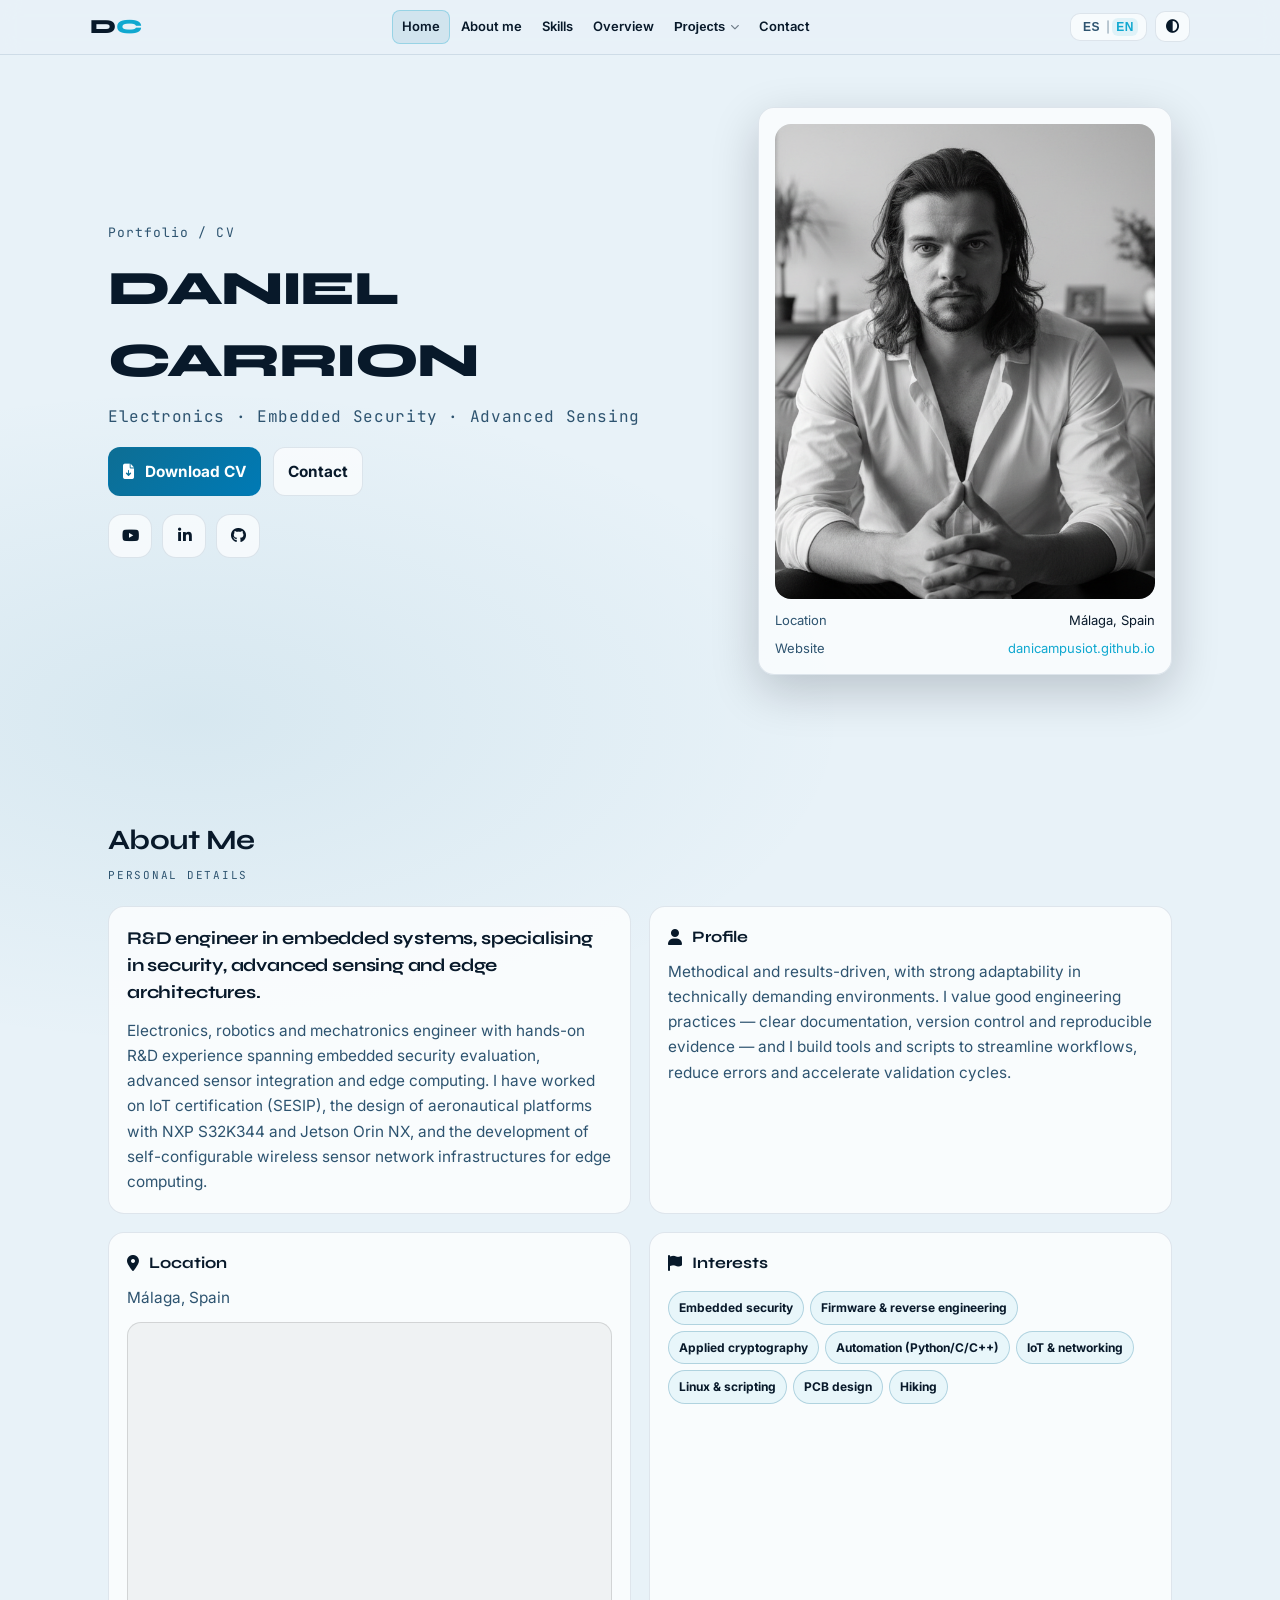
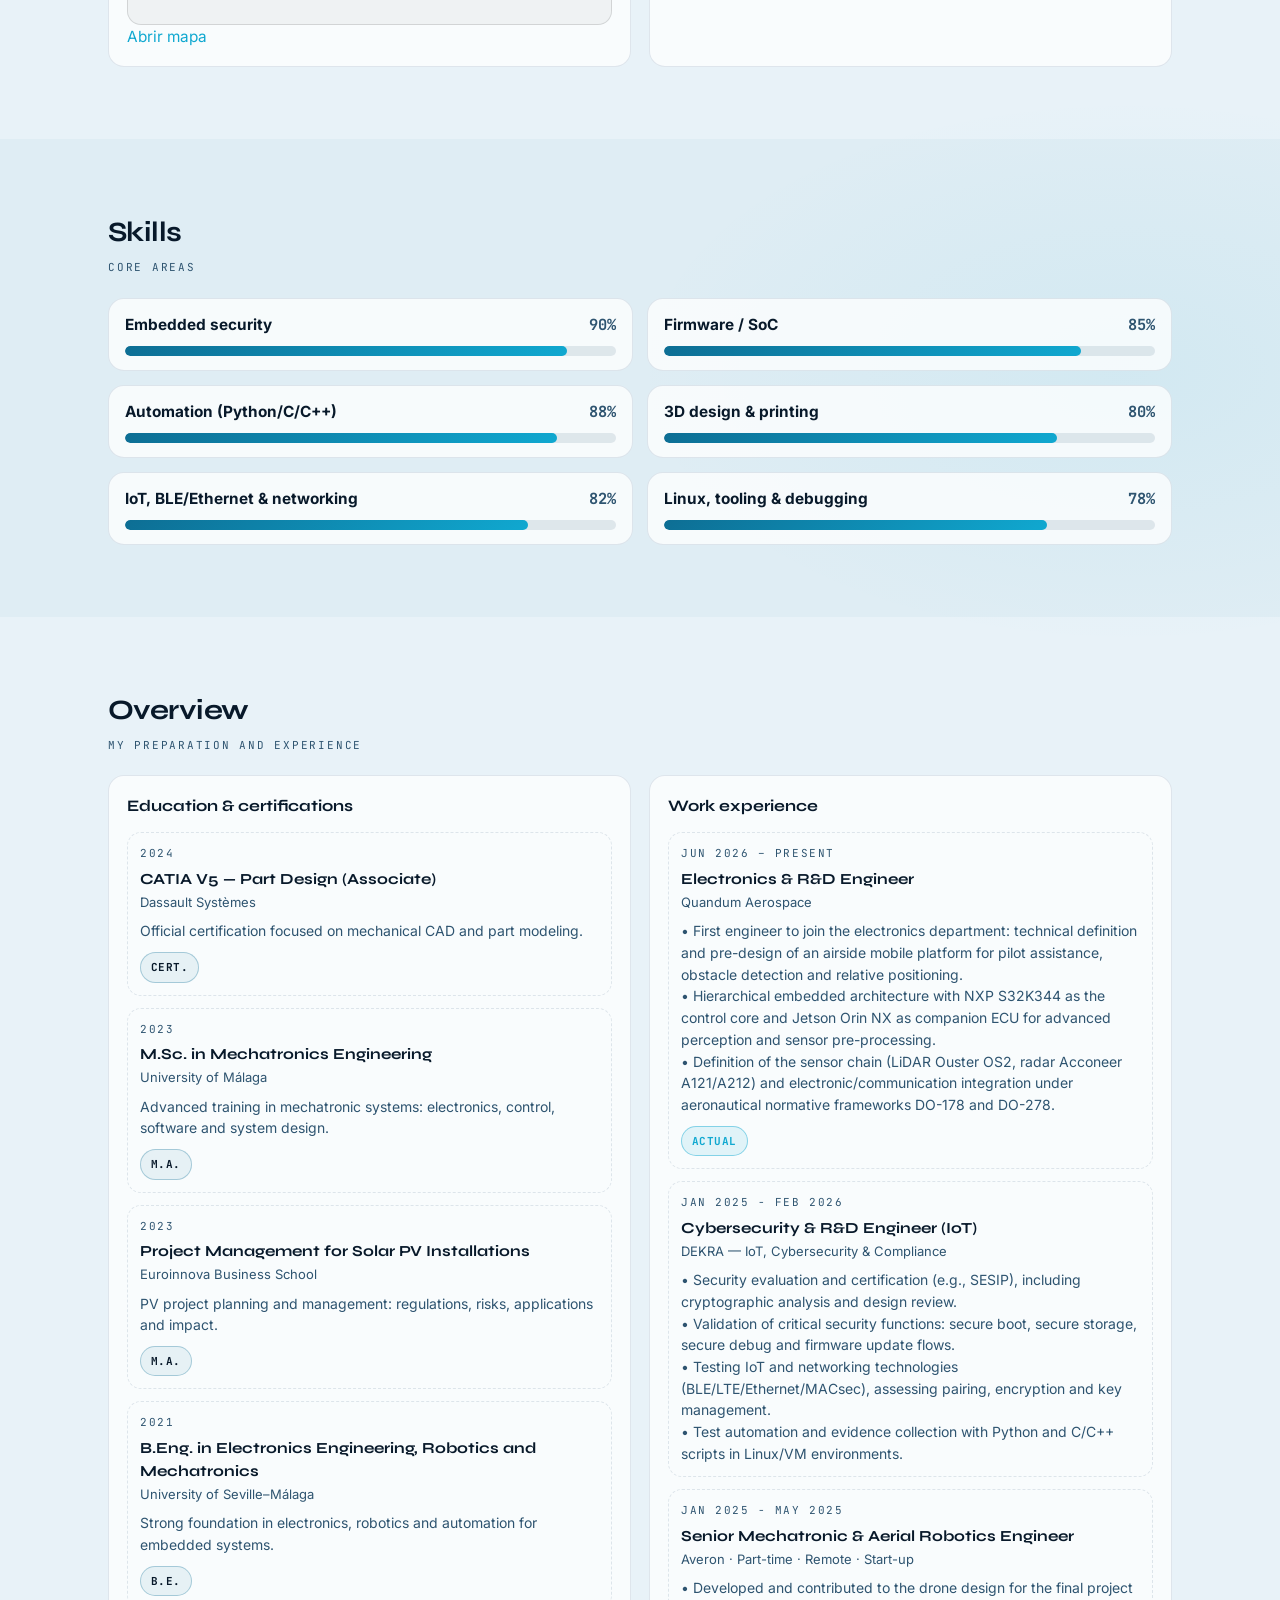
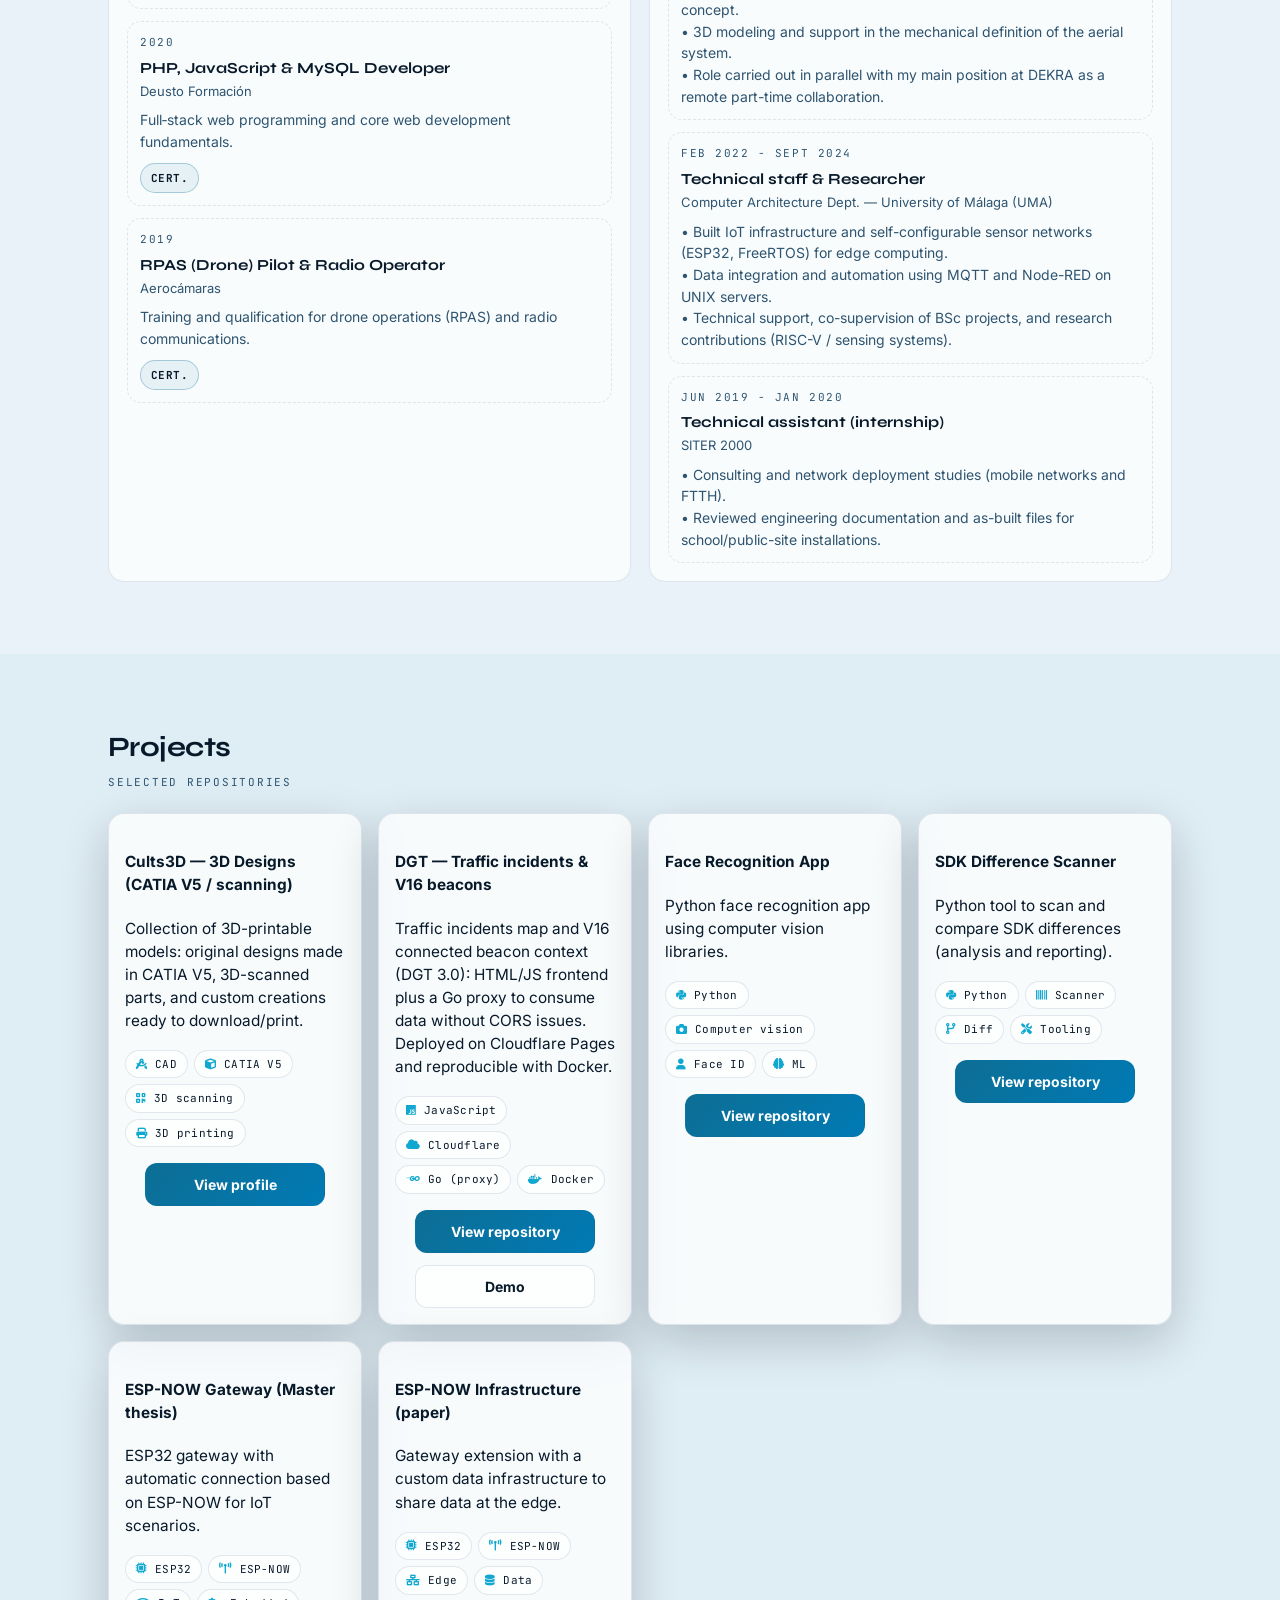
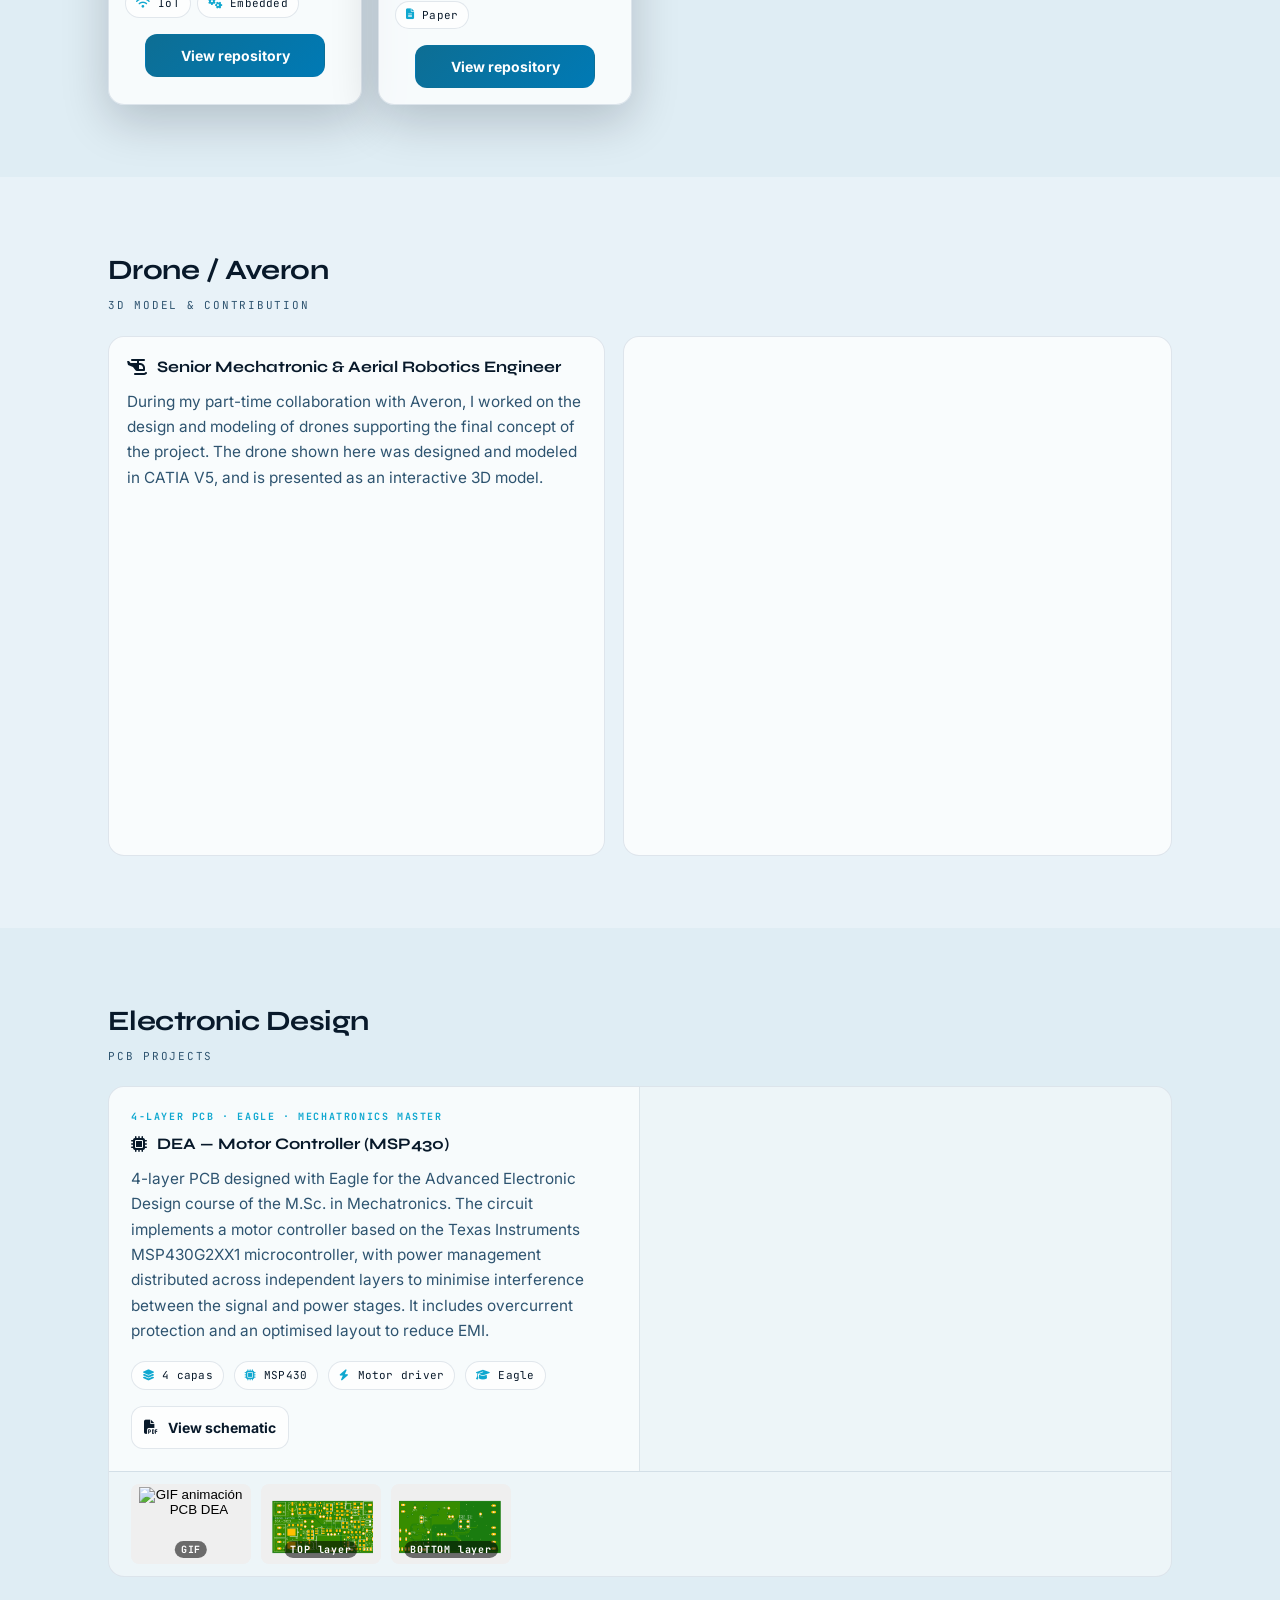
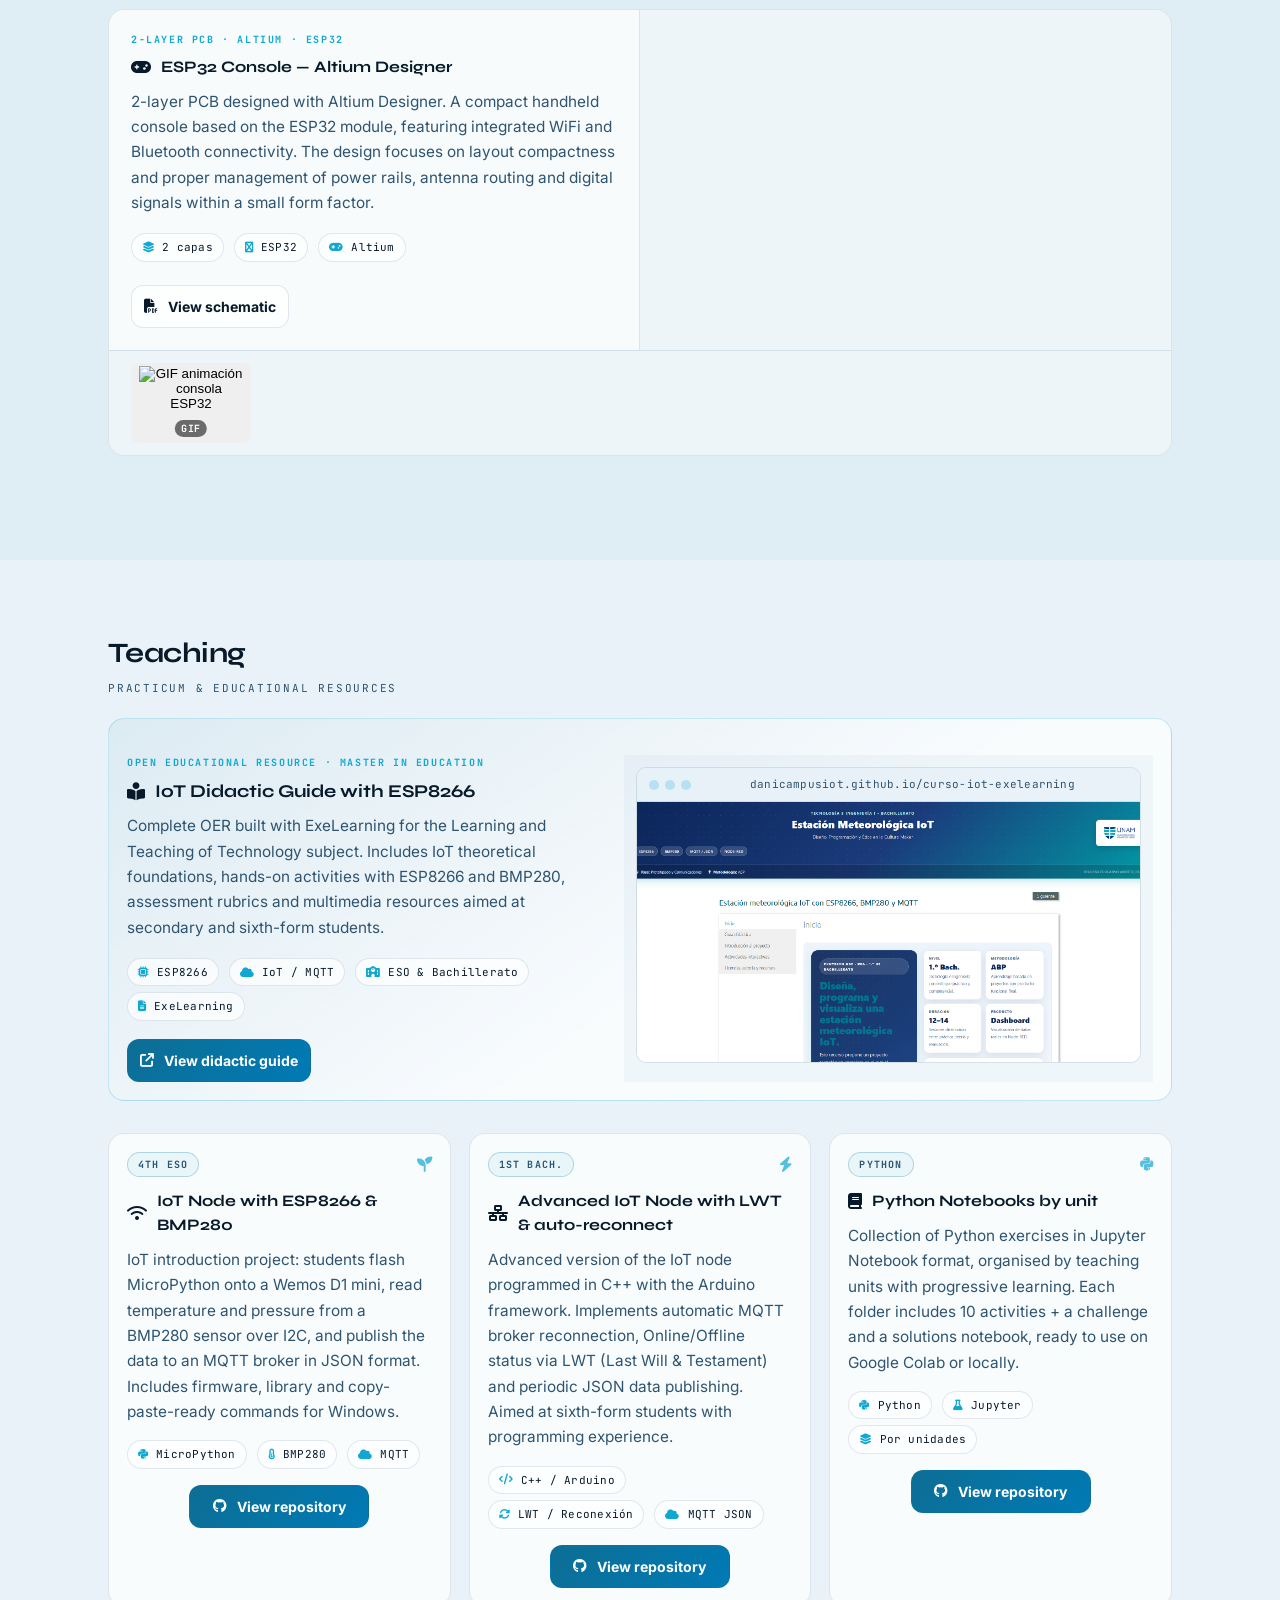
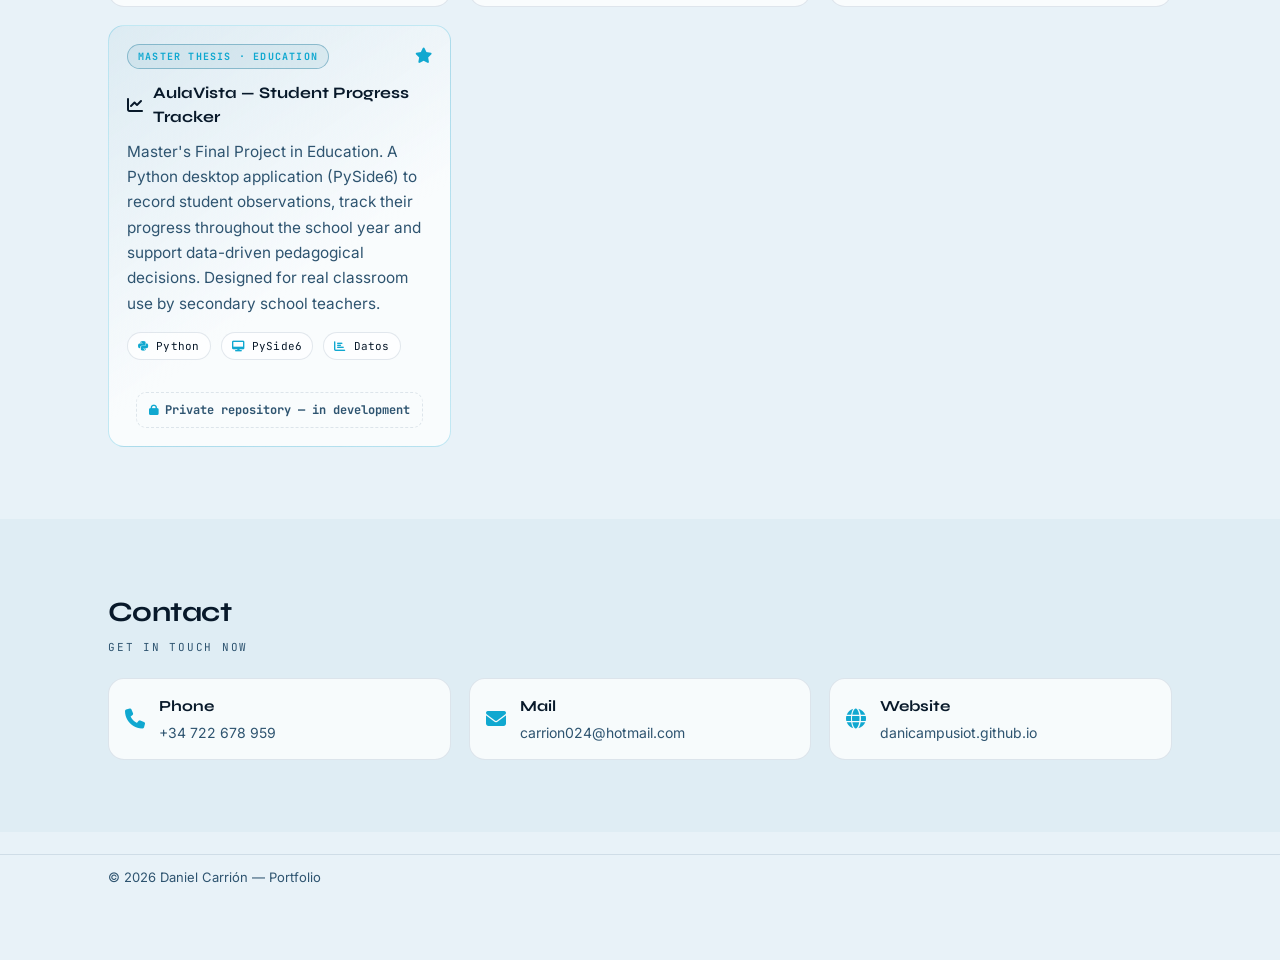
==== index.html @ 993e99d0 "Change contact-email link to contact-card" ====
<!doctype html>
<html lang="es">
<head>
  <meta charset="utf-8" />
  <meta name="viewport" content="width=device-width, initial-scale=1" />

  <title>Daniel Carrión — Portfolio</title>
  <meta name="description" content="Portfolio/CV de Daniel Carrión: ingeniería, programación, IoT y experiencia profesional." />

  <!-- Canonical -->
  <link rel="canonical" href="https://danicampusiot.github.io/" />

  <!-- Open Graph -->
  <meta property="og:type"        content="website" />
  <meta property="og:url"         content="https://danicampusiot.github.io/" />
  <meta property="og:title"       content="Daniel Carrión — Portfolio" />
  <meta property="og:description" content="Portfolio/CV de Daniel Carrión: ingeniería, programación, IoT y experiencia profesional." />
  <meta property="og:image"       content="https://danicampusiot.github.io/img/me.png" />
  <meta property="og:locale"      content="es_ES" />
  <meta property="og:locale:alternate" content="en_GB" />

  <!-- Twitter / X Card -->
  <meta name="twitter:card"        content="summary_large_image" />
  <meta name="twitter:title"       content="Daniel Carrión — Portfolio" />
  <meta name="twitter:description" content="Portfolio/CV de Daniel Carrión: ingeniería, programación, IoT y experiencia profesional." />
  <meta name="twitter:image"       content="https://danicampusiot.github.io/img/me.png" />

  <!-- theme-color -->
  <meta name="theme-color" content="#0d6e94" media="(prefers-color-scheme: light)" />
  <meta name="theme-color" content="#050c12" media="(prefers-color-scheme: dark)" />

  <!-- Favicon -->
  <link rel="icon" href="img/favicon.png" type="image/png" />
  <link rel="shortcut icon" href="img/favicon.png" />
  <link rel="apple-touch-icon" href="img/favicon.png" />

  <!-- Font Awesome -->
  <link rel="preconnect" href="https://cdnjs.cloudflare.com" crossorigin />
  <link
    rel="stylesheet"
    href="https://cdnjs.cloudflare.com/ajax/libs/font-awesome/6.4.2/css/all.min.css"
    crossorigin="anonymous"
    referrerpolicy="no-referrer"
  />

  <link rel="stylesheet" href="css/style.css" />

  <!-- Fallback para navegadores sin JS: muestra aviso en timeline -->
  <noscript>
    <style>
      .noscript-notice { display: block !important; }
    </style>
  </noscript>
</head>

<body>
  <a class="skip-link" href="#main">Saltar al contenido</a>

  <!-- Aviso noscript global (oculto por defecto, visible solo sin JS) -->
  <noscript>
    <div class="noscript-banner" role="alert">
      <i class="fa-solid fa-triangle-exclamation" aria-hidden="true"></i>
      Esta página requiere JavaScript para mostrar el contenido completo.
    </div>
  </noscript>

  <header class="site-header" id="top">
    <div class="container header-inner">
      <a class="brand" href="#inicio" aria-label="Ir al inicio">
        <span class="brand-mark">D<span class="brand-accent">C</span></span>
      </a>

      <button
        class="icon-btn burger"
        id="burger"
        type="button"
        aria-label="Abrir menú"
        aria-expanded="false"
        aria-controls="primary-nav"
      >
        <i class="fa-solid fa-bars" aria-hidden="true"></i>
      </button>

      <nav class="nav" id="primary-nav" data-nav aria-label="Navegación principal">
        <a href="#inicio" aria-current="page" data-section="menu" data-value="home">Inicio</a>
        <a href="#sobremi" data-section="menu" data-value="aboutme">Sobre mi</a>
        <a href="#habilidades" data-section="menu" data-value="skills">Habilidades</a>
        <a href="#resumen" data-section="menu" data-value="resumen">Resumen</a>

        <!-- Dropdown Proyectos -->
        <div class="nav-dropdown" id="navDropdown">
          <button
            class="nav-dropdown-trigger"
            type="button"
            aria-haspopup="true"
            aria-expanded="false"
            aria-controls="dropdownMenu"
            id="dropdownBtn"
          >
            <span data-section="menu" data-value="projects">Proyectos</span>
            <i class="fa-solid fa-chevron-down nav-dropdown-arrow" aria-hidden="true"></i>
          </button>
          <ul class="nav-dropdown-menu" id="dropdownMenu" role="menu">
            <li role="none">
              <a href="#proyectos" role="menuitem">
                <i class="fa-solid fa-code" aria-hidden="true"></i>
                <span data-section="menu" data-value="projects">Repositorios</span>
              </a>
            </li>
            <li role="none">
              <a href="#drone-averon" role="menuitem">
                <i class="fa-solid fa-helicopter" aria-hidden="true"></i>
                <span>Drone Averon</span>
              </a>
            </li>
            <li role="none">
              <a href="#hardware" role="menuitem">
                <i class="fa-solid fa-microchip" aria-hidden="true"></i>
                <span data-section="menu" data-value="hardware">Hardware</span>
              </a>
            </li>
            <li role="none">
              <a href="#docencia" role="menuitem">
                <i class="fa-solid fa-chalkboard-user" aria-hidden="true"></i>
                <span data-section="menu" data-value="teaching">Docencia</span>
              </a>
            </li>
          </ul>
        </div>

        <a href="#contacto" data-section="menu" data-value="contact">Contacto</a>
      </nav>

      <div class="header-actions">
        <div class="lang-toggle" id="langToggle" aria-label="Selector de idioma">
          <button class="lang-opt is-active" type="button" data-language="es" aria-label="Español">ES</button>
          <span class="lang-sep" aria-hidden="true">|</span>
          <button class="lang-opt" type="button" data-language="en" aria-label="English">EN</button>
        </div>
        <button class="icon-btn" id="themeToggle" type="button" aria-label="Cambiar tema">
          <i class="fa-solid fa-circle-half-stroke" aria-hidden="true"></i>
        </button>
      </div>
    </div>
  </header>

  <main id="main" tabindex="-1">
    <!-- HERO -->
    <section class="section hero" id="inicio">
      <div class="container hero-grid">
        <div class="hero-copy">
          <p class="kicker">Portfolio / CV</p>
          <h1 class="hero-title">DANIEL CARRION</h1>
          <p class="hero-subtitle" data-section="header" data-value="rol">INGENIERO, PROGRAMADOR, PROFESIONAL</p>
          <div class="cta-row">
            <a id="downloadCv" href="drc_cv_es.pdf" class="btn primary" download>
              <i class="fa-solid fa-file-arrow-down" aria-hidden="true"></i>
              <span data-section="header" data-value="download-cv">Descargar CV</span>
            </a>
            <a href="#contacto" class="btn">
              <span data-section="header" data-value="contact-cta">Contacto</span>
            </a>
          </div>
          <div class="social" aria-label="Redes y enlaces">
            <a class="social-link" href="https://www.youtube.com/@danrodcar" target="_blank" rel="noopener noreferrer" aria-label="YouTube">
              <i class="fa-brands fa-youtube" aria-hidden="true"></i>
            </a>
            <a class="social-link" href="https://www.linkedin.com/in/dani-rodriguez-carri%C3%B3n-a55973121/" target="_blank" rel="noopener noreferrer" aria-label="LinkedIn">
              <i class="fa-brands fa-linkedin-in" aria-hidden="true"></i>
            </a>
            <a class="social-link" href="https://github.com/DaniCampusIoT" target="_blank" rel="noopener noreferrer" aria-label="GitHub">
              <i class="fa-brands fa-github" aria-hidden="true"></i>
            </a>
          </div>
        </div>
        <div class="hero-card">
          <img class="avatar" src="img/me.png" alt="Foto de Daniel Carrión" loading="lazy" />
          <div class="mini">
            <div class="mini-row">
              <span class="mini-label" data-section="aboutme" data-value="aboutme-location">Ubicacion</span>
              <span class="mini-value" data-section="aboutme" data-value="aboutme-location-text">España</span>
            </div>
            <div class="mini-row">
              <span class="mini-label" data-section="contact" data-value="webpage-title">Página web</span>
              <a class="mini-value link" href="https://danicampusiot.github.io/" target="_blank" rel="noopener noreferrer">danicampusiot.github.io</a>
            </div>
          </div>
        </div>
      </div>
    </section>

    <!-- ABOUT -->
    <section class="section" id="sobremi">
      <div class="container">
        <h2 class="section-title" data-section="aboutme" data-value="aboutme-first-title">Sobre Mi</h2>
        <p class="section-subtitle" data-section="aboutme" data-value="aboutme-second-title">DETALLES PERSONALES</p>
        <div class="about-grid">
          <div class="card">
            <p class="lead" data-section="aboutme" data-value="aboutme-third-title">Me dedico a innovar y producir ideas creativas y originales</p>
            <p class="muted" data-section="aboutme" data-value="aboutme-first-paragraph">Ingeniero electrónico, robótico y mecatrónico...</p>
          </div>
          <div class="card">
            <h3 class="card-title">
              <i class="fa-solid fa-user" aria-hidden="true"></i>
              <span data-section="aboutme" data-value="aboutme-profile">Perfil</span>
            </h3>
            <p class="muted" data-section="aboutme" data-value="aboutme-profile-text">Me considero una persona responsable...</p>
          </div>
          <div class="card">
            <h3 class="card-title">
              <i class="fa-solid fa-location-dot" aria-hidden="true"></i>
              <span data-section="aboutme" data-value="aboutme-location">Ubicacion</span>
            </h3>
            <p class="muted" data-section="aboutme" data-value="aboutme-location-text">Málaga, España</p>
            <div class="map-embed" aria-label="Mapa de Málaga">
              <iframe
                title="Mapa: Málaga"
                loading="lazy"
                referrerpolicy="no-referrer-when-downgrade"
                src="https://www.openstreetmap.org/export/embed.html?bbox=-4.4500%2C36.7100%2C-4.3900%2C36.7400&amp;layer=mapnik&amp;marker=36.7213%2C-4.4214"
              ></iframe>
            </div>
            <a class="link" href="https://www.openstreetmap.org/?mlat=36.7213&amp;mlon=-4.4214#map=13/36.7213/-4.4214" target="_blank" rel="noopener noreferrer">Abrir mapa</a>
          </div>
          <div class="card">
            <h3 class="card-title">
              <i class="fa-solid fa-flag" aria-hidden="true"></i>
              <span data-section="aboutme" data-value="aboutme-interest">Intereses</span>
            </h3>
            <p class="muted" data-section="aboutme" data-value="aboutme-interest-text">
              Programación<br />Diseño PCB<br />Cocinar<br />Trekking<br />Diseño 3D
            </p>
          </div>
        </div>
      </div>
    </section>

    <!-- SKILLS -->
    <section class="section section-alt" id="habilidades">
      <div class="container">
        <h2 class="section-title" data-section="skills" data-value="skills-first-title">Mis habilidades</h2>
        <p class="section-subtitle" data-section="skills" data-value="skills-second-title">ME ESPECIALIZO EN</p>
        <div class="skills">
          <div class="skill" style="--level: 90">
            <div class="skill-top"><span class="skill-name" data-section="skills" data-value="first-skill">Seguridad embebida</span><span class="skill-pct">90%</span></div>
            <div class="skill-bar"><div class="skill-fill"></div></div>
          </div>
          <div class="skill" style="--level: 85">
            <div class="skill-top"><span class="skill-name" data-section="skills" data-value="second-skill">Firmware / SoC</span><span class="skill-pct">85%</span></div>
            <div class="skill-bar"><div class="skill-fill"></div></div>
          </div>
          <div class="skill" style="--level: 88">
            <div class="skill-top"><span class="skill-name" data-section="skills" data-value="third-skill">Automatización (Python/C/C++)</span><span class="skill-pct">88%</span></div>
            <div class="skill-bar"><div class="skill-fill"></div></div>
          </div>
          <div class="skill" style="--level: 80">
            <div class="skill-top"><span class="skill-name" data-section="skills" data-value="fourth-skill">Diseño e impresión 3D</span><span class="skill-pct">80%</span></div>
            <div class="skill-bar"><div class="skill-fill"></div></div>
          </div>
          <div class="skill" style="--level: 82">
            <div class="skill-top"><span class="skill-name" data-section="skills" data-value="fifth-skill">IoT, BLE/Ethernet &amp; redes</span><span class="skill-pct">82%</span></div>
            <div class="skill-bar"><div class="skill-fill"></div></div>
          </div>
          <div class="skill" style="--level: 78">
            <div class="skill-top"><span class="skill-name" data-section="skills" data-value="sixth-skill">Linux, tooling &amp; depuración</span><span class="skill-pct">78%</span></div>
            <div class="skill-bar"><div class="skill-fill"></div></div>
          </div>
        </div>
      </div>
    </section>

    <!-- RESUME -->
    <section class="section" id="resumen">
      <div class="container">
        <h2 class="section-title" data-section="resumen" data-value="resumen-first-title">Resumen</h2>
        <p class="section-subtitle" data-section="resumen" data-value="resumen-second-title">Mi preparación y experiencia</p>
        <div class="two-col">
          <!-- Educación -->
          <div class="card">
            <h3 class="card-title" data-section="education" data-value="main-title">Educación</h3>
            <!-- noscript fallback: contenido mínimo visible sin JS -->
            <noscript>
              <p class="noscript-notice muted" style="display:block;padding:12px 0;font-size:14px">
                <i>Activa JavaScript para ver el detalle completo de educación y experiencia.</i>
              </p>
            </noscript>
            <ol class="timeline">
              <li class="timeline-item"><div class="timeline-date" data-section="education" data-value="edu1-dates"></div><div class="timeline-body"><div class="timeline-title" data-section="education" data-value="edu1-title"></div><div class="timeline-place" data-section="education" data-value="edu1-place"></div><div class="timeline-desc" data-section="education" data-value="edu1-description"></div></div><span class="badge" data-section="education" data-value="edu1-notes"></span></li>
              <li class="timeline-item"><div class="timeline-date" data-section="education" data-value="edu2-dates"></div><div class="timeline-body"><div class="timeline-title" data-section="education" data-value="edu2-title"></div><div class="timeline-place" data-section="education" data-value="edu2-place"></div><div class="timeline-desc" data-section="education" data-value="edu2-description"></div></div><span class="badge" data-section="education" data-value="edu2-notes"></span></li>
              <li class="timeline-item"><div class="timeline-date" data-section="education" data-value="edu3-dates"></div><div class="timeline-body"><div class="timeline-title" data-section="education" data-value="edu3-title"></div><div class="timeline-place" data-section="education" data-value="edu3-place"></div><div class="timeline-desc" data-section="education" data-value="edu3-description"></div></div><span class="badge" data-section="education" data-value="edu3-notes"></span></li>
              <li class="timeline-item"><div class="timeline-date" data-section="education" data-value="edu4-dates"></div><div class="timeline-body"><div class="timeline-title" data-section="education" data-value="edu4-title"></div><div class="timeline-place" data-section="education" data-value="edu4-place"></div><div class="timeline-desc" data-section="education" data-value="edu4-description"></div></div><span class="badge" data-section="education" data-value="edu4-notes"></span></li>
              <li class="timeline-item"><div class="timeline-date" data-section="education" data-value="edu5-dates"></div><div class="timeline-body"><div class="timeline-title" data-section="education" data-value="edu5-title"></div><div class="timeline-place" data-section="education" data-value="edu5-place"></div><div class="timeline-desc" data-section="education" data-value="edu5-description"></div></div><span class="badge" data-section="education" data-value="edu5-notes"></span></li>
              <li class="timeline-item"><div class="timeline-date" data-section="education" data-value="edu6-dates"></div><div class="timeline-body"><div class="timeline-title" data-section="education" data-value="edu6-title"></div><div class="timeline-place" data-section="education" data-value="edu6-place"></div><div class="timeline-desc" data-section="education" data-value="edu6-description"></div></div><span class="badge" data-section="education" data-value="edu6-notes"></span></li>
            </ol>
          </div>

          <!-- Experiencia -->
          <div class="card">
            <h3 class="card-title" data-section="experience" data-value="main-title">Experiencia laboral</h3>
            <ol class="timeline">
              <li class="timeline-item timeline-item--current">
                <div class="timeline-date" data-section="experience" data-value="exp0-dates"></div>
                <div class="timeline-body">
                  <div class="timeline-title" data-section="experience" data-value="exp0-title"></div>
                  <div class="timeline-place" data-section="experience" data-value="exp0-place"></div>
                  <div class="timeline-desc" data-section="experience" data-value="exp0-description"></div>
                </div>
                <span class="badge badge--current">ACTUAL</span>
              </li>
              <li class="timeline-item"><div class="timeline-date" data-section="experience" data-value="exp1-dates"></div><div class="timeline-body"><div class="timeline-title" data-section="experience" data-value="exp1-title"></div><div class="timeline-place" data-section="experience" data-value="exp1-place"></div><div class="timeline-desc" data-section="experience" data-value="exp1-description"></div></div></li>
              <li class="timeline-item"><div class="timeline-date" data-section="experience" data-value="exp2b-dates"></div><div class="timeline-body"><div class="timeline-title" data-section="experience" data-value="exp2b-title"></div><div class="timeline-place" data-section="experience" data-value="exp2b-place"></div><div class="timeline-desc" data-section="experience" data-value="exp2b-description"></div></div></li>
              <li class="timeline-item"><div class="timeline-date" data-section="experience" data-value="exp2-dates"></div><div class="timeline-body"><div class="timeline-title" data-section="experience" data-value="exp2-title"></div><div class="timeline-place" data-section="experience" data-value="exp2-place"></div><div class="timeline-desc" data-section="experience" data-value="exp2-description"></div></div></li>
              <li class="timeline-item"><div class="timeline-date" data-section="experience" data-value="exp3-dates"></div><div class="timeline-body"><div class="timeline-title" data-section="experience" data-value="exp3-title"></div><div class="timeline-place" data-section="experience" data-value="exp3-place"></div><div class="timeline-desc" data-section="experience" data-value="exp3-description"></div></div></li>
            </ol>
          </div>
        </div>
      </div>
    </section>

    <!-- PROJECTS -->
    <section class="section section-alt" id="proyectos">
      <div class="container">
        <h2 class="section-title" data-section="projects" data-value="title">Proyectos</h2>
        <p class="section-subtitle" data-section="projects" data-value="subtitle">SELECCIÓN DE REPOSITORIOS</p>
        <div class="projects-grid" id="projectsGrid"></div>
      </div>
    </section>

    <!-- DRONE AVERON -->
    <section class="section" id="drone-averon">
      <div class="container">
        <h2 class="section-title" data-section="drone" data-value="title">Drone / Averon</h2>
        <p class="section-subtitle" data-section="drone" data-value="subtitle">MODELO 3D Y CONTRIBUCIÓN</p>
        <div class="drone-grid">
          <div class="card">
            <h3 class="card-title">
              <i class="fa-solid fa-helicopter" aria-hidden="true"></i>
              <span data-section="drone" data-value="role"></span>
            </h3>
            <p class="muted" data-section="drone" data-value="summary"></p>
          </div>
          <div class="card drone-viewer-card">
            <model-viewer
              src="models/drone.glb"
              alt="Modelo 3D del drone Averon"
              camera-controls
              auto-rotate
              shadow-intensity="1"
              exposure="1.2"
            ></model-viewer>
          </div>
        </div>
      </div>
    </section>

    <!-- HARDWARE PCB -->
    <section class="section section-alt" id="hardware">
      <div class="container">
        <h2 class="section-title" data-section="hardware" data-value="title">Diseño Electrónico</h2>
        <p class="section-subtitle" data-section="hardware" data-value="subtitle">PROYECTOS DE PCB</p>

        <article class="hw-card" aria-label="PCB DEA — Controlador Motor MSP430">
          <div class="hw-top">
            <div class="hw-info">
              <div>
                <p class="teaching-kicker" data-section="hardware" data-value="dea-subtitle">PCB 4 CAPAS · EAGLE · MÁSTER MECATRÓNICA</p>
                <h3 class="card-title" style="margin-bottom:10px">
                  <i class="fa-solid fa-microchip" aria-hidden="true"></i>
                  <span data-section="hardware" data-value="dea-title">DEA — Controlador Motor</span>
                </h3>
                <p class="muted" data-section="hardware" data-value="dea-desc"></p>
                <div class="tags" style="margin-top:12px">
                  <span class="badge-tech"><i class="fa-solid fa-layer-group" aria-hidden="true"></i>4 capas</span>
                  <span class="badge-tech"><i class="fa-solid fa-microchip" aria-hidden="true"></i>MSP430</span>
                  <span class="badge-tech"><i class="fa-solid fa-bolt" aria-hidden="true"></i>Motor driver</span>
                  <span class="badge-tech"><i class="fa-solid fa-graduation-cap" aria-hidden="true"></i>Eagle</span>
                </div>
              </div>
              <a class="btn small" href="hardware/dea/dea_circuit_sheets.pdf" target="_blank" rel="noopener noreferrer">
                <i class="fa-solid fa-file-pdf" aria-hidden="true"></i>
                <span data-section="hardware" data-value="dea-schematic">Ver esquemático</span>
              </a>
            </div>
            <div class="hw-viewer">
              <model-viewer
                src="hardware/dea/pcb_3d.glb"
                alt="Modelo 3D del PCB DEA — Controlador Motor"
                camera-controls
                auto-rotate
                shadow-intensity="1"
                exposure="1.2"
              ></model-viewer>
            </div>
          </div>
          <div class="hw-gallery" role="list" aria-label="Imágenes del PCB DEA">
            <button class="hw-thumb" type="button" role="listitem" aria-label="Ver animación DEA"
              data-lb-src="hardware/dea/gif_circuito.gif" data-lb-caption="Animación del diseño PCB DEA">
              <img src="hardware/dea/gif_circuito.gif" alt="GIF animación PCB DEA" loading="lazy" />
              <span class="hw-thumb-label">GIF</span>
            </button>
            <button class="hw-thumb" type="button" role="listitem" aria-label="Ver capa TOP del PCB DEA"
              data-lb-src="hardware/dea/PRACTICE_DEA_DRC_TOP.png" data-lb-caption="Capa TOP — PCB DEA">
              <img src="hardware/dea/PRACTICE_DEA_DRC_TOP.png" alt="Capa TOP PCB DEA" loading="lazy" />
              <span class="hw-thumb-label" data-section="hardware" data-value="dea-top">Capa TOP</span>
            </button>
            <button class="hw-thumb" type="button" role="listitem" aria-label="Ver capa BOTTOM del PCB DEA"
              data-lb-src="hardware/dea/PRACTICE_DEA_DRC_BOTTOM.png" data-lb-caption="Capa BOTTOM — PCB DEA">
              <img src="hardware/dea/PRACTICE_DEA_DRC_BOTTOM.png" alt="Capa BOTTOM PCB DEA" loading="lazy" />
              <span class="hw-thumb-label" data-section="hardware" data-value="dea-bottom">Capa BOTTOM</span>
            </button>
          </div>
        </article>

        <article class="hw-card" aria-label="PCB Consola ESP32 — Altium Designer">
          <div class="hw-top">
            <div class="hw-info">
              <div>
                <p class="teaching-kicker" data-section="hardware" data-value="consola-subtitle">PCB 2 CAPAS · ALTIUM · ESP32</p>
                <h3 class="card-title" style="margin-bottom:10px">
                  <i class="fa-solid fa-gamepad" aria-hidden="true"></i>
                  <span data-section="hardware" data-value="consola-title">Consola ESP32</span>
                </h3>
                <p class="muted" data-section="hardware" data-value="consola-desc"></p>
                <div class="tags" style="margin-top:12px">
                  <span class="badge-tech"><i class="fa-solid fa-layer-group" aria-hidden="true"></i>2 capas</span>
                  <span class="badge-tech"><i class="fa-brands fa-wifi" aria-hidden="true"></i>ESP32</span>
                  <span class="badge-tech"><i class="fa-solid fa-gamepad" aria-hidden="true"></i>Altium</span>
                </div>
              </div>
              <a class="btn small" href="hardware/consola/sheets.pdf" target="_blank" rel="noopener noreferrer">
                <i class="fa-solid fa-file-pdf" aria-hidden="true"></i>
                <span data-section="hardware" data-value="consola-schematic">Ver esquemático</span>
              </a>
            </div>
            <div class="hw-viewer">
              <model-viewer
                src="hardware/consola/console_pcb.glb"
                alt="Modelo 3D de la Consola ESP32"
                camera-controls
                auto-rotate
                shadow-intensity="1"
                exposure="1.2"
              ></model-viewer>
            </div>
          </div>
          <div class="hw-gallery" role="list" aria-label="Imágenes de la Consola ESP32">
            <button class="hw-thumb" type="button" role="listitem" aria-label="Ver animación Consola ESP32"
              data-lb-src="hardware/consola/board_gif.gif" data-lb-caption="Animación diseño Consola ESP32">
              <img src="hardware/consola/board_gif.gif" alt="GIF animación consola ESP32" loading="lazy" />
              <span class="hw-thumb-label">GIF</span>
            </button>
          </div>
        </article>

      </div>
    </section>

    <!-- DOCENCIA -->
    <section class="section" id="docencia">
      <div class="container">
        <h2 class="section-title" data-section="teaching" data-value="title">Docencia</h2>
        <p class="section-subtitle" data-section="teaching" data-value="subtitle">PRÁCTICUM &amp; RECURSOS EDUCATIVOS</p>

        <div class="card teaching-featured teaching-card--featured">
          <div class="drone-grid" style="align-items:stretch; gap:var(--gap);">
            <div style="display:flex;flex-direction:column;justify-content:space-between;">
              <div>
                <p class="teaching-kicker" data-section="teaching" data-value="rea-kicker">RECURSO EDUCATIVO ABIERTO · MÁSTER EN EDUCACIÓN</p>
                <h3 class="card-title" style="font-size:18px;margin-bottom:8px">
                  <i class="fa-solid fa-book-open-reader" aria-hidden="true"></i>
                  <span data-section="teaching" data-value="rea-title">Guía Didáctica IoT con ESP8266</span>
                </h3>
                <p class="muted" data-section="teaching" data-value="rea-desc"></p>
                <div class="tags" style="margin-top:12px">
                  <span class="badge-tech"><i class="fa-solid fa-microchip" aria-hidden="true"></i>ESP8266</span>
                  <span class="badge-tech"><i class="fa-solid fa-cloud" aria-hidden="true"></i>IoT / MQTT</span>
                  <span class="badge-tech"><i class="fa-solid fa-school" aria-hidden="true"></i>ESO &amp; Bachillerato</span>
                  <span class="badge-tech"><i class="fa-solid fa-file-alt" aria-hidden="true"></i>ExeLearning</span>
                </div>
              </div>
              <a class="btn primary small" href="https://danicampusiot.github.io/curso-iot-exelearning/index.html" target="_blank" rel="noopener noreferrer" style="margin-top:18px;align-self:flex-start">
                <i class="fa-solid fa-arrow-up-right-from-square" aria-hidden="true"></i>
                <span data-section="teaching" data-value="rea-btn">Ver guía didáctica</span>
              </a>
            </div>
            <div class="teaching-preview">
              <div class="teaching-preview-inner">
                <div class="teaching-preview-bar">
                  <span class="tpb-dot"></span>
                  <span class="tpb-dot"></span>
                  <span class="tpb-dot"></span>
                  <span class="tpb-url">danicampusiot.github.io/curso-iot-exelearning</span>
                </div>
                <a href="https://danicampusiot.github.io/curso-iot-exelearning/index.html" target="_blank" rel="noopener noreferrer" aria-label="Abrir la guía didáctica IoT" style="display:block;line-height:0;">
                  <img
                    src="img/main_estación_meteo.png"
                    alt="Vista previa de la Guía Didáctica IoT con ESP8266"
                    width="600"
                    height="260"
                    loading="lazy"
                    style="width:100%;height:260px;object-fit:cover;object-position:top;display:block;border:none;"
                  />
                </a>
              </div>
            </div>
          </div>
        </div>

        <div class="teaching-grid">

          <div class="card teaching-card">
            <div class="teaching-card-header">
              <span class="teaching-level" data-section="teaching" data-value="lvl-4eso">4º ESO</span>
              <i class="fa-solid fa-seedling" style="color:var(--accent2);opacity:0.7" aria-hidden="true"></i>
            </div>
            <h3 class="card-title" style="margin-top:8px">
              <i class="fa-solid fa-wifi" aria-hidden="true"></i>
              <span data-section="teaching" data-value="p4eso-title">Nodo IoT con ESP8266 y BMP280</span>
            </h3>
            <p class="muted" data-section="teaching" data-value="p4eso-desc"></p>
            <div class="tags" style="margin-top:10px">
              <span class="badge-tech"><i class="fa-brands fa-python" aria-hidden="true"></i>MicroPython</span>
              <span class="badge-tech"><i class="fa-solid fa-temperature-half" aria-hidden="true"></i>BMP280</span>
              <span class="badge-tech"><i class="fa-solid fa-cloud" aria-hidden="true"></i>MQTT</span>
            </div>
            <div class="project-actions">
              <a class="btn primary small" href="https://github.com/DaniCampusIoT/iot-esp8266-4eso" target="_blank" rel="noopener noreferrer">
                <i class="fa-brands fa-github" aria-hidden="true"></i>
                <span data-section="teaching" data-value="btn-repo">Ver repositorio</span>
              </a>
            </div>
          </div>

          <div class="card teaching-card">
            <div class="teaching-card-header">
              <span class="teaching-level" data-section="teaching" data-value="lvl-1bach">1º BACH.</span>
              <i class="fa-solid fa-bolt" style="color:var(--accent2);opacity:0.7" aria-hidden="true"></i>
            </div>
            <h3 class="card-title" style="margin-top:8px">
              <i class="fa-solid fa-network-wired" aria-hidden="true"></i>
              <span data-section="teaching" data-value="p1bach-title">Nodo IoT avanzado con LWT y reconexión</span>
            </h3>
            <p class="muted" data-section="teaching" data-value="p1bach-desc"></p>
            <div class="tags" style="margin-top:10px">
              <span class="badge-tech"><i class="fa-solid fa-code" aria-hidden="true"></i>C++ / Arduino</span>
              <span class="badge-tech"><i class="fa-solid fa-rotate" aria-hidden="true"></i>LWT / Reconexión</span>
              <span class="badge-tech"><i class="fa-solid fa-cloud" aria-hidden="true"></i>MQTT JSON</span>
            </div>
            <div class="project-actions">
              <a class="btn primary small" href="https://github.com/DaniCampusIoT/iot-esp8266-1bach" target="_blank" rel="noopener noreferrer">
                <i class="fa-brands fa-github" aria-hidden="true"></i>
                <span data-section="teaching" data-value="btn-repo">Ver repositorio</span>
              </a>
            </div>
          </div>

          <div class="card teaching-card">
            <div class="teaching-card-header">
              <span class="teaching-level">Python</span>
              <i class="fa-brands fa-python" style="color:var(--accent2);opacity:0.7" aria-hidden="true"></i>
            </div>
            <h3 class="card-title" style="margin-top:8px">
              <i class="fa-solid fa-book" aria-hidden="true"></i>
              <span data-section="teaching" data-value="pnotebooks-title">Cuadernos Python por unidades</span>
            </h3>
            <p class="muted" data-section="teaching" data-value="pnotebooks-desc"></p>
            <div class="tags" style="margin-top:10px">
              <span class="badge-tech"><i class="fa-brands fa-python" aria-hidden="true"></i>Python</span>
              <span class="badge-tech"><i class="fa-solid fa-flask" aria-hidden="true"></i>Jupyter</span>
              <span class="badge-tech"><i class="fa-solid fa-layer-group" aria-hidden="true"></i>Por unidades</span>
            </div>
            <div class="project-actions">
              <a class="btn primary small" href="https://github.com/DaniCampusIoT/python-notebooks" target="_blank" rel="noopener noreferrer">
                <i class="fa-brands fa-github" aria-hidden="true"></i>
                <span data-section="teaching" data-value="btn-repo">Ver repositorio</span>
              </a>
            </div>
          </div>

          <div class="card teaching-card teaching-card--featured">
            <div class="teaching-card-header">
              <span class="teaching-level teaching-level--tfm" data-section="teaching" data-value="lvl-tfm">TFM · MÁSTER EDUCACIÓN</span>
              <i class="fa-solid fa-star" style="color:var(--accent2);" aria-hidden="true"></i>
            </div>
            <h3 class="card-title" style="margin-top:8px">
              <i class="fa-solid fa-chart-line" aria-hidden="true"></i>
              <span data-section="teaching" data-value="aulavista-title">AulaVista — Seguimiento del alumnado</span>
            </h3>
            <p class="muted" data-section="teaching" data-value="aulavista-desc"></p>
            <div class="tags" style="margin-top:10px">
              <span class="badge-tech"><i class="fa-brands fa-python" aria-hidden="true"></i>Python</span>
              <span class="badge-tech"><i class="fa-solid fa-desktop" aria-hidden="true"></i>PySide6</span>
              <span class="badge-tech"><i class="fa-solid fa-chart-bar" aria-hidden="true"></i>Datos</span>
            </div>
            <div class="project-actions">
              <span class="teaching-private-note">
                <i class="fa-solid fa-lock" aria-hidden="true"></i>
                <span data-section="teaching" data-value="aulavista-private">Repositorio privado — en desarrollo</span>
              </span>
            </div>
          </div>

        </div>
      </div>
    </section>

    <!-- CONTACT -->
    <section class="section section-alt" id="contacto">
      <div class="container">
        <h2 class="section-title" data-section="contact" data-value="main-title">Contacto</h2>
        <p class="section-subtitle" data-section="contact" data-value="first-title">PONTE EN CONTACTO AHORA MISMO</p>
        <div class="contact-grid">
          <!-- href y texto montados por JS (initContactObfuscation) para evitar scrapers -->
          <a class="contact-card" id="contact-phone" href="#" aria-label="Llamar por teléfono">
            <i class="fa-solid fa-phone" aria-hidden="true" style="font-size:20px;color:var(--accent2)"></i>
            <div>
              <div class="contact-title" data-section="contact" data-value="phone-title">Teléfono</div>
              <div class="contact-value">&#8203;</div>
            </div>
          </a>
          <a class="contact-card" id="contact-email" href="#" aria-label="Enviar correo">
            <i class="fa-solid fa-envelope" aria-hidden="true" style="font-size:20px;color:var(--accent2)"></i>
            <div>
              <div class="contact-title" data-section="contact" data-value="mail-title">Correo</div>
              <div class="contact-value">&#8203;</div>
            </div>
          </a>
          <a class="contact-card" href="https://danicampusiot.github.io/" target="_blank" rel="noopener noreferrer" aria-label="Abrir web">
            <i class="fa-solid fa-globe" aria-hidden="true" style="font-size:20px;color:var(--accent2)"></i>
            <div>
              <div class="contact-title" data-section="contact" data-value="webpage-title">Página web</div>
              <div class="contact-value">danicampusiot.github.io</div>
            </div>
          </a>
        </div>
      </div>
    </section>
  </main>

  <footer class="footer section">
    <div class="container">
      <p class="muted" style="font-size:13px">© 2026 Daniel Carrión — Portfolio</p>
    </div>
  </footer>

  <div class="lb-overlay" id="lbOverlay" role="dialog" aria-modal="true" aria-label="Imagen ampliada">
    <div class="lb-inner">
      <button class="lb-close" id="lbClose" aria-label="Cerrar">&times;</button>
      <img class="lb-img" id="lbImg" src="" alt="" />
      <span class="lb-caption" id="lbCaption"></span>
    </div>
  </div>

  <script type="module" src="https://ajax.googleapis.com/ajax/libs/model-viewer/3.4.0/model-viewer.min.js"></script>
  <script src="js/app.js" defer></script>

  <script>
    const lbOverlay = document.getElementById('lbOverlay');
    const lbImg     = document.getElementById('lbImg');
    const lbCap     = document.getElementById('lbCaption');
    const lbClose   = document.getElementById('lbClose');

    function openLb(src, caption) {
      lbImg.src = src; lbImg.alt = caption || '';
      lbCap.textContent = caption || '';
      lbOverlay.classList.add('is-open');
      lbClose.focus();
    }
    function closeLb() {
      lbOverlay.classList.remove('is-open');
      lbImg.src = '';
    }

    document.querySelectorAll('.hw-thumb[data-lb-src]').forEach(function(btn) {
      btn.addEventListener('click', function() {
        openLb(btn.dataset.lbSrc, btn.dataset.lbCaption);
      });
    });
    lbClose.addEventListener('click', closeLb);
    lbOverlay.addEventListener('click', function(e) { if (e.target === lbOverlay) closeLb(); });
    document.addEventListener('keydown', function(e) { if (e.key === 'Escape') closeLb(); });

    const dropBtn  = document.getElementById('dropdownBtn');
    const dropMenu = document.getElementById('dropdownMenu');
    const dropWrap = document.getElementById('navDropdown');
    let closeTimer = null;

    function openDrop() {
      clearTimeout(closeTimer);
      dropMenu.classList.add('is-open');
      dropBtn.setAttribute('aria-expanded', 'true');
    }
    function scheduledClose() {
      closeTimer = setTimeout(function() {
        dropMenu.classList.remove('is-open');
        dropBtn.setAttribute('aria-expanded', 'false');
      }, 120);
    }

    dropBtn.addEventListener('click', function() {
      dropMenu.classList.contains('is-open') ? scheduledClose() : openDrop();
    });
    dropWrap.addEventListener('mouseenter', openDrop);
    dropWrap.addEventListener('mouseleave', scheduledClose);
    dropMenu.addEventListener('mouseenter', openDrop);
    dropMenu.addEventListener('mouseleave', scheduledClose);
    dropMenu.querySelectorAll('a').forEach(function(a) {
      a.addEventListener('click', function() {
        clearTimeout(closeTimer);
        dropMenu.classList.remove('is-open');
        dropBtn.setAttribute('aria-expanded', 'false');
      });
    });
    document.addEventListener('keydown', function(e) {
      if (e.key === 'Escape') {
        clearTimeout(closeTimer);
        dropMenu.classList.remove('is-open');
        dropBtn.setAttribute('aria-expanded', 'false');
      }
    });
    document.addEventListener('click', function(e) {
      if (!dropWrap.contains(e.target)) {
        clearTimeout(closeTimer);
        dropMenu.classList.remove('is-open');
        dropBtn.setAttribute('aria-expanded', 'false');
      }
    });
  </script>
</body>
</html>
---- css/style.css ----
/* =============================================
   FONTS
   Syne        → display / títulos (--font-display)
   Inter       → body / UI       (--font-body)   — variable font
   JetBrains Mono → código / badges monoespaciados (--font-mono)
   ============================================= */
@import url("https://fonts.googleapis.com/css2?family=Syne:wght@600..800&family=Inter:wght@300..800&family=JetBrains+Mono:wght@400;700&display=swap");


/* =========================
   TOKENS / THEME
   ========================= */
:root{
  /* Fonts */
  --font-display: 'Syne', system-ui, sans-serif;
  --font-body:    'Inter', system-ui, -apple-system, sans-serif;
  --font-mono:    'JetBrains Mono', 'Fira Code', monospace;

  /* Dark palette (values) */
  --bg: #050c12;
  --text-on-dark: rgba(210,235,248,0.92);
  --muted-on-dark: rgba(160,205,228,0.62);
  --border-on-dark: rgba(56,180,220,0.12);


  /* Light palette (values) */
  --surface: #f2f7fb;
  --surface2: #e8f2f8;
  --text-on-light: #08192a;
  --muted-on-light: #2e5470;
  --border-on-light: rgba(8,50,90,0.11);


  /* Brand — Engineering Blue / Deep Teal */
  --accent:  #0d6e94;   /* azul ingeniería profundo — modo claro, botones principales */
  --accent2: #10a8d0;   /* teal técnico — iconos, highlights, hover */
  --accent3: #007ab5;   /* azul intermedio — gradientes */


  /* Effects */
  --shadow: 0 16px 48px rgba(0,10,24,0.20);
  --shadow-soft: 0 8px 24px rgba(0,10,24,0.10);
  --radius: 16px;
  --radius-sm: 12px;
  --focus: 0 0 0 3px rgba(16,168,208,0.32);


  /* Layout */
  --container: 1100px;
  --gap: 18px;


  /* Motion */
  --ease-out: cubic-bezier(.2,.8,.2,1);
  --t-fast: 160ms;
  --t: 240ms;


  /* ===== Active theme variables (default: light) ===== */
  --page-text: var(--text-on-light);
  --page-muted: var(--muted-on-light);
  --page-border: var(--border-on-light);
  --page-bg-solid: var(--surface2);


  --glass-bg: rgba(255,255,255,0.68);
  --glass-bg-strong: rgba(232,242,248,0.86);


  --card-bg: rgba(255,255,255,0.75);
  --card-border: var(--border-on-light);


  --section-alt-bg: rgba(13,110,148,0.04);


  --chip-bg: rgba(16,168,208,0.07);
  --chip-border: rgba(13,110,148,0.26);
  --chip-text: var(--page-text);
  --chip-icon: var(--accent2);
}


body.theme-dark{
  --page-text: var(--text-on-dark);
  --page-muted: var(--muted-on-dark);
  --page-border: var(--border-on-dark);
  --page-bg-solid: var(--bg);


  --glass-bg: rgba(56,180,220,0.05);
  --glass-bg-strong: rgba(5,12,18,0.80);


  --card-bg: rgba(56,180,220,0.05);
  --card-border: var(--border-on-dark);


  --section-alt-bg: rgba(56,180,220,0.04);


  --chip-bg: rgba(56,180,220,0.07);
  --chip-border: rgba(56,180,220,0.15);
  --chip-text: var(--page-text);
}


/* =========================
   BASE
   ========================= */
*{ box-sizing: border-box; }
html{ scroll-behavior: smooth; }


body{
  margin: 0;
  font-family: var(--font-body);
  color: var(--page-text);
  font-size: clamp(15px, 1.2vw, 16px);
  line-height: 1.5;
  background:
    radial-gradient(1200px 600px at 15% 8%,  rgba(13,110,148,0.08), transparent 55%),
    radial-gradient(900px  500px at 88% 22%, rgba(16,168,208,0.06), transparent 55%),
    var(--page-bg-solid);
}


body.theme-dark{
  background:
    radial-gradient(1200px 600px at 15% 8%,  rgba(13,110,148,0.22), transparent 55%),
    radial-gradient(900px  500px at 88% 22%, rgba(16,168,208,0.13), transparent 55%),
    var(--page-bg-solid);
}


img{ max-width: 100%; display: block; }


:focus-visible{
  outline: none;
  box-shadow: var(--focus);
}


.skip-link{
  position: absolute;
  left: -999px;
  top: 8px;
  background: #fff;
  color: #000;
  padding: 10px 12px;
  border-radius: 10px;
  z-index: 1000;
}
.skip-link:focus{ left: 12px; outline: none; }


/* =========================
   LAYOUT
   ========================= */
.container{
  max-width: var(--container);
  margin: 0 auto;
  padding: 0 18px;
}


.section{ padding: 72px 0; }
.section-alt{ background: var(--section-alt-bg); }


.section-dark{
  background:
    linear-gradient(180deg, rgba(13,110,148,0.12), transparent 60%),
    var(--bg);
  color: var(--text-on-dark);
}


/* =========================
   SECTION HEADERS
   ========================= */
.section-title{
  margin: 0 0 6px;
  font-family: var(--font-display);
  font-size: 28px;
  font-weight: 700;
  letter-spacing: -0.02em;
}


.section-subtitle{
  margin: 0 0 22px;
  color: var(--page-muted);
  text-transform: uppercase;
  font-size: 11px;
  font-family: var(--font-mono);
  letter-spacing: 0.16em;
}


.section-dark .section-subtitle{ color: var(--muted-on-dark); }


/* =========================
   HEADER / NAV
   ========================= */
.site-header{
  position: sticky;
  top: 0;
  z-index: 200;
  backdrop-filter: blur(10px);
  background: var(--glass-bg-strong);
  border-bottom: 1px solid var(--page-border);
}


.header-inner{
  display: flex;
  align-items: center;
  justify-content: space-between;
  gap: 10px;
  padding: 10px 0;
}


.brand{
  text-decoration: none;
  color: inherit;
  flex-shrink: 0;
}
.brand-mark{
  font-family: var(--font-display);
  font-weight: 800;
  font-size: 20px;
  letter-spacing: -0.02em;
}
.brand-accent{ color: var(--accent2); }


/* ---- Nav links ---- */
.nav{
  display: flex;
  align-items: center;
  gap: 2px;
}
.nav > a{
  text-decoration: none;
  color: inherit;
  padding: 6px 9px;
  border-radius: 8px;
  font-weight: 600;
  font-size: 13px;
  white-space: nowrap;
  transition: background var(--t-fast) var(--ease-out), color var(--t-fast) var(--ease-out);
}
.nav > a:hover{ background: rgba(13,110,148,0.08); }
body.theme-dark .nav > a:hover{ background: rgba(56,180,220,0.07); }


.nav > a.is-active{
  background: rgba(13,110,148,0.10);
  border: 1px solid rgba(16,168,208,0.30);
}
body.theme-dark .nav > a.is-active{
  background: rgba(56,180,220,0.09);
  border-color: rgba(56,180,220,0.18);
}


/* ========================
   DROPDOWN — Proyectos
   ======================== */
.nav-dropdown{
  position: relative;
}

.nav-dropdown-trigger{
  display: inline-flex;
  align-items: center;
  gap: 5px;
  padding: 6px 9px;
  border-radius: 8px;
  font-weight: 600;
  font-size: 13px;
  white-space: nowrap;
  color: inherit;
  background: none;
  border: none;
  cursor: pointer;
  transition:
    background var(--t-fast) var(--ease-out),
    color var(--t-fast) var(--ease-out);
}
.nav-dropdown-trigger:hover,
.nav-dropdown:hover .nav-dropdown-trigger{
  background: rgba(13,110,148,0.08);
}
body.theme-dark .nav-dropdown-trigger:hover,
body.theme-dark .nav-dropdown:hover .nav-dropdown-trigger{
  background: rgba(56,180,220,0.07);
}

.nav-dropdown-trigger[aria-expanded="true"]{
  background: rgba(13,110,148,0.10);
  color: var(--accent2);
}
body.theme-dark .nav-dropdown-trigger[aria-expanded="true"]{
  background: rgba(56,180,220,0.09);
  color: var(--accent2);
}

.nav-dropdown-arrow{
  font-size: 9px;
  opacity: 0.55;
  transition: transform var(--t-fast) var(--ease-out), opacity var(--t-fast) var(--ease-out);
}
.nav-dropdown-trigger[aria-expanded="true"] .nav-dropdown-arrow{
  transform: rotate(180deg);
  opacity: 1;
}

.nav-dropdown-menu{
  position: absolute;
  top: calc(100% + 10px);
  left: 50%;
  transform: translateX(-50%) translateY(-4px);
  min-width: 190px;
  list-style: none;
  margin: 0;
  padding: 6px;
  border-radius: 14px;
  border: 1px solid var(--page-border);
  background: var(--glass-bg-strong);
  backdrop-filter: blur(16px);
  -webkit-backdrop-filter: blur(16px);
  box-shadow:
    0 4px 6px rgba(0,0,0,0.04),
    0 16px 48px rgba(0,0,0,0.14);
  z-index: 300;
  visibility: hidden;
  opacity: 0;
  pointer-events: none;
  transform: translateX(-50%) translateY(-6px);
  transition:
    opacity var(--t-fast) var(--ease-out),
    transform var(--t-fast) var(--ease-out),
    visibility 0s var(--t-fast);
}

.nav-dropdown-menu::before{
  content: '';
  position: absolute;
  top: -5px;
  left: 50%;
  transform: translateX(-50%) rotate(45deg);
  width: 10px;
  height: 10px;
  background: var(--glass-bg-strong);
  border-top: 1px solid var(--page-border);
  border-left: 1px solid var(--page-border);
  border-radius: 2px 0 0 0;
}

.nav-dropdown-menu.is-open{
  visibility: visible;
  opacity: 1;
  pointer-events: auto;
  transform: translateX(-50%) translateY(0);
  transition:
    opacity var(--t-fast) var(--ease-out),
    transform var(--t-fast) var(--ease-out),
    visibility 0s 0s;
}

.nav-dropdown-menu li + li{
  margin-top: 2px;
}

.nav-dropdown-menu a{
  display: flex;
  align-items: center;
  gap: 10px;
  padding: 9px 12px;
  border-radius: 9px;
  text-decoration: none;
  color: inherit;
  font-size: 13px;
  font-weight: 600;
  transition:
    background var(--t-fast) var(--ease-out),
    color var(--t-fast) var(--ease-out);
  position: relative;
}

.nav-dropdown-menu a:hover{
  background: rgba(13,110,148,0.08);
  color: var(--accent2);
}
body.theme-dark .nav-dropdown-menu a:hover{
  background: rgba(56,180,220,0.07);
  color: var(--accent2);
}

.nav-dropdown-menu a i{
  width: 15px;
  text-align: center;
  color: var(--accent2);
  flex-shrink: 0;
  opacity: 0.75;
  transition: opacity var(--t-fast) var(--ease-out);
}
.nav-dropdown-menu a:hover i{
  opacity: 1;
}

.nav-dropdown-menu li:last-child{
  margin-top: 4px;
  padding-top: 4px;
  border-top: 1px solid var(--page-border);
}


/* ========================
   LANG TOGGLE  ES | EN
   ======================== */
.lang-toggle{
  display: inline-flex;
  align-items: center;
  gap: 2px;
  padding: 4px 8px;
  border-radius: 10px;
  border: 1px solid var(--page-border);
  background: var(--glass-bg);
  font-size: 12px;
  font-weight: 700;
  letter-spacing: 0.04em;
}

.lang-opt{
  background: none;
  border: none;
  cursor: pointer;
  color: var(--page-muted);
  padding: 2px 4px;
  border-radius: 6px;
  font-size: 12px;
  font-weight: 700;
  letter-spacing: 0.04em;
  transition: color var(--t-fast) var(--ease-out), background var(--t-fast) var(--ease-out);
}
.lang-opt.is-active{
  color: var(--accent2);
  background: rgba(16,168,208,0.10);
}
.lang-opt:hover:not(.is-active){
  color: var(--page-text);
}

.lang-sep{
  color: var(--page-muted);
  opacity: 0.4;
  user-select: none;
  font-size: 11px;
}


.header-actions{
  display: flex;
  align-items: center;
  gap: 8px;
  flex-shrink: 0;
}


.icon-btn{
  border: 1px solid var(--page-border);
  background: var(--glass-bg);
  color: inherit;
  border-radius: 10px;
  padding: 7px 10px;
  cursor: pointer;
  transition: transform var(--t-fast) var(--ease-out), box-shadow var(--t-fast) var(--ease-out);
}
.icon-btn:hover{ transform: translateY(-1px); box-shadow: var(--shadow-soft); }


.burger{ display: none; }


/* =========================
   HERO
   ========================= */
.hero{ padding-top: 52px; }


.hero-grid{
  display: grid;
  grid-template-columns: 1.2fr 0.8fr;
  gap: 28px;
  align-items: center;
}


.kicker{
  margin: 0 0 10px;
  color: var(--page-muted);
  font-family: var(--font-mono);
  font-size: 13px;
  letter-spacing: 0.08em;
}


.hero-title{
  margin: 0 0 8px;
  font-family: var(--font-display);
  font-size: clamp(32px, 4vw, 48px);
  font-weight: 800;
  letter-spacing: -0.03em;
}
.hero-subtitle{
  margin: 0 0 18px;
  color: var(--page-muted);
  font-size: 16px;
  font-family: var(--font-mono);
  letter-spacing: 0.04em;
}


.cta-row{
  display: flex;
  gap: 12px;
  flex-wrap: wrap;
  margin: 18px 0 18px;
}


.btn{
  display: inline-flex;
  align-items: center;
  gap: 10px;
  padding: 12px 14px;
  border-radius: 12px;
  font-weight: 700;
  text-decoration: none;
  border: 1px solid var(--page-border);
  color: inherit;
  background: var(--glass-bg);
  transition: transform var(--t-fast) var(--ease-out), box-shadow var(--t-fast) var(--ease-out), filter var(--t-fast) var(--ease-out);
}
.btn:hover{
  transform: translateY(-1px);
  box-shadow: var(--shadow-soft);
}
.btn.primary{
  background: linear-gradient(135deg, var(--accent), var(--accent3));
  color: #fff;
  border-color: transparent;
}
.btn.primary:hover{ filter: brightness(1.08); }
.btn.ghost{ background: transparent; }


.btn.small{
  padding: 10px 12px;
  font-size: 14px;
  border-radius: 12px;
}


.social{
  display: flex;
  gap: 10px;
  flex-wrap: wrap;
}
.social-link{
  width: 44px;
  height: 44px;
  display: grid;
  place-items: center;
  border-radius: 14px;
  border: 1px solid var(--page-border);
  background: var(--glass-bg);
  color: inherit;
  text-decoration: none;
  transition: transform var(--t-fast) var(--ease-out), box-shadow var(--t-fast) var(--ease-out);
}
.social-link:hover{
  transform: translateY(-2px);
  box-shadow: var(--shadow-soft);
}


.hero-card{
  border-radius: var(--radius);
  border: 1px solid var(--card-border);
  background: var(--glass-bg);
  padding: 16px;
  box-shadow: var(--shadow);
  transition: transform var(--t) var(--ease-out), box-shadow var(--t) var(--ease-out);
}
.hero-card:hover{
  transform: translateY(-2px);
  box-shadow: var(--shadow);
}


.avatar{
  border-radius: 16px;
  aspect-ratio: 4 / 5;
  object-fit: cover;
}


.mini{
  margin-top: 12px;
  display: grid;
  gap: 8px;
}
.mini-row{
  display: flex;
  justify-content: space-between;
  gap: 12px;
  font-size: 13px;
}
.mini-label{ color: var(--page-muted); }


.link{ color: var(--accent2); text-decoration: none; }
.link:hover{ text-decoration: underline; }


/* =========================
   ABOUT / GENERIC CARDS
   ========================= */
.about-grid{
  display: grid;
  grid-template-columns: repeat(2, minmax(0, 1fr));
  gap: var(--gap);
}


.card{
  border-radius: var(--radius);
  border: 1px solid var(--card-border);
  background: var(--card-bg);
  padding: 18px;
}


.card,
.project-card,
.skill{
  transition: transform var(--t) var(--ease-out), box-shadow var(--t) var(--ease-out), border-color var(--t) var(--ease-out);
}
.card:hover,
.project-card:hover,
.skill:hover{
  transform: translateY(-3px);
  box-shadow: var(--shadow-soft);
  border-color: rgba(16,168,208,0.30);
}


.card-title{
  margin: 0 0 10px;
  font-family: var(--font-display);
  font-size: 16px;
  font-weight: 700;
  display: flex;
  gap: 10px;
  align-items: center;
}


.lead{
  margin: 0 0 12px;
  font-family: var(--font-display);
  font-weight: 700;
  font-size: 18px;
  letter-spacing: -0.01em;
}


.muted{
  margin: 0;
  color: var(--page-muted);
  line-height: 1.65;
}


/* Map */
.map-embed{
  margin-top: 12px;
  border-radius: 14px;
  overflow: hidden;
  border: 1px solid rgba(0,0,0,0.12);
  background: rgba(0,0,0,0.04);
  aspect-ratio: 16 / 10;
}
body.theme-dark .map-embed{
  border: 1px solid rgba(56,180,220,0.15);
  background: rgba(56,180,220,0.04);
}
.map-embed iframe{
  width: 100%;
  height: 100%;
  border: 0;
}


/* Chips / badges */
.chip{
  display: inline-flex;
  align-items: center;
  padding: 6px 10px;
  margin: 6px 6px 0 0;
  border-radius: 999px;
  font-size: 12px;
  font-weight: 700;
  border: 1px solid var(--chip-border);
  background: var(--chip-bg);
  color: var(--chip-text);
}


.tags{ margin-top: 10px; }


.badge-tech{
  display: inline-flex;
  align-items: center;
  gap: 8px;
  padding: 5px 10px;
  margin: 6px 6px 0 0;
  border-radius: 999px;
  font-size: 11px;
  font-family: var(--font-mono);
  font-weight: 400;
  letter-spacing: 0.02em;
  border: 1px solid var(--page-border);
  background: var(--glass-bg);
  color: var(--page-text);
}


.badge-tech i{ color: var(--chip-icon); }


/* =========================
   PROJECTS
   ========================= */
.project-actions{
  margin-top: 16px;
  display: flex;
  gap: 12px;
  justify-content: center;
  flex-wrap: wrap;
}


.project-actions .btn.small{
  flex: 1;
  min-width: 140px;
  max-width: 180px;
  justify-content: center;
}


.project-desc{ margin-bottom: 12px; }


.projects-grid{
  display: grid;
  grid-template-columns: repeat(auto-fit, minmax(240px, 1fr));
  gap: 16px;
  margin-top: 18px;
}


.project-card{
  border-radius: var(--radius);
  border: 1px solid var(--card-border);
  background: var(--card-bg);
  padding: 16px;
  box-shadow: var(--shadow);
}


/* =========================
   SKILLS
   ========================= */
.skills{
  display: grid;
  grid-template-columns: repeat(2, minmax(0, 1fr));
  gap: 14px;
}


.skill{
  border-radius: var(--radius);
  border: 1px solid var(--card-border);
  background: var(--card-bg);
  padding: 14px 16px;
}


.skill:hover .skill-bar{
  background: rgba(8,50,90,0.14);
}
body.theme-dark .skill:hover .skill-bar{
  background: rgba(56,180,220,0.14);
}


.skill-top{
  display: flex;
  justify-content: space-between;
  gap: 12px;
  margin-bottom: 10px;
  font-weight: 700;
}
.skill-pct{
  color: var(--page-muted);
  font-family: var(--font-mono);
  font-weight: 700;
}


.skill-bar{
  height: 10px;
  border-radius: 999px;
  background: rgba(8,50,90,0.10);
  overflow: hidden;
}
body.theme-dark .skill-bar{ background: rgba(56,180,220,0.10); }


.skill-fill{
  height: 100%;
  width: 0%;
  border-radius: 999px;
  background: linear-gradient(135deg, var(--accent), var(--accent2));
  transition: width 900ms var(--ease-out);
}
.skill.is-visible .skill-fill{ width: calc(var(--level) * 1%); }


/* =========================
   TIMELINE
   ========================= */
.two-col{
  display: grid;
  grid-template-columns: repeat(2, minmax(0, 1fr));
  gap: var(--gap);
}


.timeline{
  list-style: none;
  padding: 0;
  margin: 14px 0 0;
  display: grid;
  gap: 12px;
}


.timeline-item{
  padding: 12px;
  border-radius: 14px;
  border: 1px dashed var(--page-border);
}


.timeline-date{
  font-size: 11px;
  letter-spacing: 0.14em;
  text-transform: uppercase;
  font-family: var(--font-mono);
  color: var(--page-muted);
  margin-bottom: 6px;
}
.timeline-title{ font-family: var(--font-display); font-weight: 700; margin-bottom: 2px; }
.timeline-place{ color: var(--page-muted); font-size: 13px; margin-bottom: 8px; }
.timeline-desc{ color: var(--page-muted); line-height: 1.55; font-size: 14px; }


.badge{
  display: inline-flex;
  margin-top: 10px;
  padding: 6px 10px;
  border-radius: 999px;
  border: 1px solid rgba(13,110,148,0.30);
  background: rgba(13,110,148,0.08);
  font-family: var(--font-mono);
  font-weight: 700;
  font-size: 11px;
  letter-spacing: 0.04em;
}

/* badge--current */
.badge--current{
  border-color: rgba(16,168,208,0.45);
  background: rgba(16,168,208,0.10);
  color: var(--accent2);
}

/* =========================
   Drone view / mapa
   ========================= */
.drone-grid{
  display: grid;
  grid-template-columns: 0.95fr 1.05fr;
  gap: var(--gap);
  align-items: stretch;
  margin-top: 18px;
}

.drone-viewer-card{
  padding: 12px;
  min-height: 520px;
}

.drone-viewer-card model-viewer{
  width: 100%;
  height: 100%;
  min-height: 460px;
  border-radius: 14px;
  --poster-color: transparent;
}

@media (max-width: 920px){
  .drone-grid{
    grid-template-columns: 1fr;
  }

  .drone-viewer-card{
    min-height: 420px;
  }

  .drone-viewer-card model-viewer{
    min-height: 360px;
  }
}


/* =========================
   HARDWARE — Layout Opción A
   ========================= */

.hw-card{
  border-radius: var(--radius);
  border: 1px solid var(--card-border);
  background: var(--card-bg);
  overflow: hidden;
  margin-bottom: 2rem;
  transition: box-shadow var(--t) var(--ease-out), border-color var(--t) var(--ease-out);
}
.hw-card:hover{
  box-shadow: var(--shadow-soft);
  border-color: rgba(16,168,208,0.26);
}

.hw-top{
  display: grid;
  grid-template-columns: 1fr 1fr;
  gap: 0;
}

.hw-info{
  padding: 22px;
  display: flex;
  flex-direction: column;
  justify-content: space-between;
  border-right: 1px solid var(--card-border);
}

.hw-viewer{
  padding: 12px;
  min-height: 340px;
  background: var(--section-alt-bg);
}

.hw-viewer model-viewer{
  width: 100%;
  height: 100%;
  min-height: 300px;
  border-radius: 10px;
  --poster-color: transparent;
}

.hw-gallery{
  display: flex;
  gap: 10px;
  padding: 12px 22px;
  border-top: 1px solid var(--card-border);
  overflow-x: auto;
  scrollbar-width: thin;
  background: var(--section-alt-bg);
}

.hw-thumb{
  flex: 0 0 auto;
  width: 120px;
  height: 80px;
  border-radius: 8px;
  overflow: hidden;
  cursor: pointer;
  border: 2px solid transparent;
  transition: border-color var(--t-fast) var(--ease-out), transform var(--t-fast) var(--ease-out), box-shadow var(--t-fast) var(--ease-out);
  position: relative;
}
.hw-thumb img{
  width: 100%;
  height: 100%;
  object-fit: cover;
  display: block;
  transition: transform var(--t) var(--ease-out);
}
.hw-thumb:hover{
  border-color: var(--accent2);
  transform: translateY(-2px);
  box-shadow: 0 6px 16px rgba(16,168,208,0.20);
}
.hw-thumb:hover img{
  transform: scale(1.06);
}

.hw-thumb-label{
  position: absolute;
  bottom: 4px;
  left: 50%;
  transform: translateX(-50%);
  background: rgba(0,0,0,0.55);
  color: #fff;
  font-size: 10px;
  font-family: var(--font-mono);
  font-weight: 700;
  letter-spacing: 0.08em;
  padding: 2px 6px;
  border-radius: 999px;
  pointer-events: none;
  white-space: nowrap;
}

.hw-info .btn{
  align-self: flex-start;
  margin-top: 1rem;
}

/* ---- LIGHTBOX ---- */
.lb-overlay{
  display: none;
  position: fixed;
  inset: 0;
  z-index: 900;
  background: rgba(0,0,0,0.82);
  backdrop-filter: blur(6px);
  align-items: center;
  justify-content: center;
  padding: 24px;
}
.lb-overlay.is-open{
  display: flex;
}
.lb-inner{
  position: relative;
  max-width: min(90vw, 1000px);
  max-height: 90vh;
  display: flex;
  align-items: center;
  justify-content: center;
}
.lb-img{
  max-width: 100%;
  max-height: 85vh;
  border-radius: 12px;
  box-shadow: 0 24px 64px rgba(0,0,0,0.6);
  object-fit: contain;
  display: block;
}
.lb-close{
  position: absolute;
  top: -14px;
  right: -14px;
  width: 36px;
  height: 36px;
  border-radius: 999px;
  background: var(--accent2);
  color: #fff;
  border: none;
  cursor: pointer;
  font-size: 18px;
  display: grid;
  place-items: center;
  box-shadow: 0 4px 12px rgba(0,0,0,0.3);
  transition: transform var(--t-fast) var(--ease-out);
}
.lb-close:hover{ transform: scale(1.1); }
.lb-caption{
  position: absolute;
  bottom: -32px;
  left: 50%;
  transform: translateX(-50%);
  color: rgba(255,255,255,0.75);
  font-size: 13px;
  font-family: var(--font-mono);
  white-space: nowrap;
}

@media (max-width: 720px){
  .hw-top{ grid-template-columns: 1fr; }
  .hw-info{ border-right: none; border-bottom: 1px solid var(--card-border); }
  .hw-viewer{ min-height: 260px; }
  .hw-thumb{ width: 100px; height: 68px; }
}


/* =========================
   DOCENCIA — Teaching section
   ========================= */

.teaching-featured{
  margin-bottom: 2rem;
}

.teaching-kicker{
  font-size: 10px;
  letter-spacing: 0.16em;
  text-transform: uppercase;
  color: var(--accent2);
  font-family: var(--font-mono);
  font-weight: 700;
  margin: 0 0 8px;
}

.teaching-preview{
  background: var(--section-alt-bg);
  padding: 12px;
}
.teaching-preview-inner{
  border-radius: 10px;
  overflow: hidden;
  border: 1px solid var(--card-border);
}
.teaching-preview-bar{
  display: flex;
  align-items: center;
  gap: 6px;
  padding: 8px 12px;
  background: var(--glass-bg-strong);
  border-bottom: 1px solid var(--card-border);
}
.tpb-dot{
  width: 10px;
  height: 10px;
  border-radius: 999px;
  background: rgba(16,168,208,0.22);
  flex-shrink: 0;
}
.tpb-url{
  font-size: 11px;
  font-family: var(--font-mono);
  color: var(--page-muted);
  letter-spacing: 0.02em;
  overflow: hidden;
  text-overflow: ellipsis;
  white-space: nowrap;
  flex: 1;
  text-align: center;
}

.teaching-grid{
  display: grid;
  grid-template-columns: repeat(3, minmax(0, 1fr));
  gap: var(--gap);
  margin-top: 0;
}

.teaching-card{
  display: flex;
  flex-direction: column;
}

.teaching-card-header{
  display: flex;
  align-items: center;
  justify-content: space-between;
  margin-bottom: 4px;
}

.teaching-level{
  font-size: 10px;
  font-weight: 700;
  font-family: var(--font-mono);
  letter-spacing: 0.12em;
  text-transform: uppercase;
  padding: 4px 10px;
  border-radius: 999px;
  border: 1px solid var(--chip-border);
  background: var(--chip-bg);
  color: var(--page-muted);
}

.teaching-level--tfm{
  border-color: rgba(13,110,148,0.38);
  background: rgba(13,110,148,0.08);
  color: var(--accent2);
}

.teaching-card--featured{
  border-color: rgba(16,168,208,0.24);
  background: linear-gradient(
    145deg,
    rgba(13,110,148,0.05) 0%,
    var(--card-bg) 60%
  );
}
.teaching-card--featured:hover{
  border-color: rgba(16,168,208,0.48);
}

.teaching-private-note{
  display: inline-flex;
  align-items: center;
  gap: 6px;
  margin-top: 1rem;
  padding: 8px 12px;
  border-radius: 10px;
  font-size: 12px;
  font-family: var(--font-mono);
  font-weight: 700;
  color: var(--page-muted);
  border: 1px dashed var(--page-border);
  background: transparent;
  align-self: flex-start;
}
.teaching-private-note i{
  font-size: 11px;
  color: var(--accent2);
}

@media (max-width: 920px){
  .teaching-grid{
    grid-template-columns: repeat(2, minmax(0, 1fr));
  }
}
@media (max-width: 600px){
  .teaching-grid{
    grid-template-columns: 1fr;
  }
  .teaching-preview{
    display: none;
  }
}


/* =========================
   CONTACT
   ========================= */
.contact-grid{
  display: grid;
  grid-template-columns: repeat(3, minmax(0, 1fr));
  gap: var(--gap);
}
.contact-card{
  display: flex;
  gap: 14px;
  align-items: center;
  padding: 16px;
  border-radius: var(--radius);
  text-decoration: none;
  color: inherit;
  border: 1px solid var(--card-border);
  background: var(--card-bg);
}
.contact-card:focus{ outline: none; box-shadow: var(--focus); }


.contact-title{ font-family: var(--font-display); font-weight: 700; margin-bottom: 4px; }
.contact-value{ color: var(--page-muted); font-size: 14px; }


/* =========================
   FOOTER
   ========================= */
.footer{
  margin-top: 22px;
  padding-top: 12px;
  border-top: 1px solid var(--page-border);
}


/* =========================
   A11Y / MOTION
   ========================= */
@media (prefers-reduced-motion: reduce){
  html{ scroll-behavior: auto; }
  *, *::before, *::after{
    animation: none !important;
    transition: none !important;
  }
}


/* =========================
   RESPONSIVE
   ========================= */
@media (max-width: 920px){
  .hero-grid{ grid-template-columns: 1fr; }
  .about-grid{ grid-template-columns: 1fr; }
  .two-col{ grid-template-columns: 1fr; }
  .contact-grid{ grid-template-columns: 1fr; }
  .skills{ grid-template-columns: 1fr; }
}


@media (max-width: 768px){
  .hero{ padding-top: 36px; }
  .hero-grid{ text-align: center; }
  .cta-row{ justify-content: center; }
  .social{ justify-content: center; }
  .mini-row{ justify-content: center; gap: 8px; }
}


@media (max-width: 820px){
  .burger{ display: inline-flex; }

  .nav{
    position: fixed;
    left: 18px;
    right: 18px;
    top: 64px;
    display: none;
    flex-direction: column;
    gap: 6px;
    padding: 12px;
    border-radius: 16px;
    border: 1px solid var(--page-border);
    background: rgba(232,242,248,0.94);
    box-shadow: var(--shadow);
  }
  body.theme-dark .nav{ background: rgba(5,12,18,0.94); }

  body.nav-open .nav{ display: flex; }

  .nav-dropdown-menu{
    position: static;
    transform: none !important;
    box-shadow: none;
    border: none;
    background: transparent;
    backdrop-filter: none;
    -webkit-backdrop-filter: none;
    padding: 0 0 0 16px;
    min-width: unset;
    visibility: visible;
    opacity: 1;
    pointer-events: none;
    transition: none;
  }
  .nav-dropdown-menu::before{
    display: none;
  }
  .nav-dropdown-menu.is-open{
    pointer-events: auto;
    display: block;
  }
  .nav-dropdown-trigger{
    width: 100%;
    justify-content: space-between;
  }
}
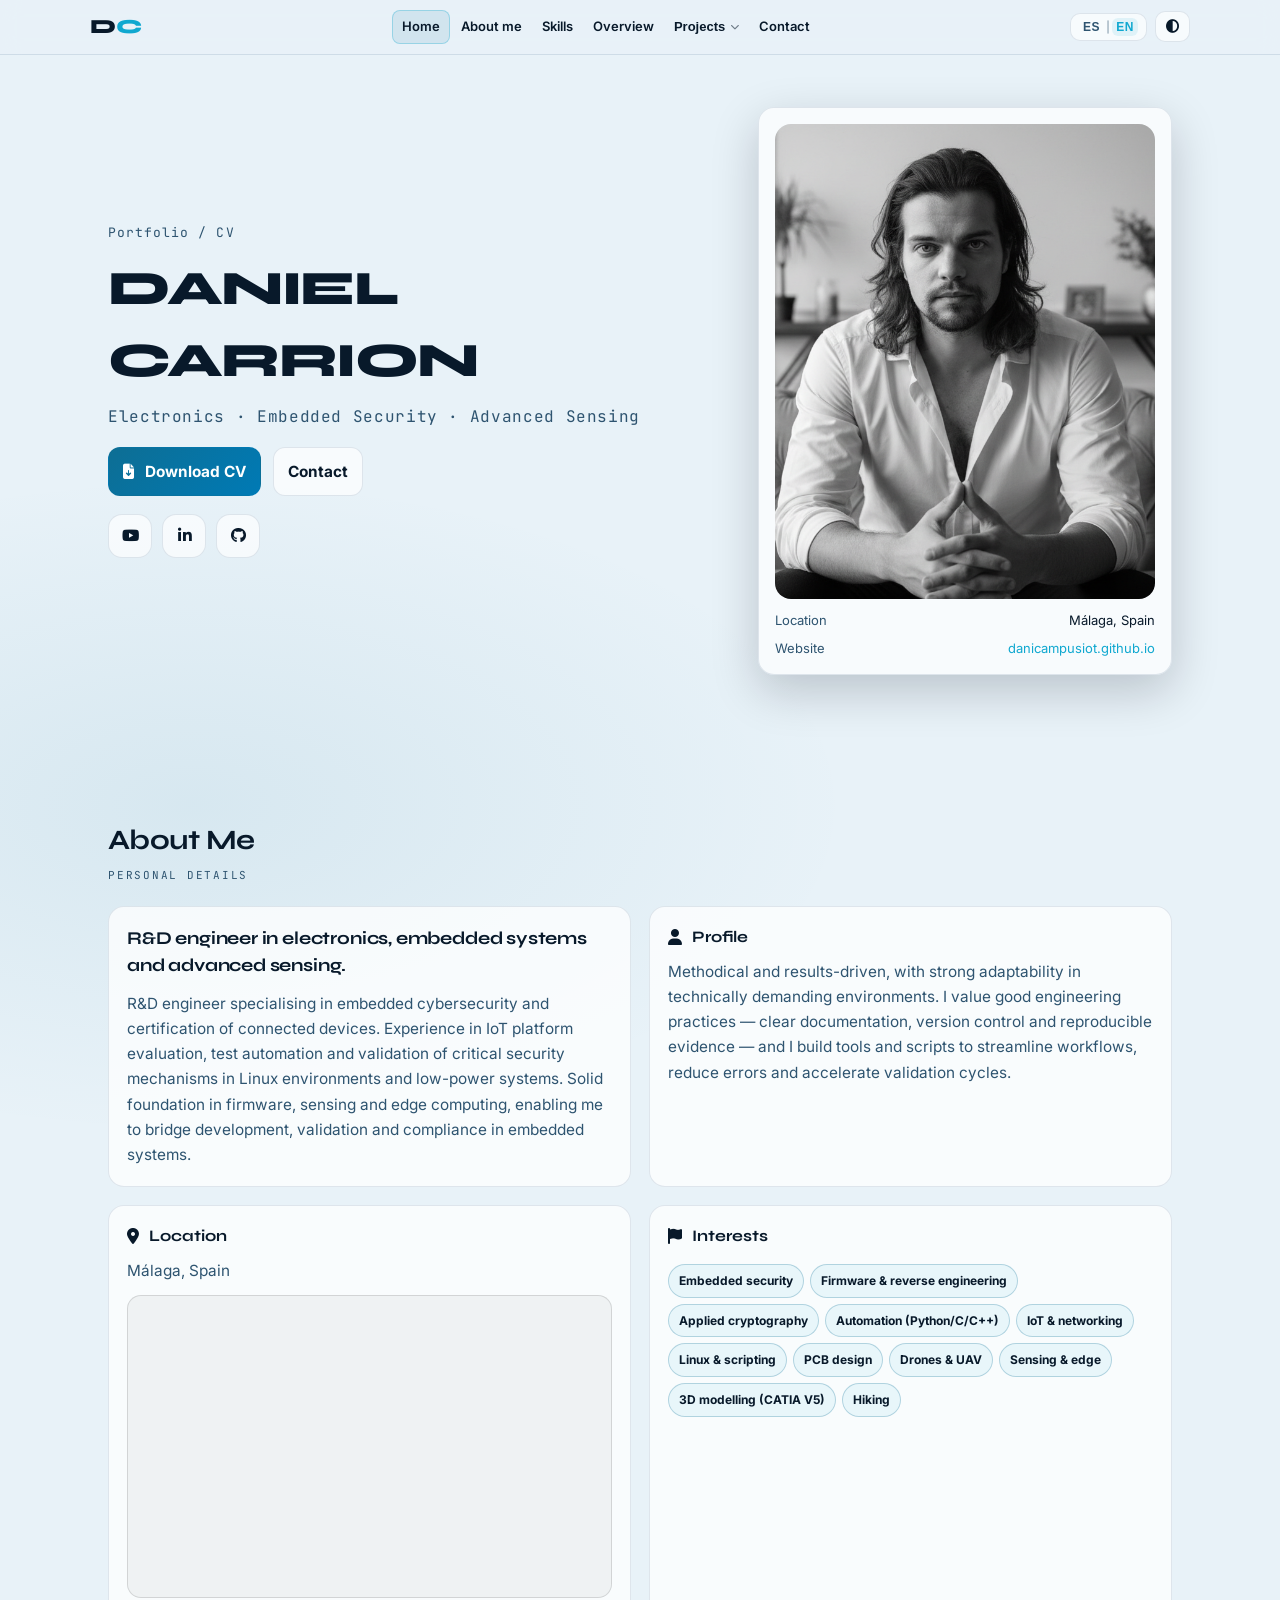
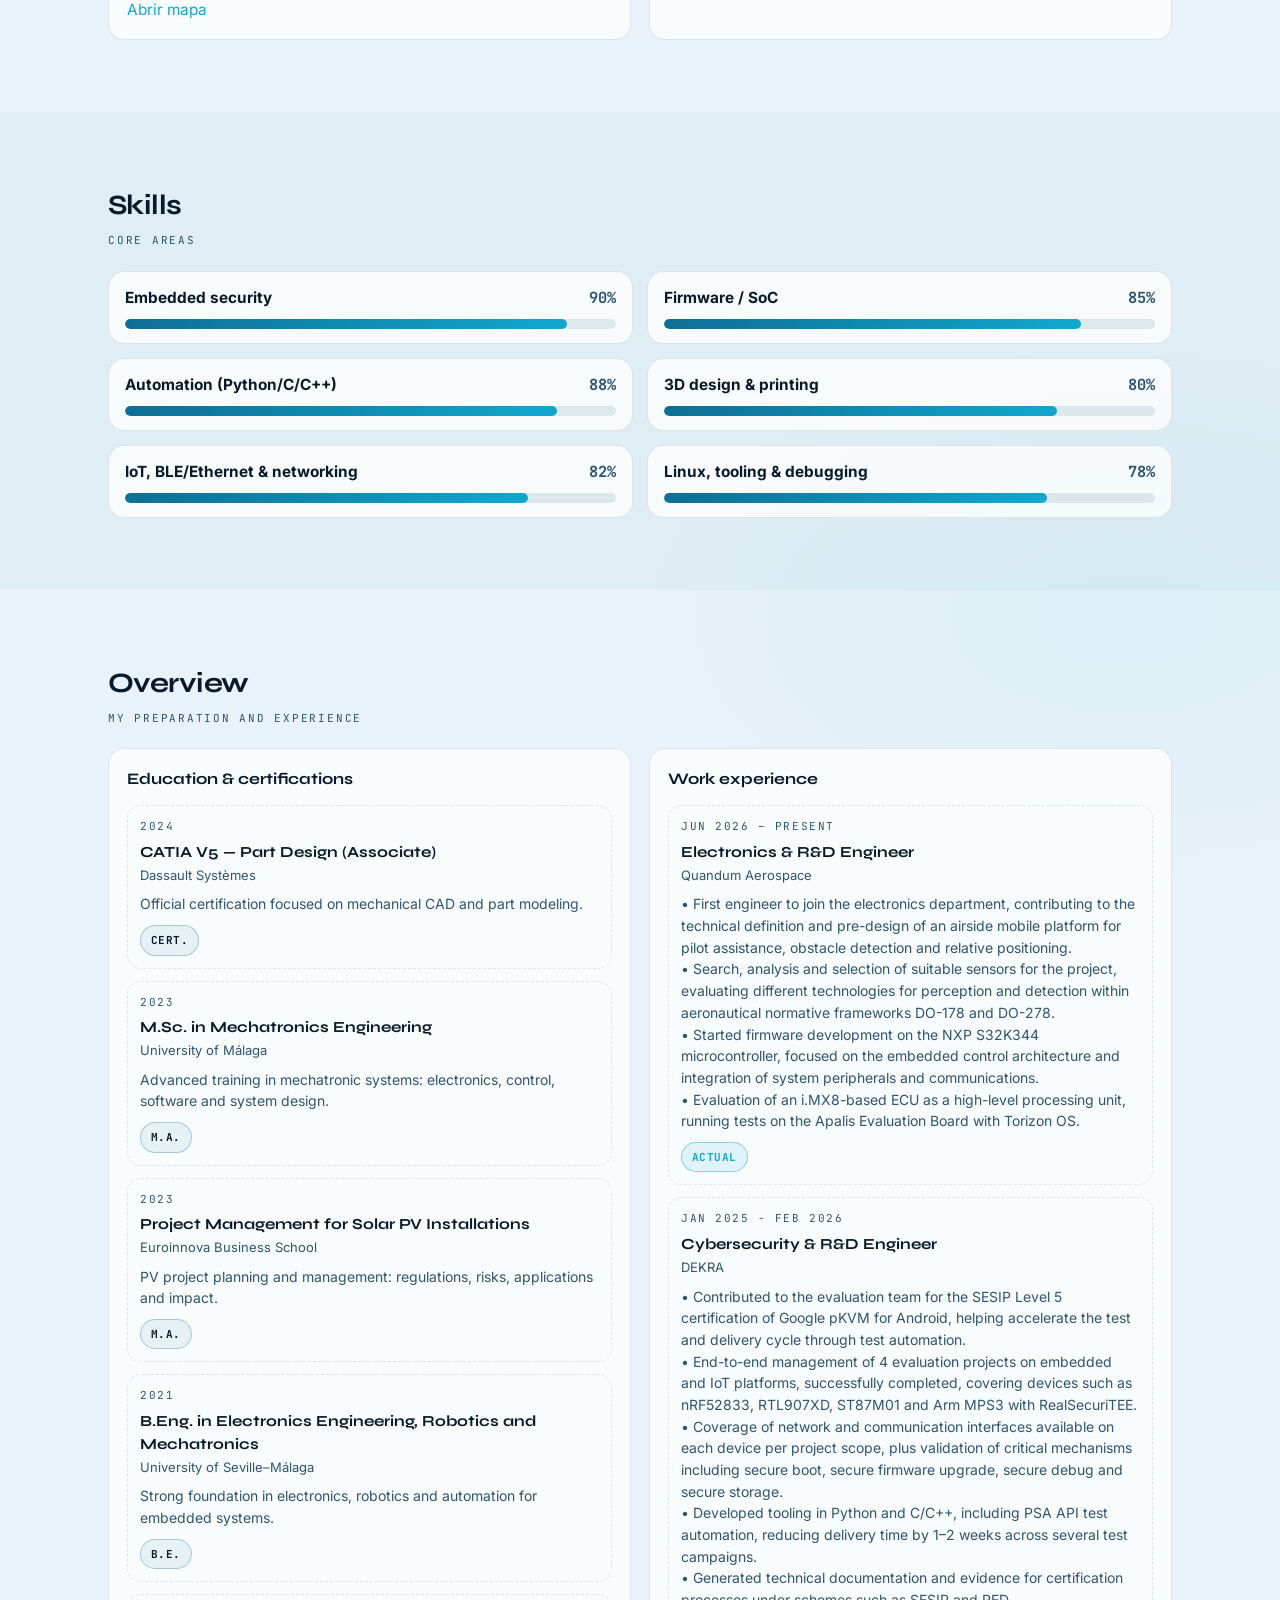
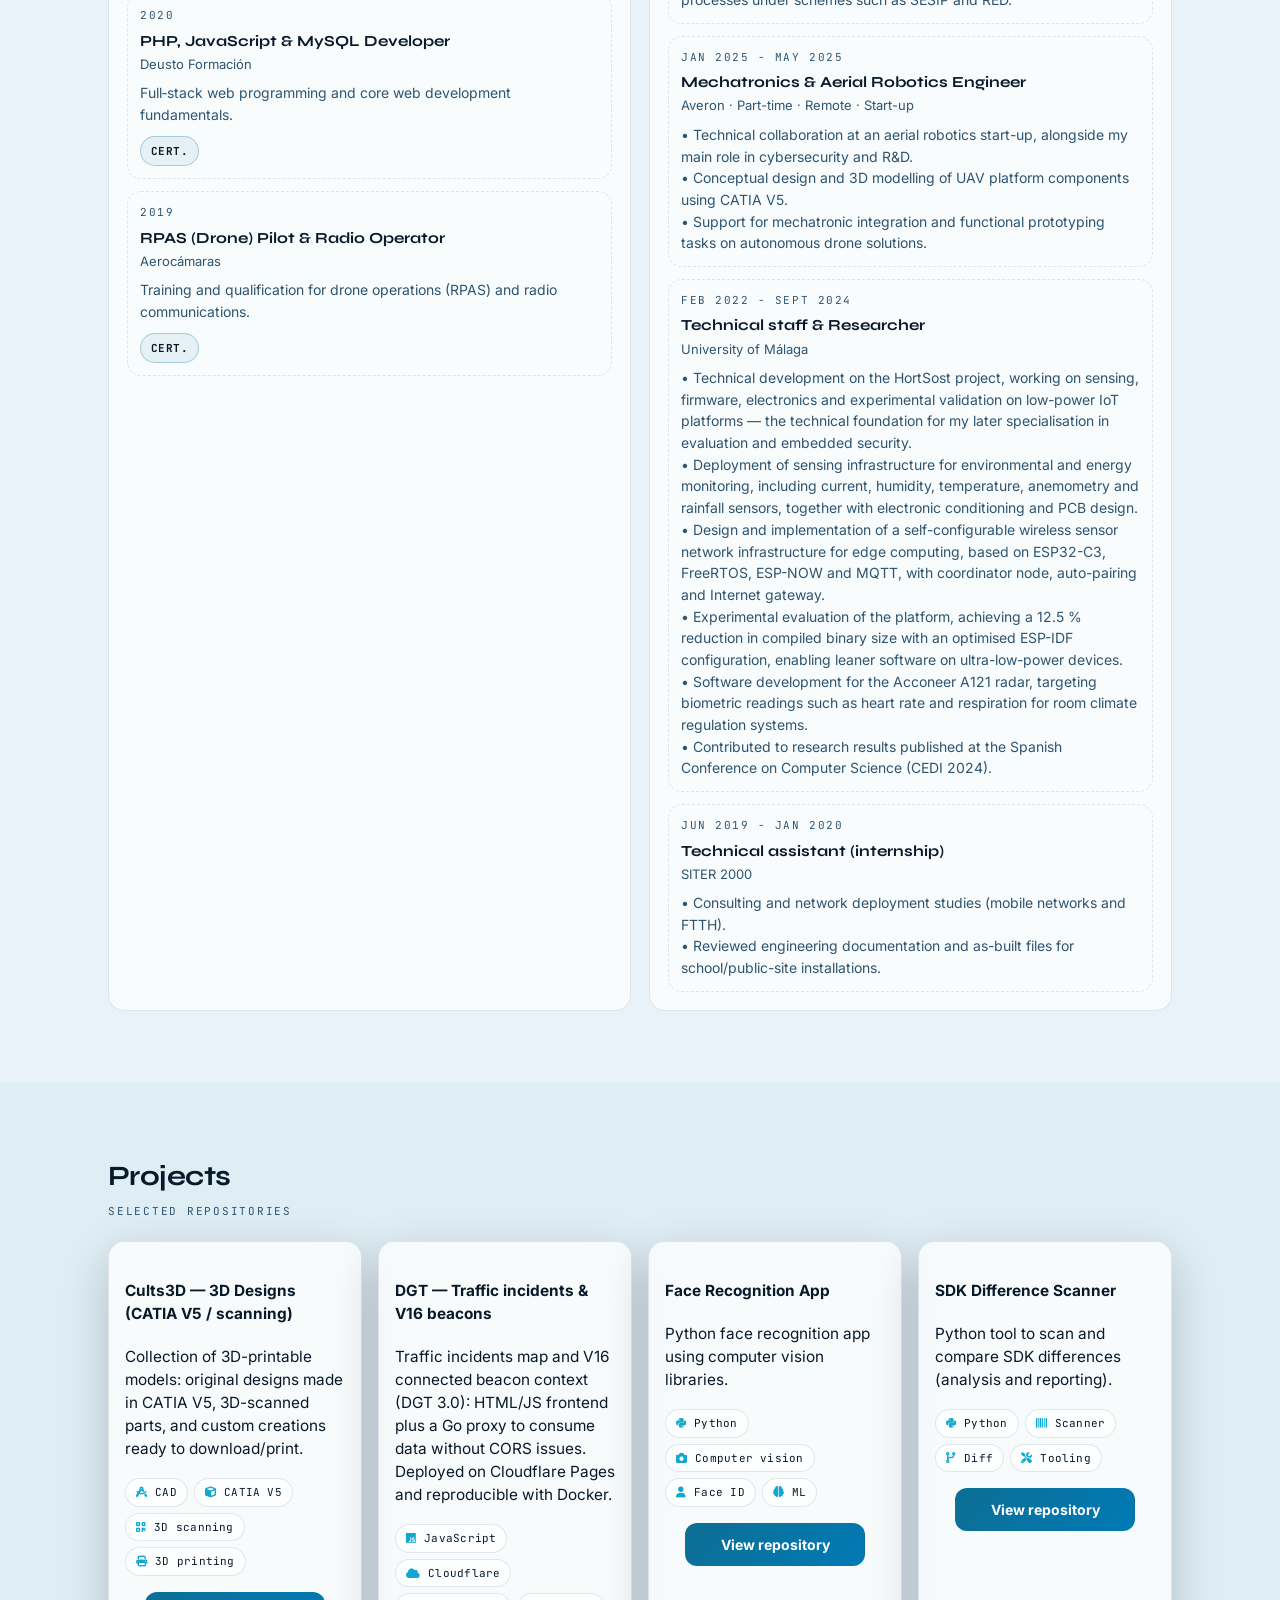
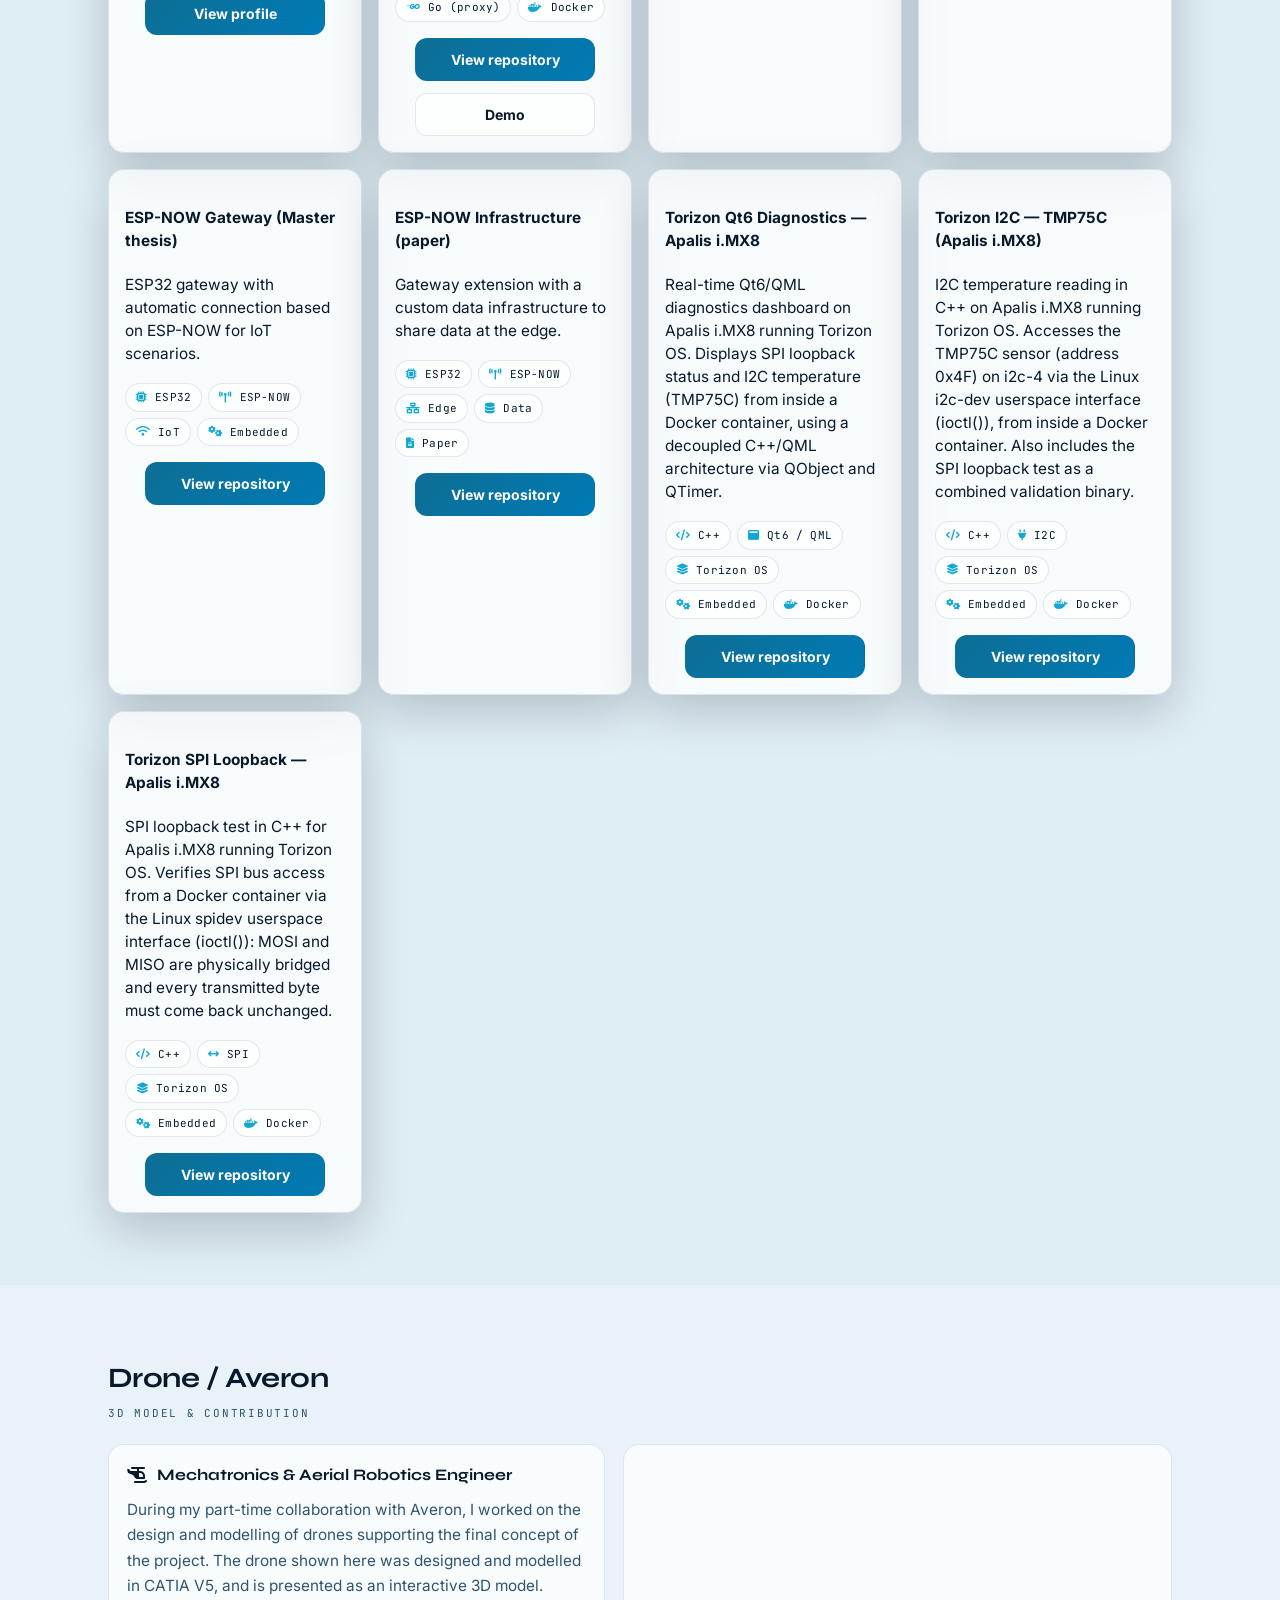
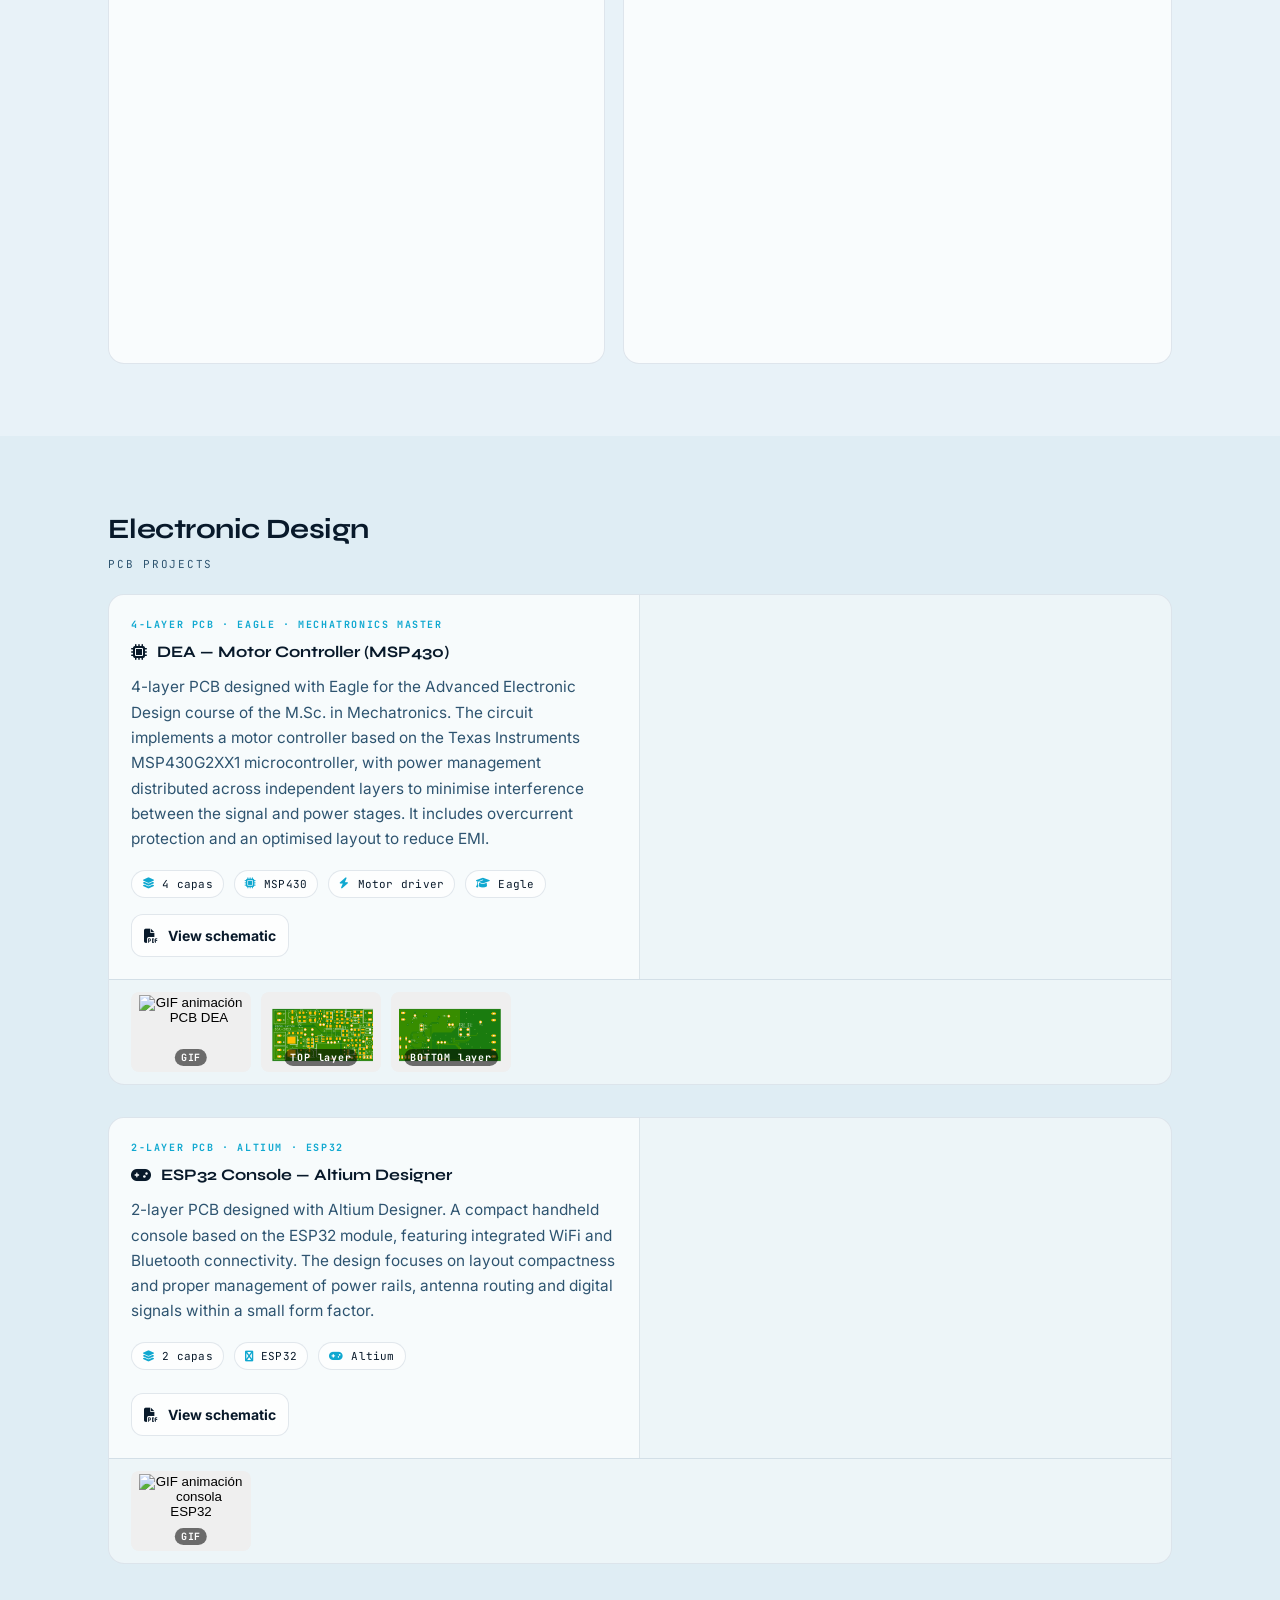
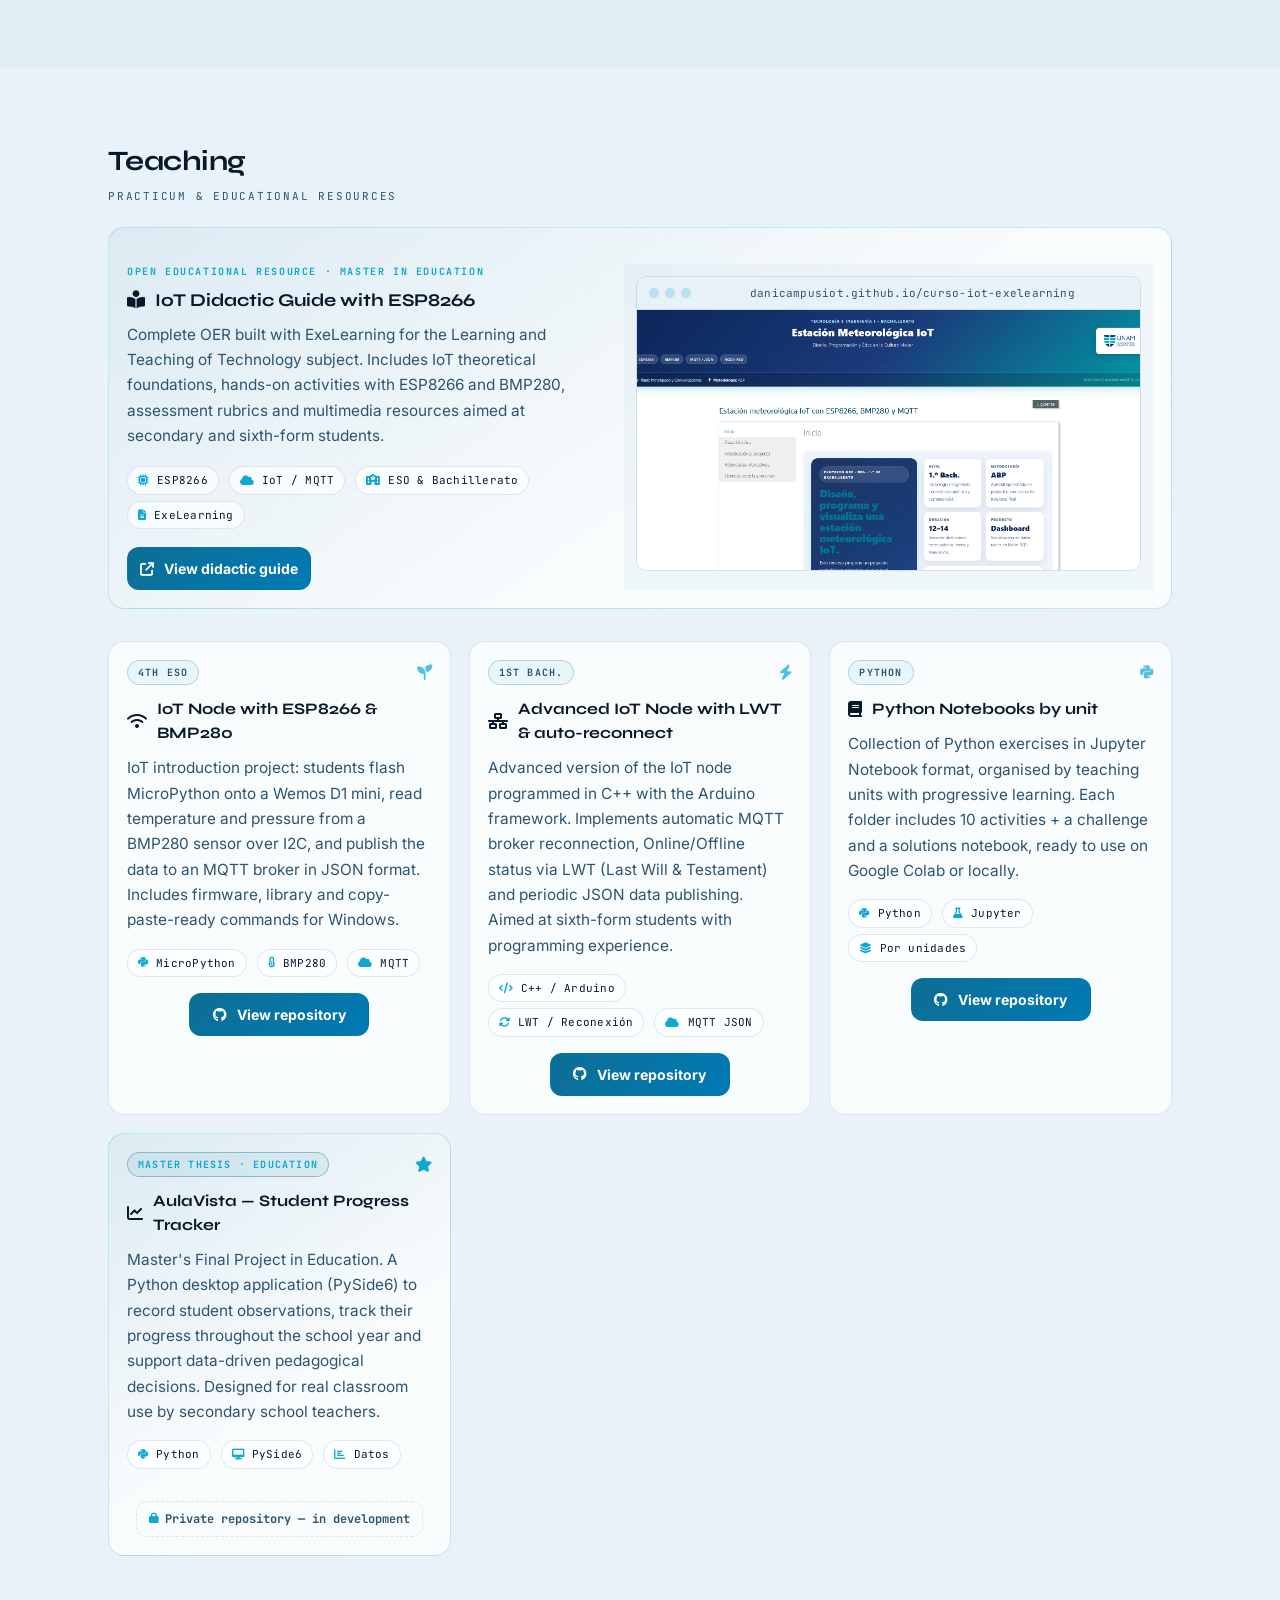
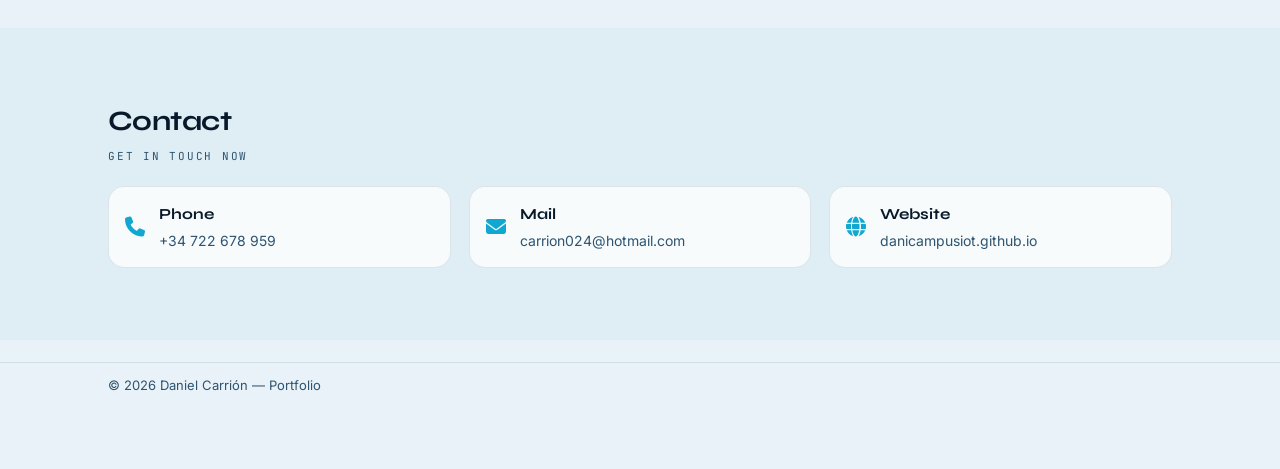
==== commit b8a0775b: "seo: add manifest link, meta author and Schema.org Person JSON-LD" ====
--- a/index.html
+++ b/index.html
@@ -6,9 +6,13 @@
 
   <title>Daniel Carrión — Portfolio</title>
   <meta name="description" content="Portfolio/CV de Daniel Carrión: ingeniería, programación, IoT y experiencia profesional." />
+  <meta name="author" content="Daniel Carrión" />
 
   <!-- Canonical -->
   <link rel="canonical" href="https://danicampusiot.github.io/" />
+
+  <!-- PWA Manifest -->
+  <link rel="manifest" href="/manifest.webmanifest" />
 
   <!-- Open Graph -->
   <meta property="og:type"        content="website" />
@@ -33,6 +37,29 @@
   <link rel="icon" href="img/favicon.png" type="image/png" />
   <link rel="shortcut icon" href="img/favicon.png" />
   <link rel="apple-touch-icon" href="img/favicon.png" />
+
+  <!-- Schema.org JSON-LD — Person -->
+  <script type="application/ld+json">
+  {
+    "@context": "https://schema.org",
+    "@type": "Person",
+    "name": "Daniel Carrión",
+    "url": "https://danicampusiot.github.io/",
+    "jobTitle": "Embedded Systems & IoT Engineer",
+    "description": "Ingeniero electrónico, robótico y mecatrónico especializado en seguridad embebida, firmware, IoT y diseño PCB.",
+    "image": "https://danicampusiot.github.io/img/me.png",
+    "address": {
+      "@type": "PostalAddress",
+      "addressLocality": "Málaga",
+      "addressCountry": "ES"
+    },
+    "sameAs": [
+      "https://github.com/DaniCampusIoT",
+      "https://www.linkedin.com/in/dani-rodriguez-carrión-a55973121/",
+      "https://www.youtube.com/@danrodcar"
+    ]
+  }
+  </script>
 
   <!-- Font Awesome -->
   <link rel="preconnect" href="https://cdnjs.cloudflare.com" crossorigin />
@@ -618,7 +645,7 @@
               <div class="contact-value">&#8203;</div>
             </div>
           </a>
-          <a class="contact-card" id="contact-email" href="#" aria-label="Enviar correo">
+          <a class="contact-card contact-email" id="contact-email" href="#" aria-label="Enviar correo">
             <i class="fa-solid fa-envelope" aria-hidden="true" style="font-size:20px;color:var(--accent2)"></i>
             <div>
               <div class="contact-title" data-section="contact" data-value="mail-title">Correo</div>
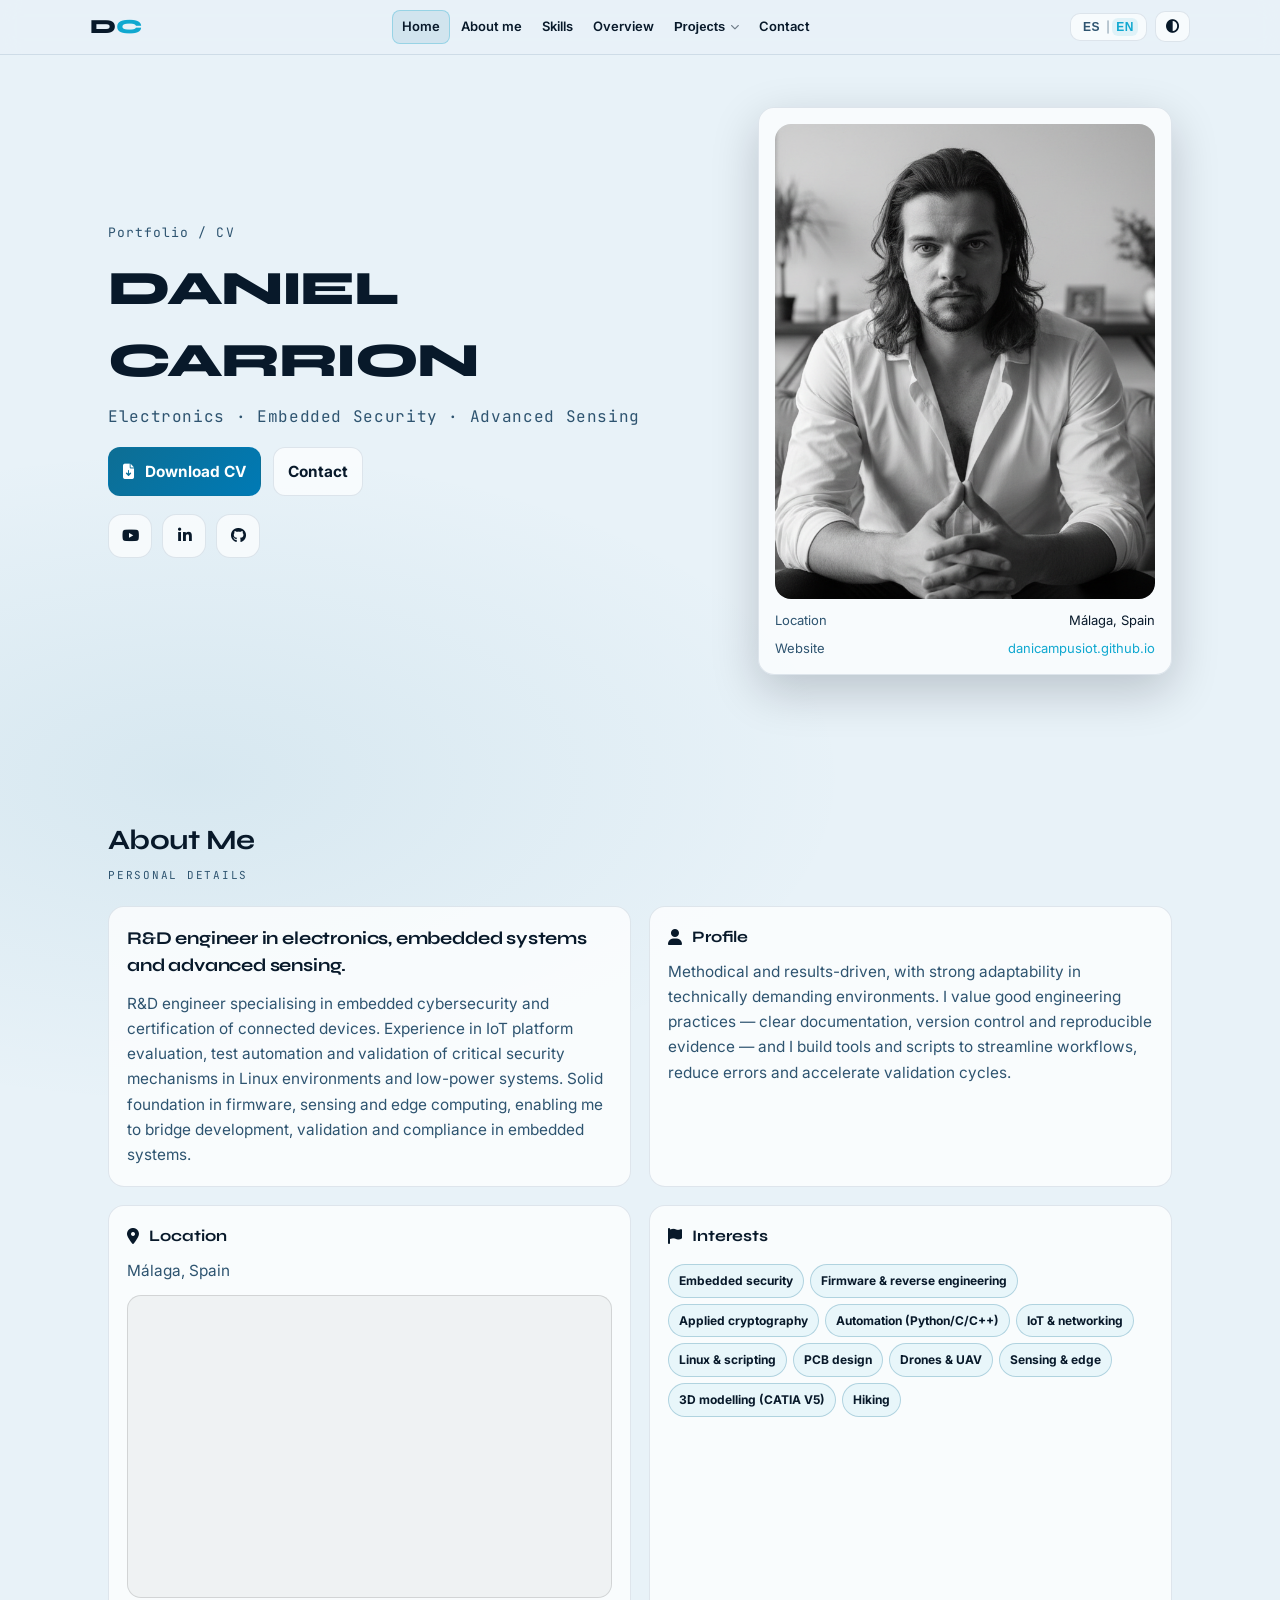
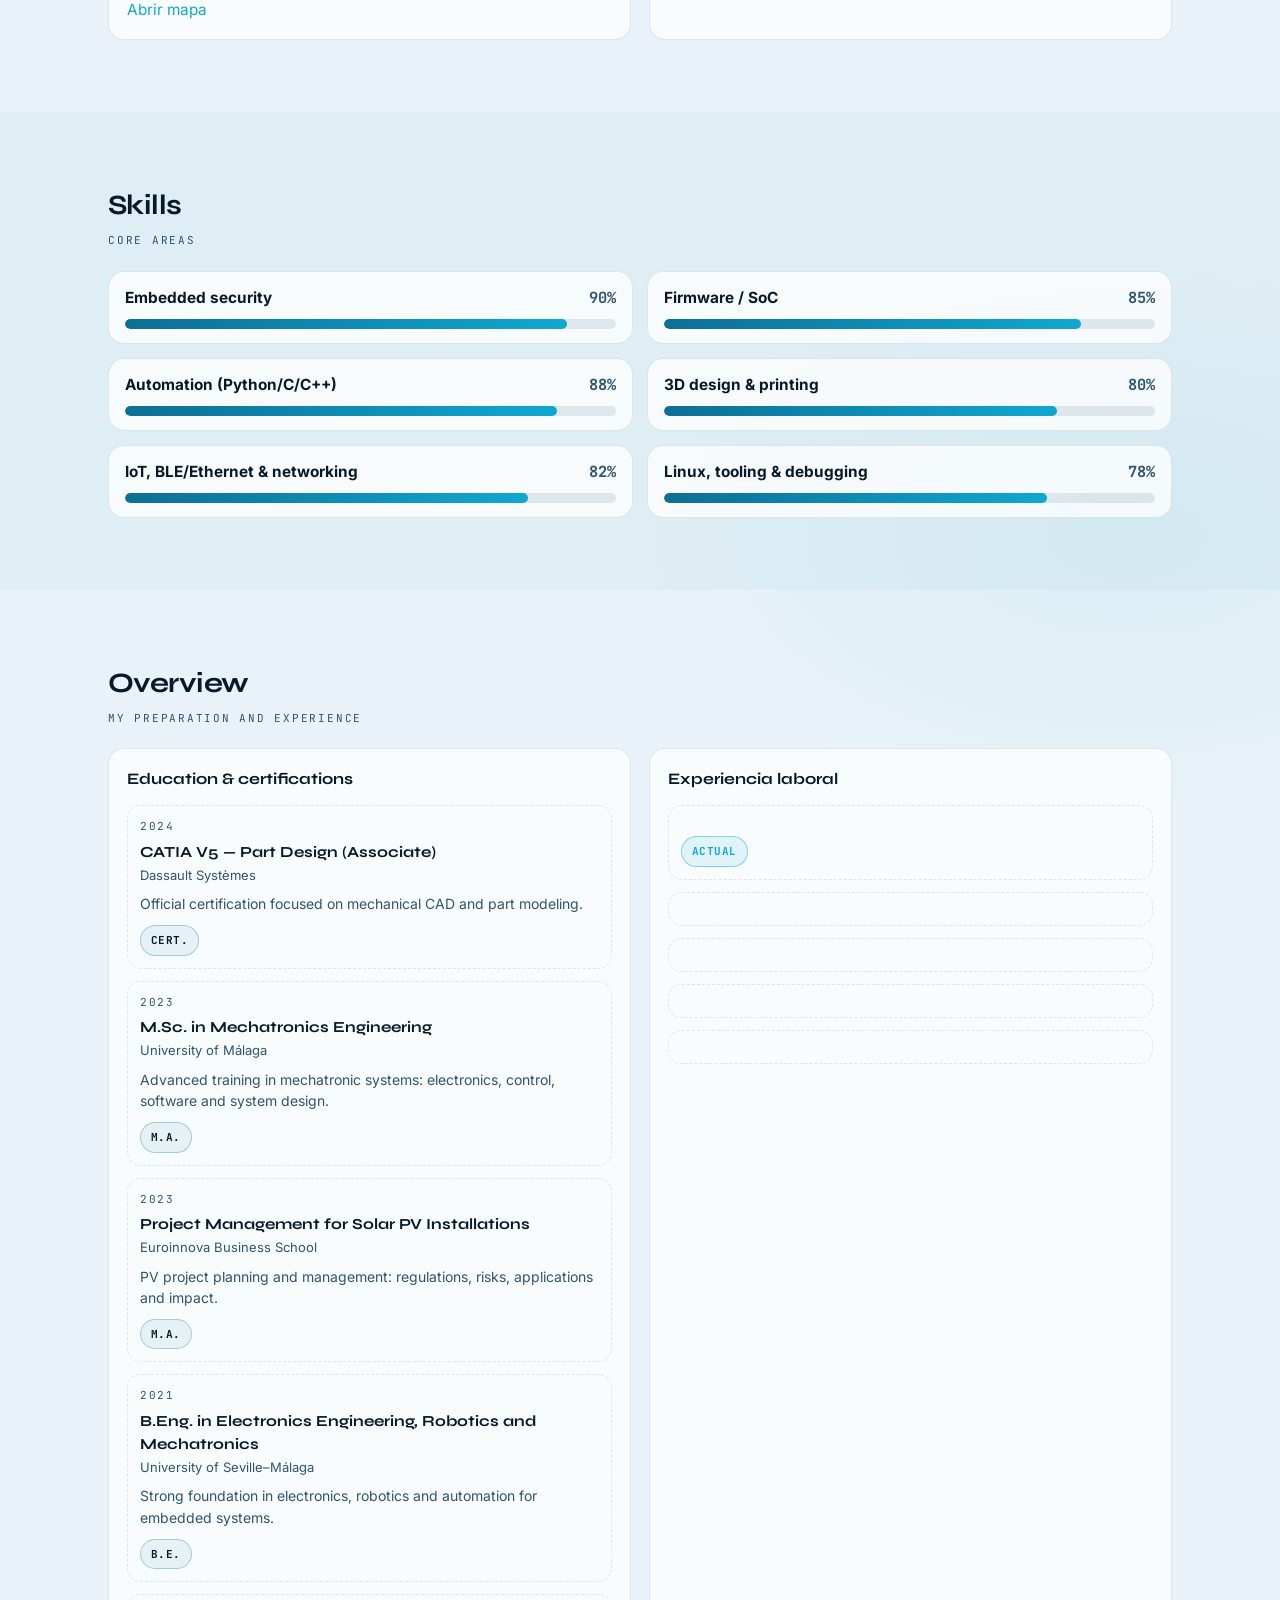
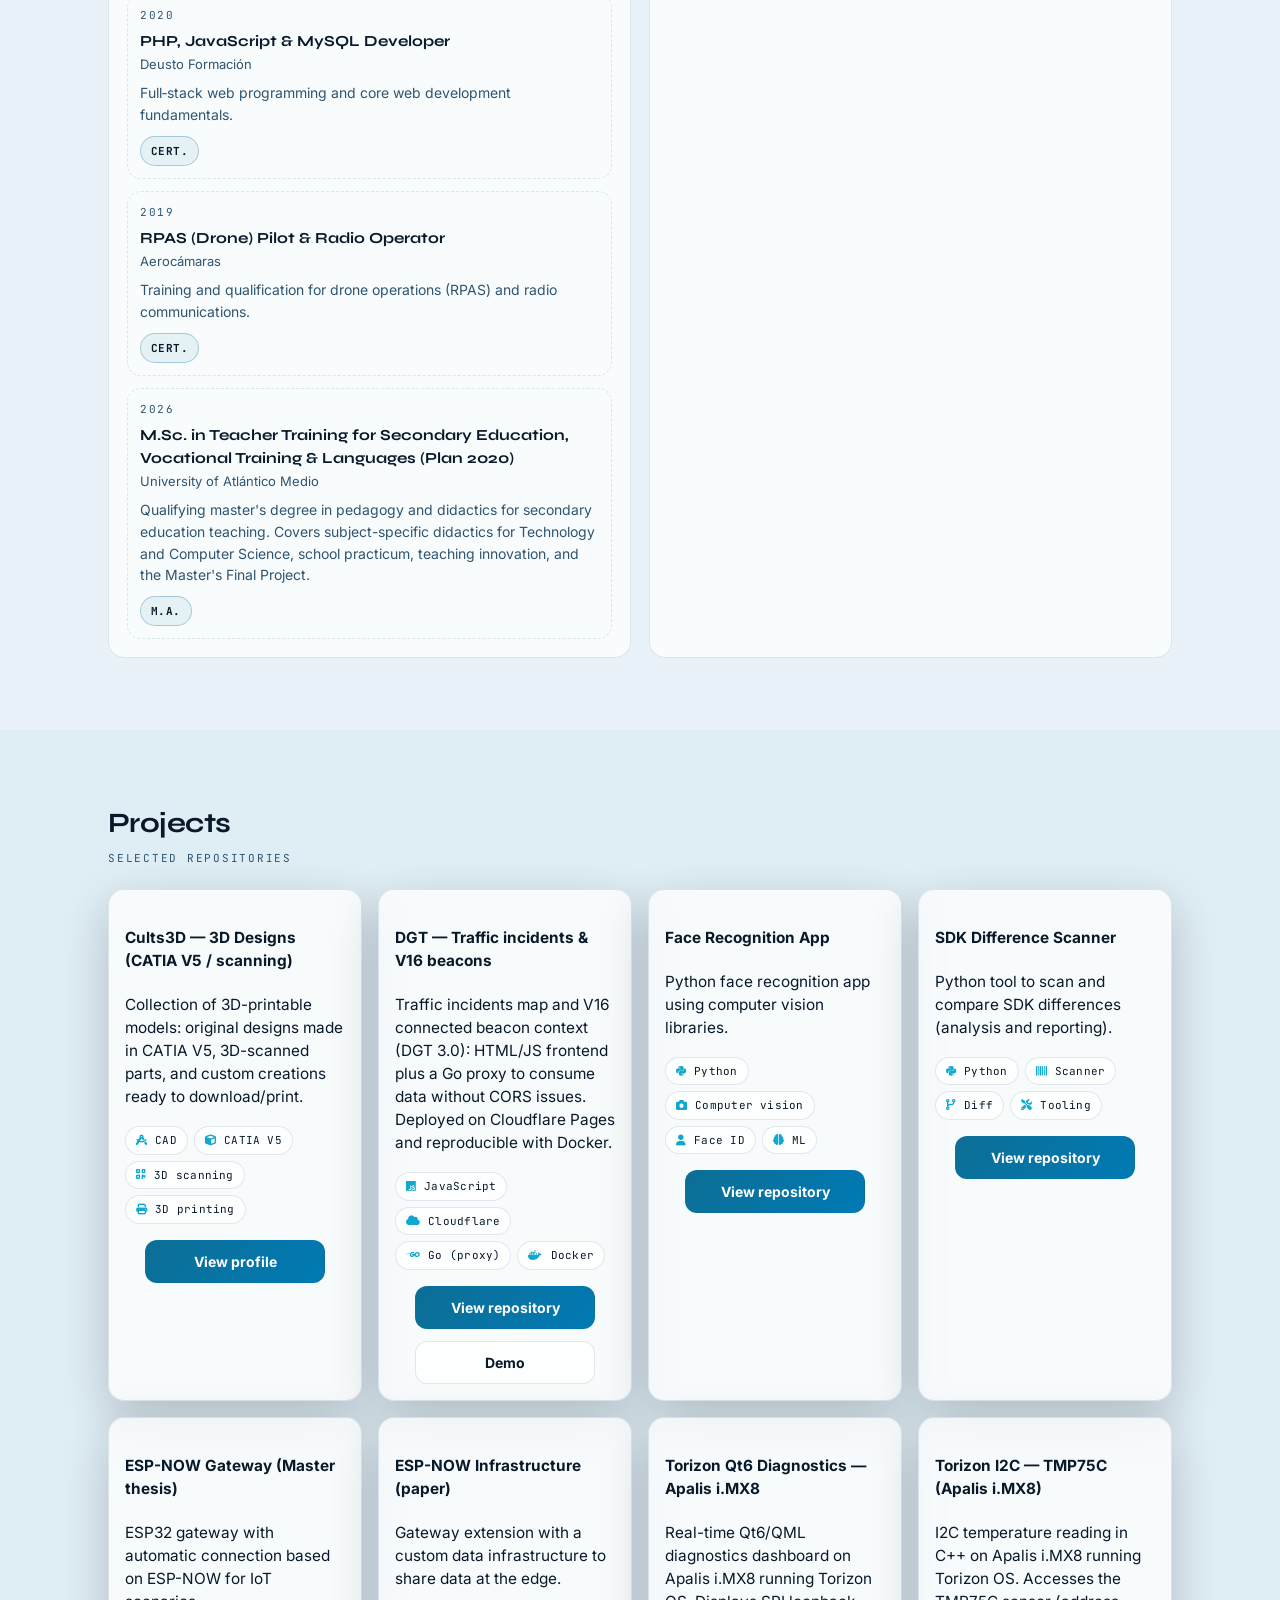
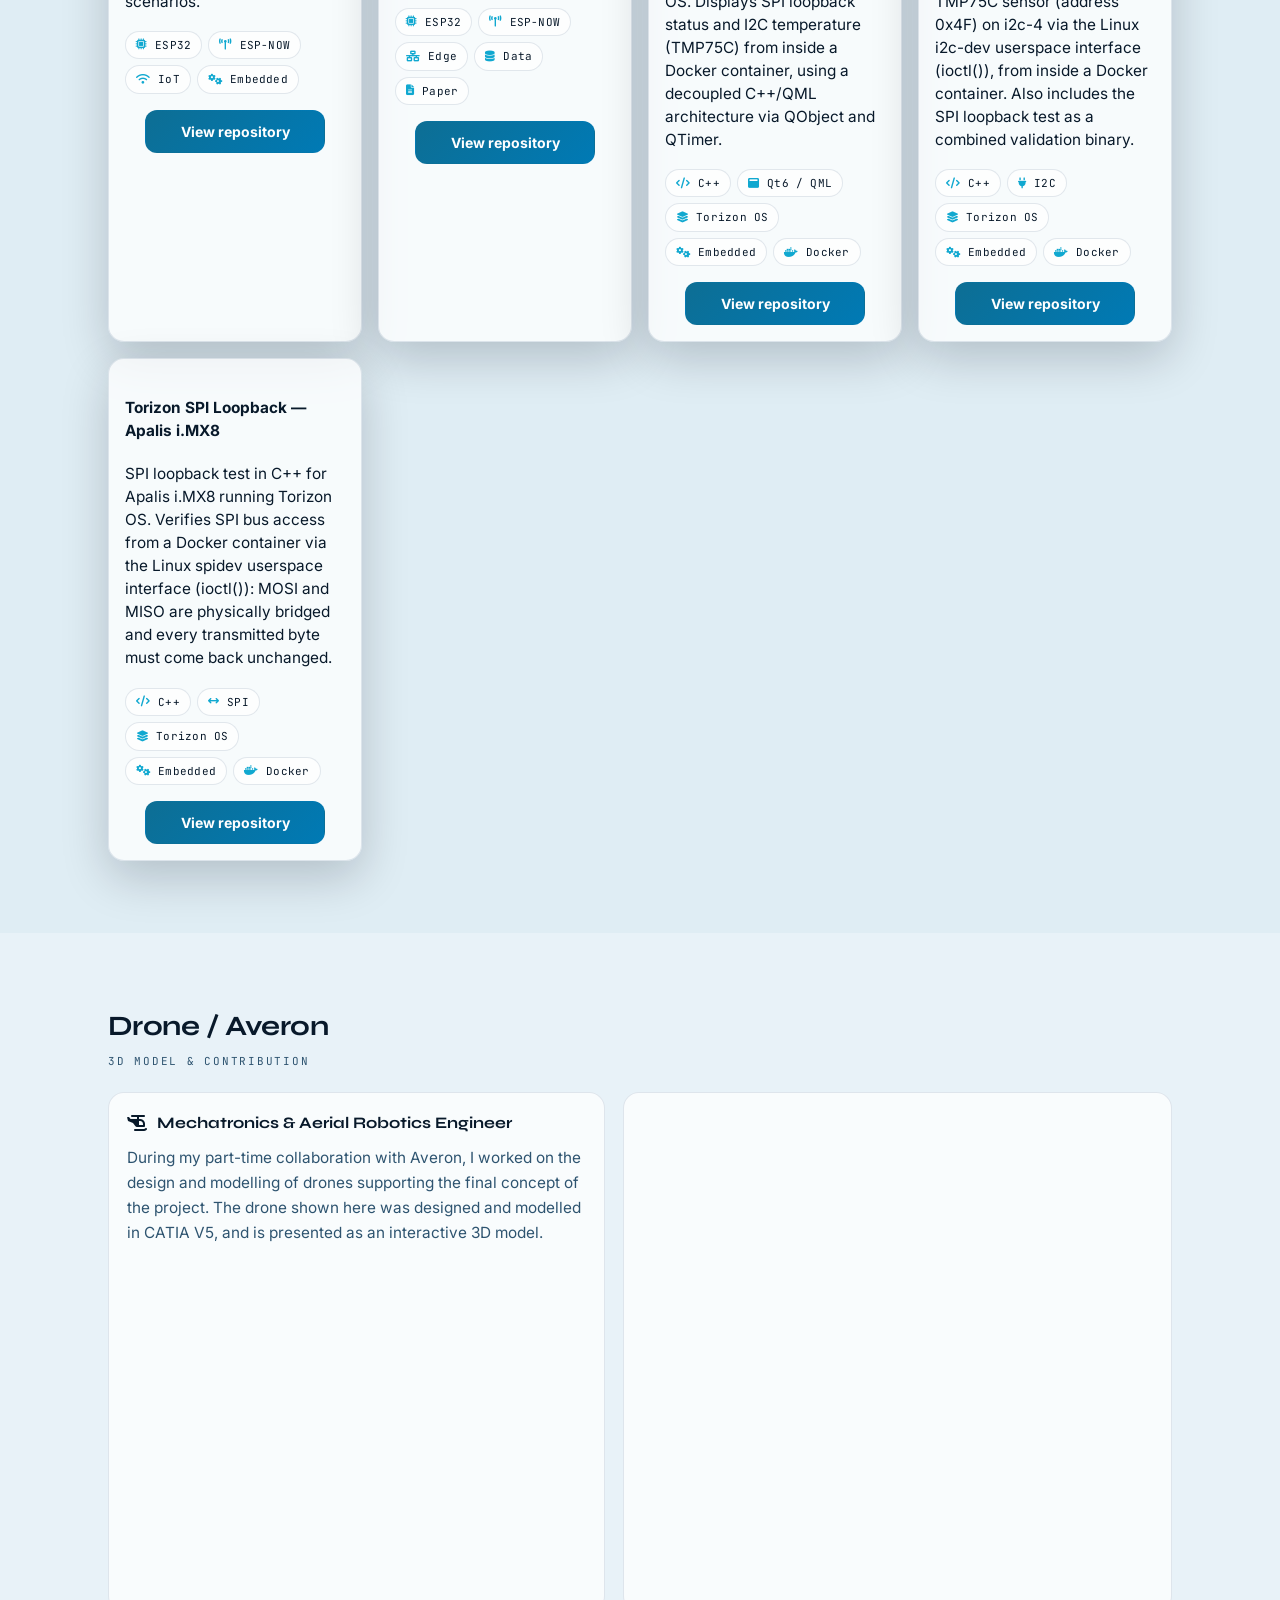
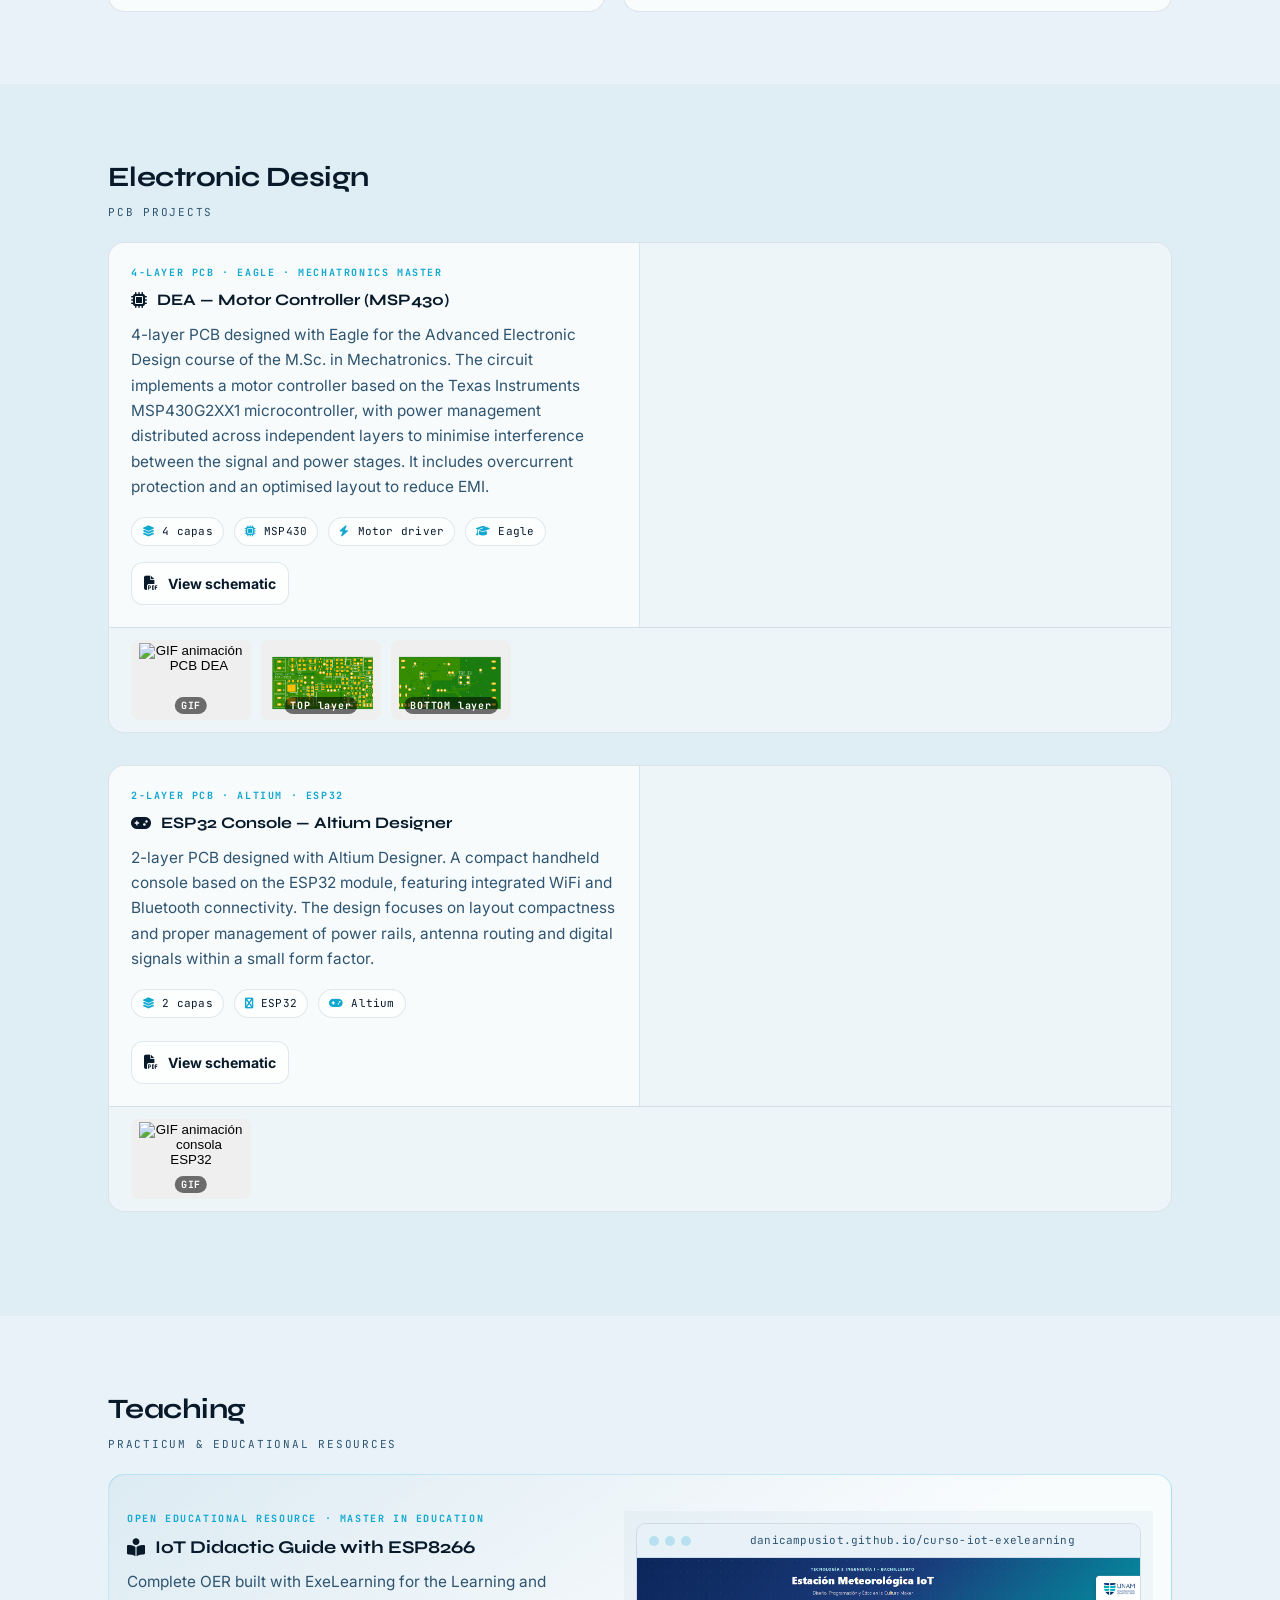
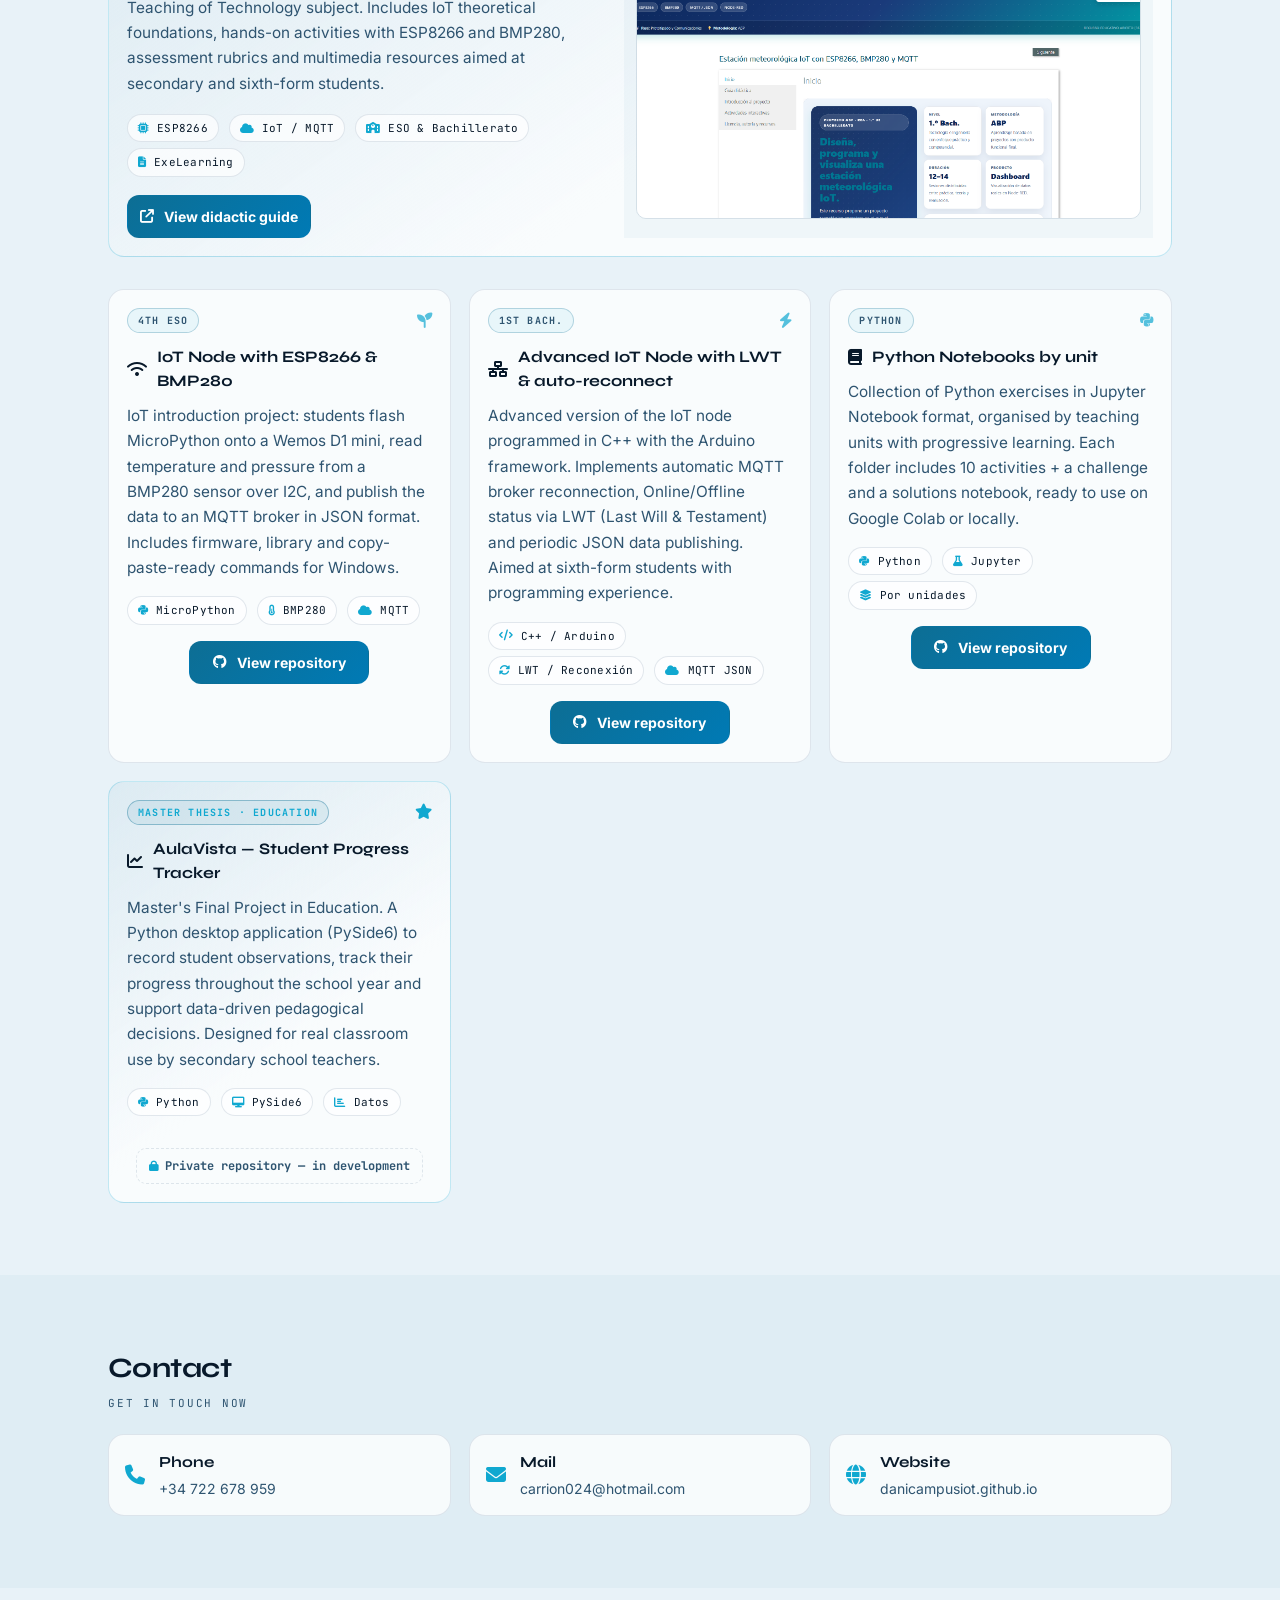
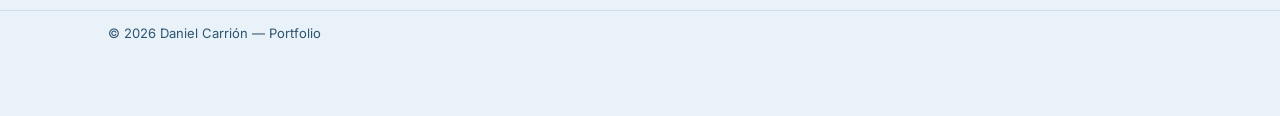
==== commit c2708373: "fix: add edu7 timeline item for Máster en Formación del Profesorado" ====
--- a/index.html
+++ b/index.html
@@ -7,6 +7,7 @@
   <title>Daniel Carrión — Portfolio</title>
   <meta name="description" content="Portfolio/CV de Daniel Carrión: ingeniería, programación, IoT y experiencia profesional." />
   <meta name="author" content="Daniel Carrión" />
+  <meta name="google-site-verification" content="HoUo43dU0InKn1sSWaQ6md-1Ii3aaviSwJej90ehszo" />
 
   <!-- Canonical -->
   <link rel="canonical" href="https://danicampusiot.github.io/" />
@@ -318,6 +319,7 @@
               <li class="timeline-item"><div class="timeline-date" data-section="education" data-value="edu4-dates"></div><div class="timeline-body"><div class="timeline-title" data-section="education" data-value="edu4-title"></div><div class="timeline-place" data-section="education" data-value="edu4-place"></div><div class="timeline-desc" data-section="education" data-value="edu4-description"></div></div><span class="badge" data-section="education" data-value="edu4-notes"></span></li>
               <li class="timeline-item"><div class="timeline-date" data-section="education" data-value="edu5-dates"></div><div class="timeline-body"><div class="timeline-title" data-section="education" data-value="edu5-title"></div><div class="timeline-place" data-section="education" data-value="edu5-place"></div><div class="timeline-desc" data-section="education" data-value="edu5-description"></div></div><span class="badge" data-section="education" data-value="edu5-notes"></span></li>
               <li class="timeline-item"><div class="timeline-date" data-section="education" data-value="edu6-dates"></div><div class="timeline-body"><div class="timeline-title" data-section="education" data-value="edu6-title"></div><div class="timeline-place" data-section="education" data-value="edu6-place"></div><div class="timeline-desc" data-section="education" data-value="edu6-description"></div></div><span class="badge" data-section="education" data-value="edu6-notes"></span></li>
+              <li class="timeline-item"><div class="timeline-date" data-section="education" data-value="edu7-dates"></div><div class="timeline-body"><div class="timeline-title" data-section="education" data-value="edu7-title"></div><div class="timeline-place" data-section="education" data-value="edu7-place"></div><div class="timeline-desc" data-section="education" data-value="edu7-description"></div></div><span class="badge" data-section="education" data-value="edu7-notes"></span></li>
             </ol>
           </div>
 
@@ -698,59 +700,30 @@
       lbImg.src = '';
     }
 
-    document.querySelectorAll('.hw-thumb[data-lb-src]').forEach(function(btn) {
-      btn.addEventListener('click', function() {
-        openLb(btn.dataset.lbSrc, btn.dataset.lbCaption);
-      });
+    document.querySelectorAll('.hw-thumb').forEach(btn => {
+      btn.addEventListener('click', () => openLb(btn.dataset.lbSrc, btn.dataset.lbCaption));
     });
     lbClose.addEventListener('click', closeLb);
-    lbOverlay.addEventListener('click', function(e) { if (e.target === lbOverlay) closeLb(); });
-    document.addEventListener('keydown', function(e) { if (e.key === 'Escape') closeLb(); });
-
-    const dropBtn  = document.getElementById('dropdownBtn');
-    const dropMenu = document.getElementById('dropdownMenu');
-    const dropWrap = document.getElementById('navDropdown');
-    let closeTimer = null;
-
-    function openDrop() {
-      clearTimeout(closeTimer);
-      dropMenu.classList.add('is-open');
-      dropBtn.setAttribute('aria-expanded', 'true');
+    lbOverlay.addEventListener('click', e => { if (e.target === lbOverlay) closeLb(); });
+    document.addEventListener('keydown', e => { if (e.key === 'Escape') closeLb(); });
+
+    // Dropdown nav
+    const dropdownBtn  = document.getElementById('dropdownBtn');
+    const dropdownMenu = document.getElementById('dropdownMenu');
+    const navDropdown  = document.getElementById('navDropdown');
+
+    function toggleDropdown(force) {
+      const open = typeof force === 'boolean' ? force : dropdownBtn.getAttribute('aria-expanded') !== 'true';
+      dropdownBtn.setAttribute('aria-expanded', String(open));
+      navDropdown.classList.toggle('is-open', open);
     }
-    function scheduledClose() {
-      closeTimer = setTimeout(function() {
-        dropMenu.classList.remove('is-open');
-        dropBtn.setAttribute('aria-expanded', 'false');
-      }, 120);
-    }
-
-    dropBtn.addEventListener('click', function() {
-      dropMenu.classList.contains('is-open') ? scheduledClose() : openDrop();
+
+    dropdownBtn?.addEventListener('click', e => { e.stopPropagation(); toggleDropdown(); });
+    document.addEventListener('click', e => {
+      if (!navDropdown?.contains(e.target)) toggleDropdown(false);
     });
-    dropWrap.addEventListener('mouseenter', openDrop);
-    dropWrap.addEventListener('mouseleave', scheduledClose);
-    dropMenu.addEventListener('mouseenter', openDrop);
-    dropMenu.addEventListener('mouseleave', scheduledClose);
-    dropMenu.querySelectorAll('a').forEach(function(a) {
-      a.addEventListener('click', function() {
-        clearTimeout(closeTimer);
-        dropMenu.classList.remove('is-open');
-        dropBtn.setAttribute('aria-expanded', 'false');
-      });
-    });
-    document.addEventListener('keydown', function(e) {
-      if (e.key === 'Escape') {
-        clearTimeout(closeTimer);
-        dropMenu.classList.remove('is-open');
-        dropBtn.setAttribute('aria-expanded', 'false');
-      }
-    });
-    document.addEventListener('click', function(e) {
-      if (!dropWrap.contains(e.target)) {
-        clearTimeout(closeTimer);
-        dropMenu.classList.remove('is-open');
-        dropBtn.setAttribute('aria-expanded', 'false');
-      }
+    dropdownMenu?.querySelectorAll('a').forEach(a => {
+      a.addEventListener('click', () => toggleDropdown(false));
     });
   </script>
 </body>
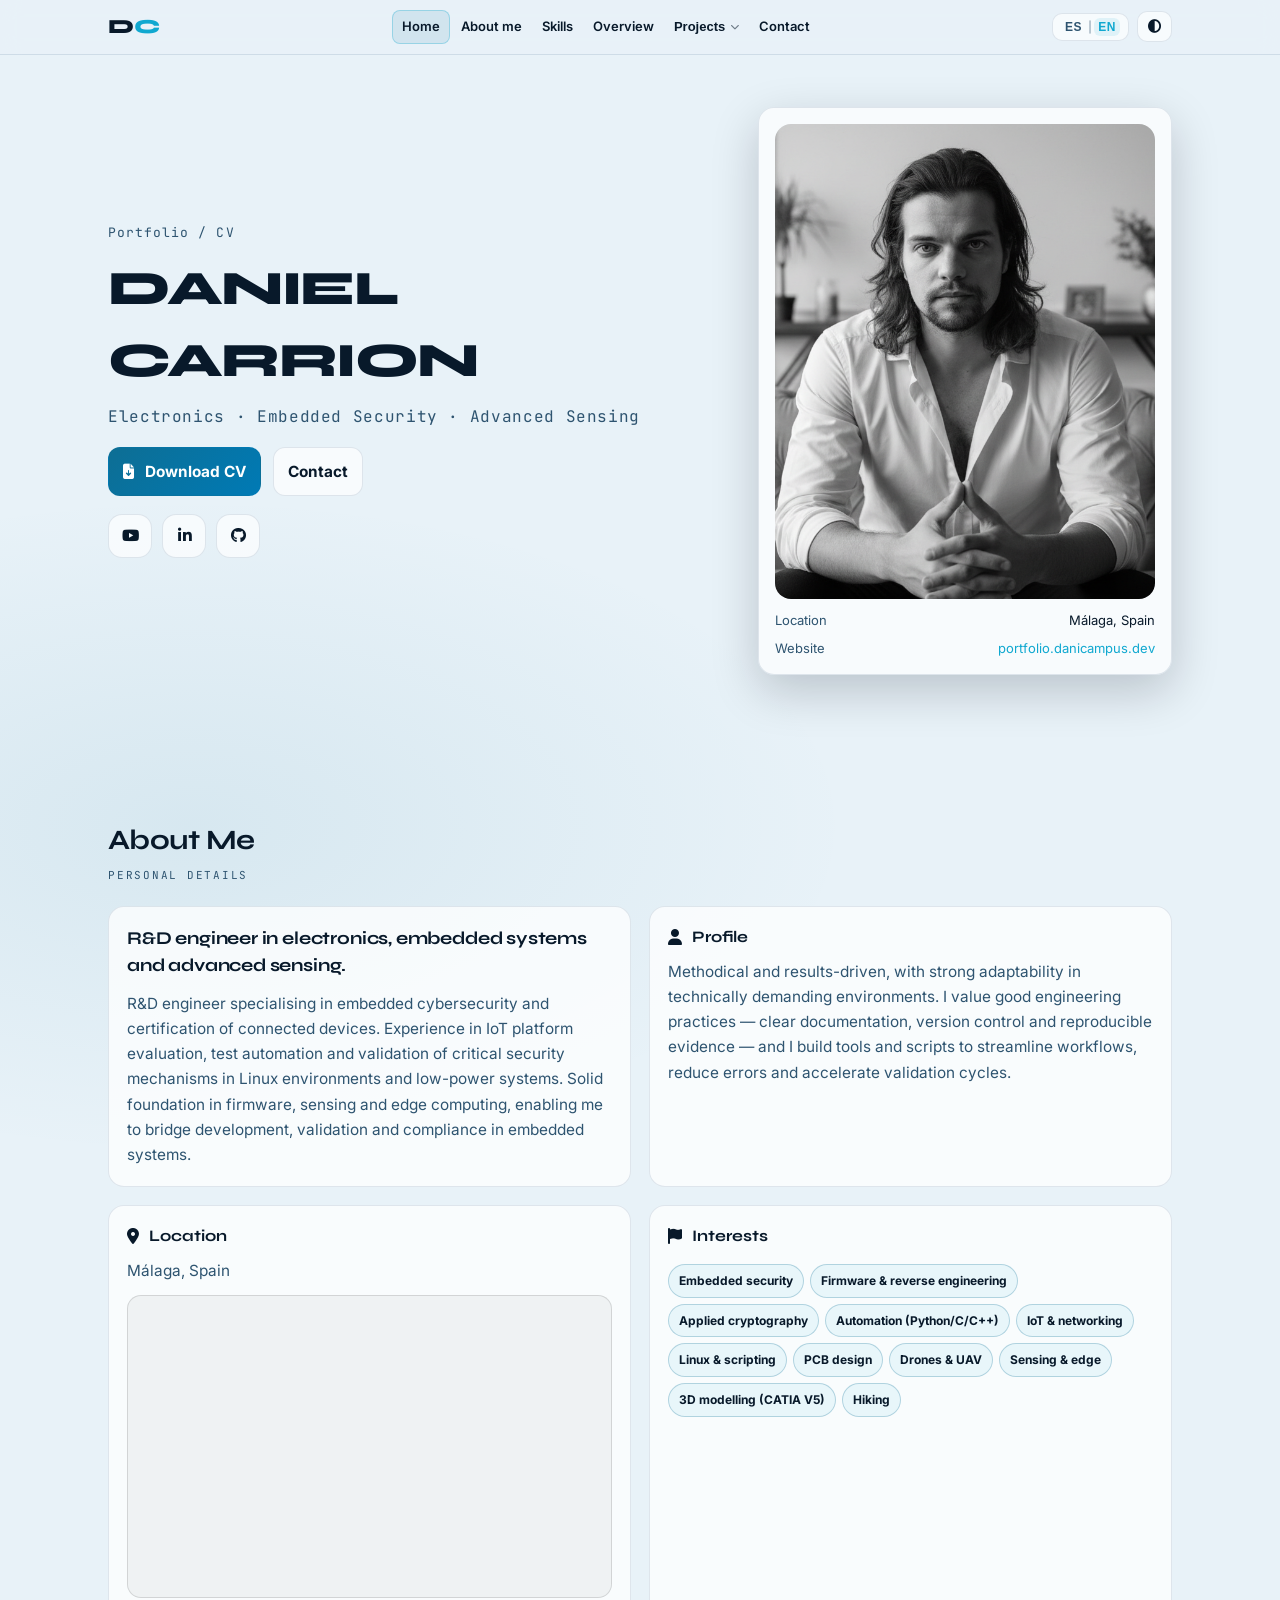
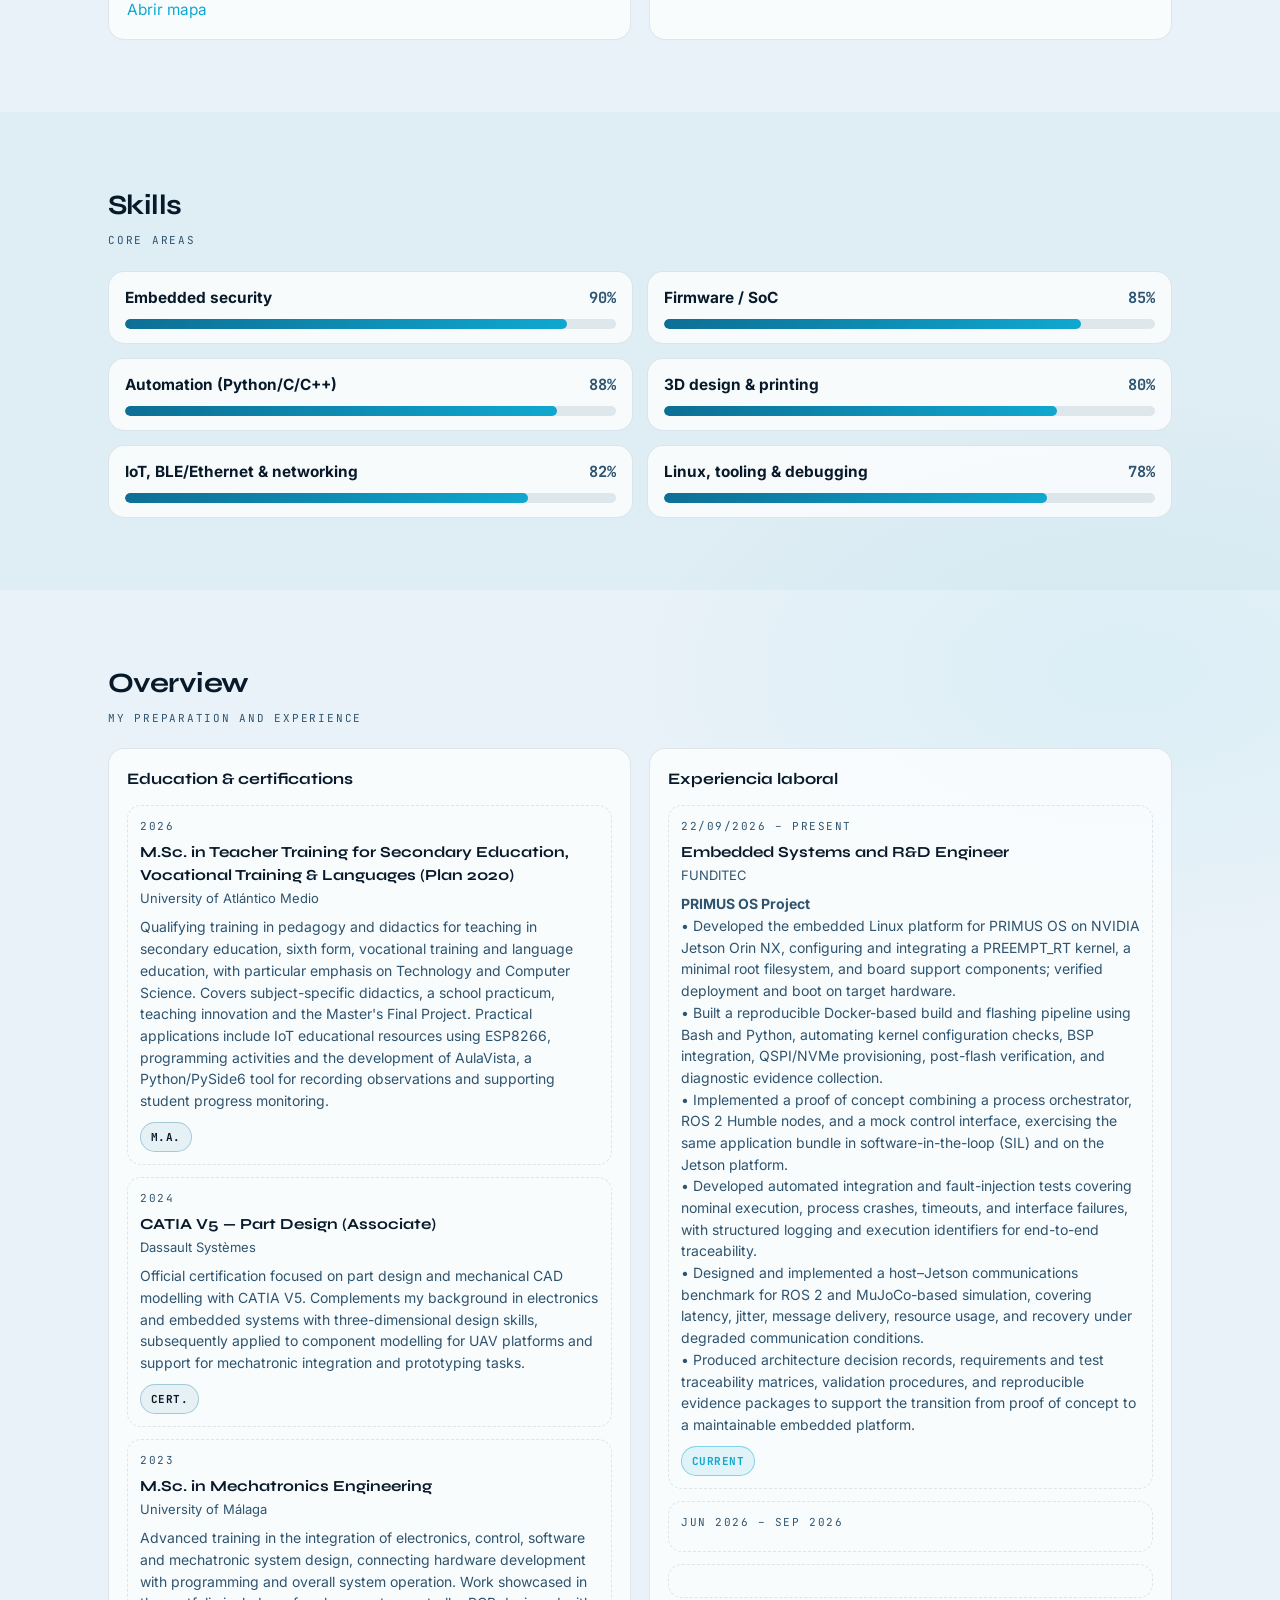
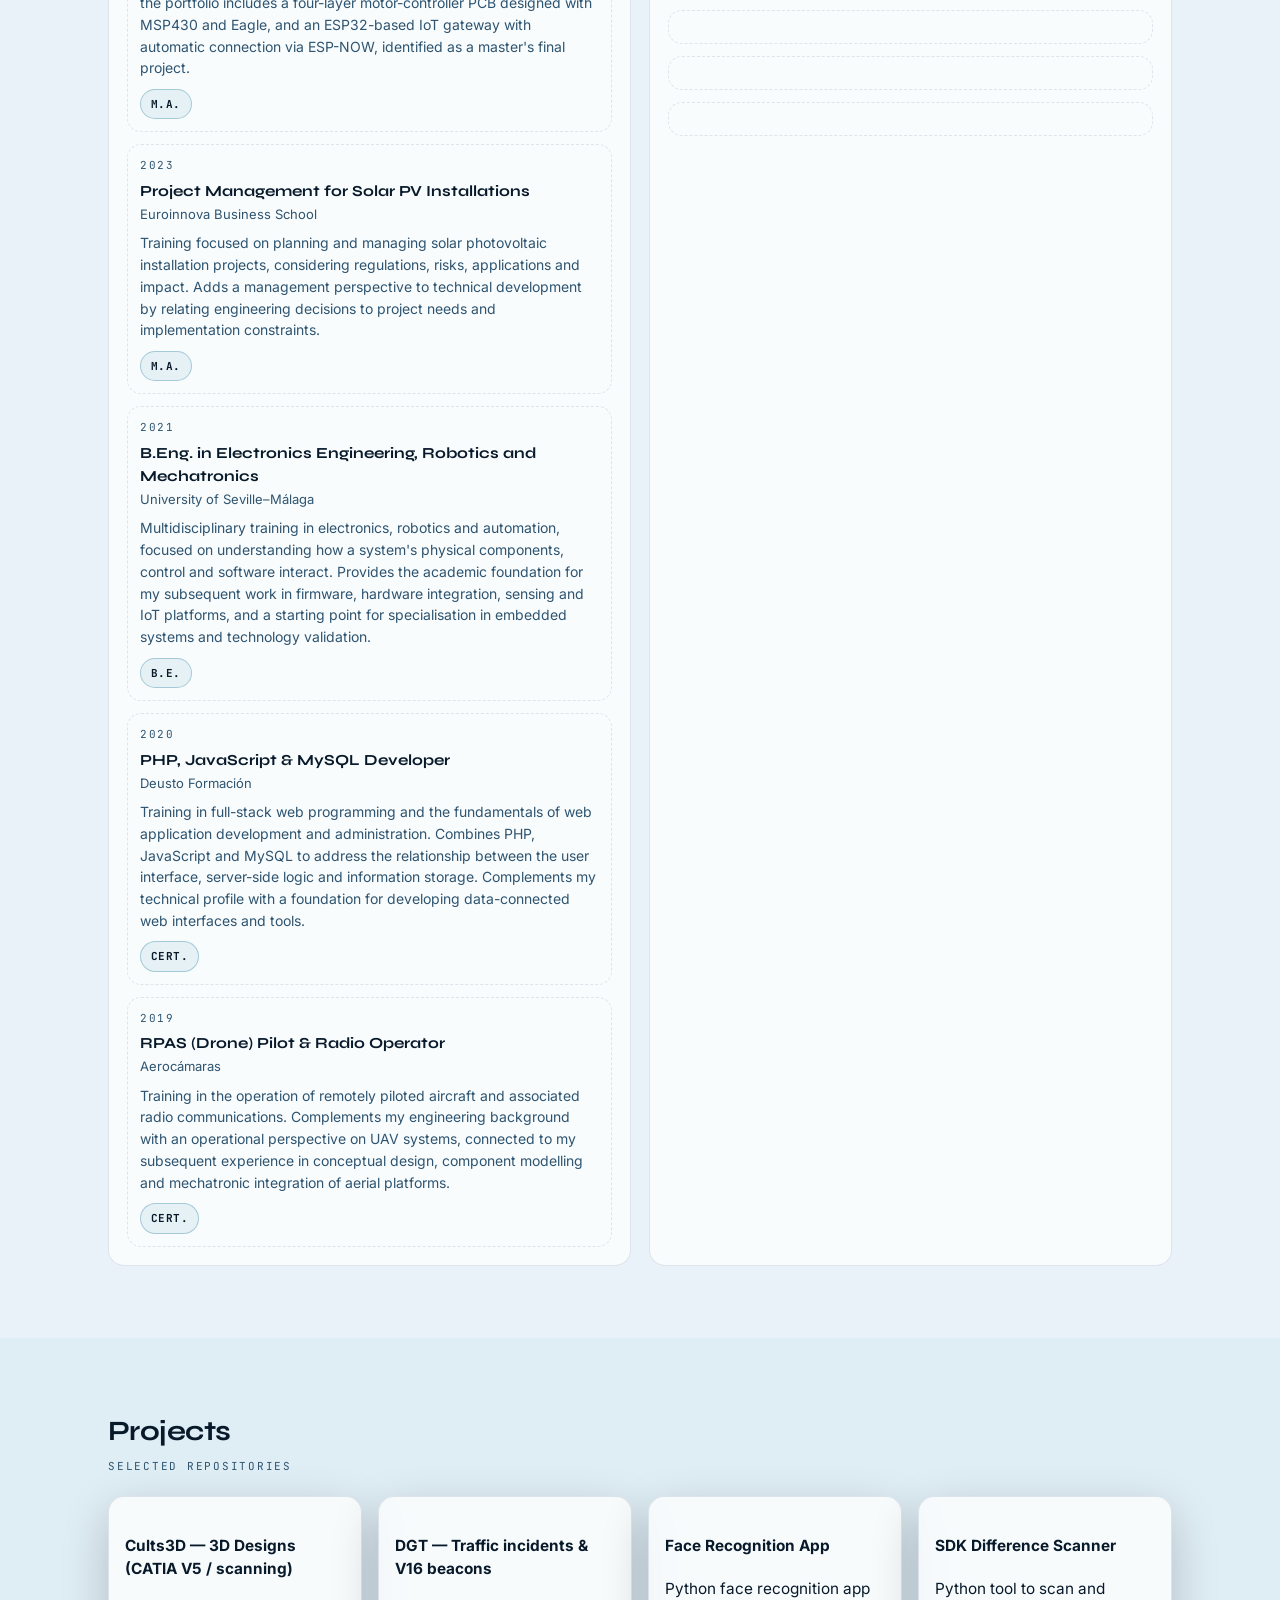
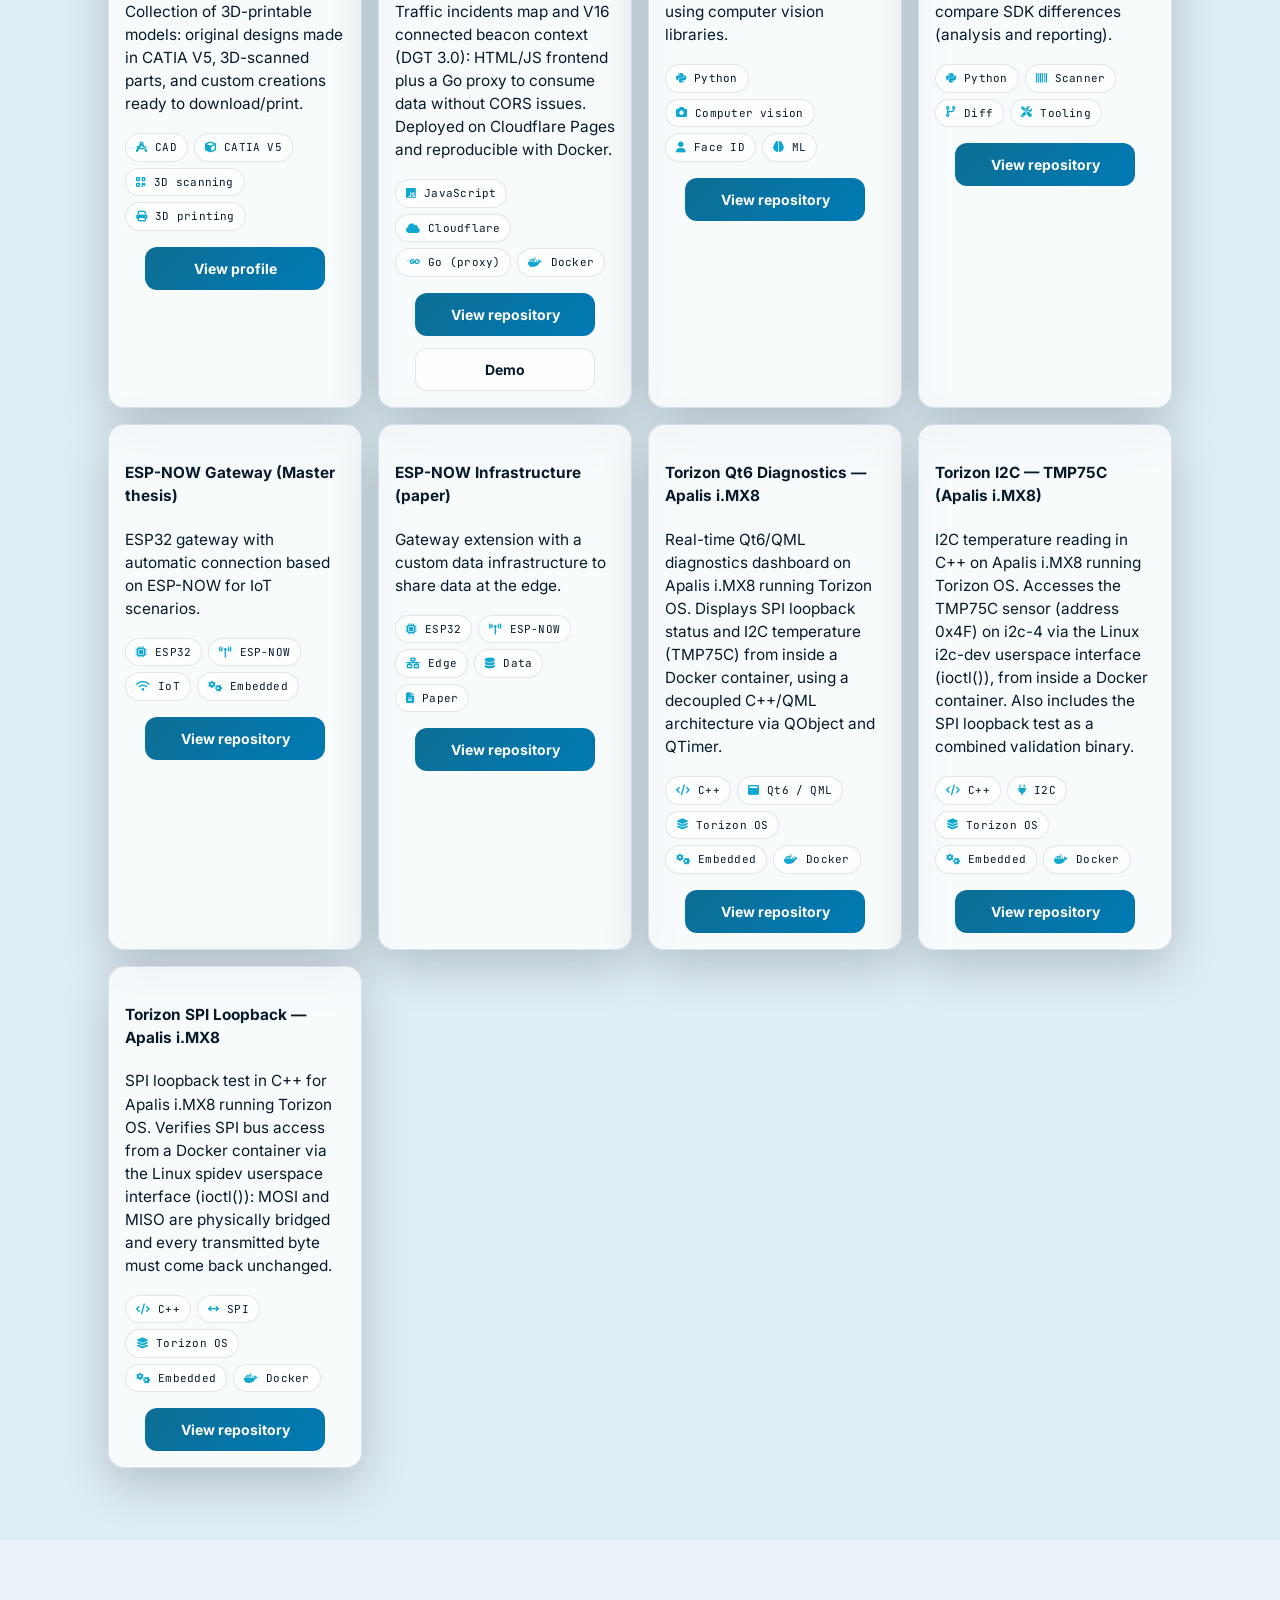
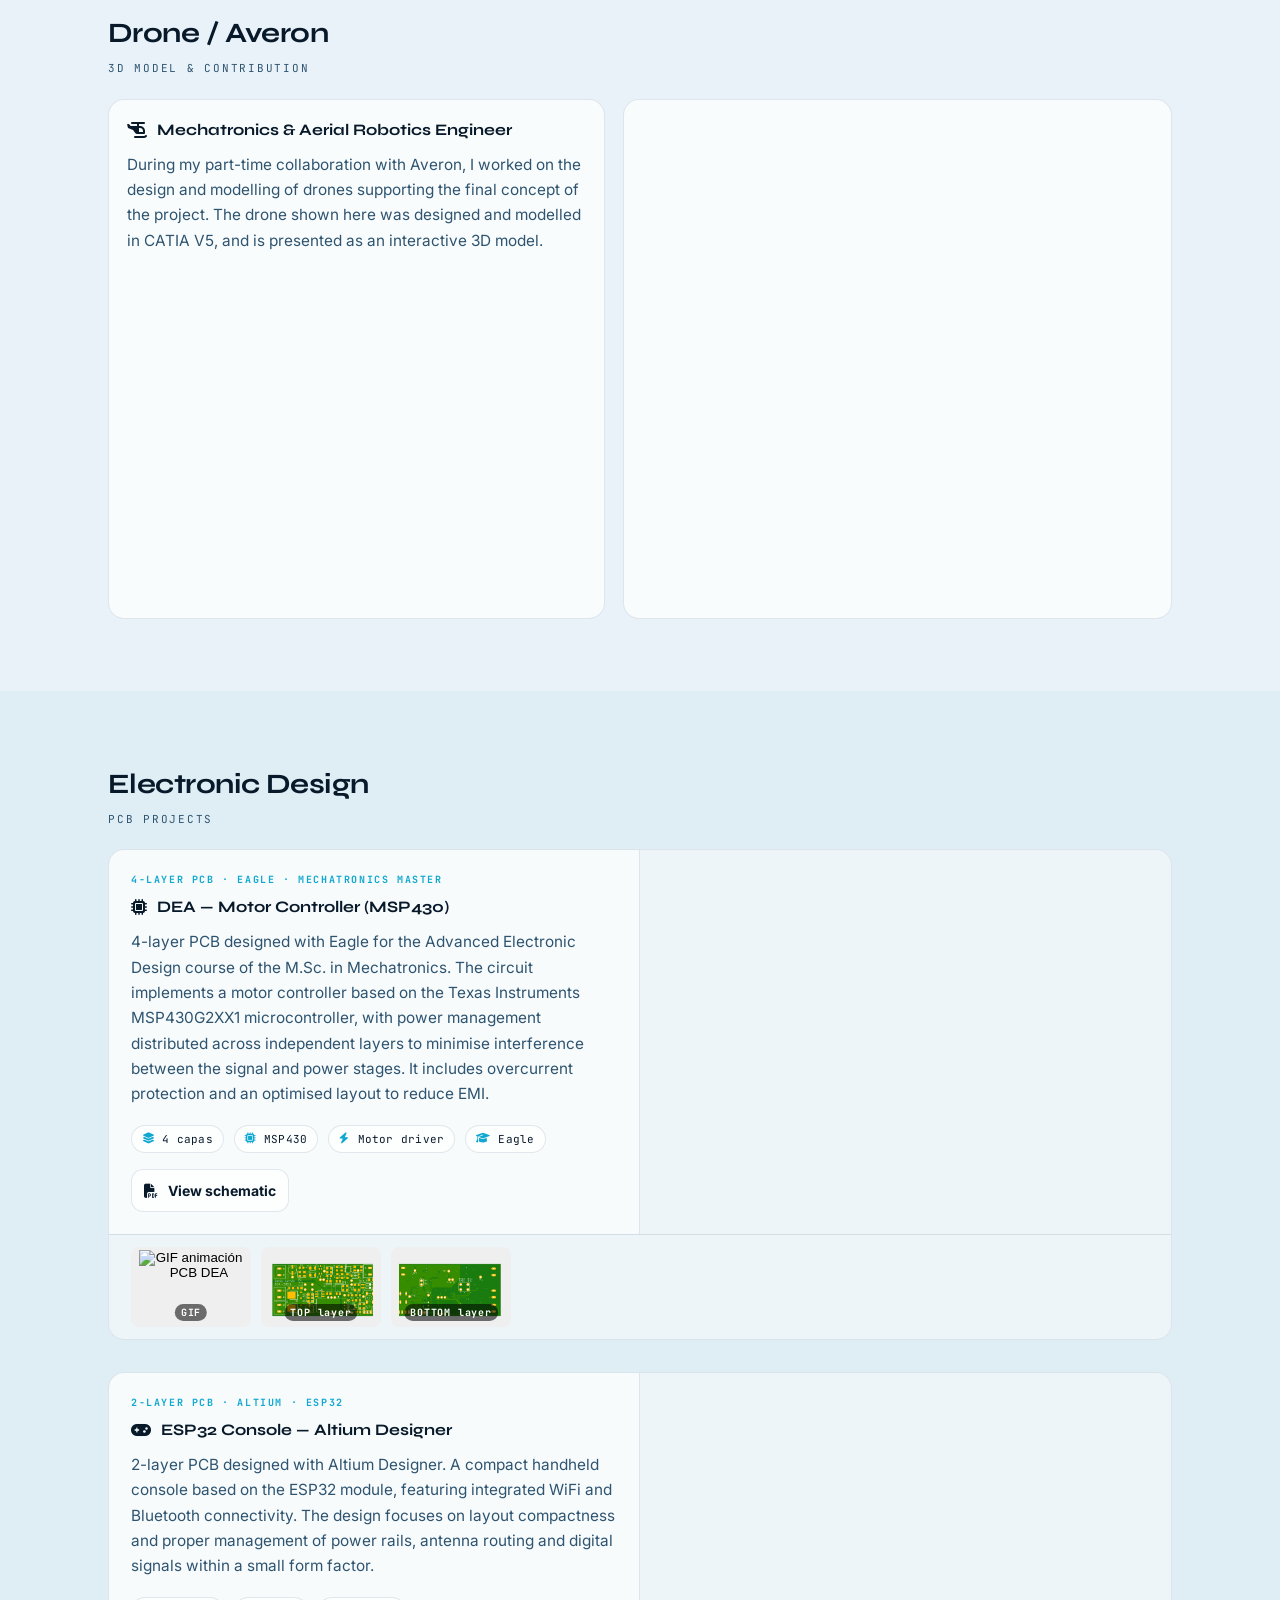
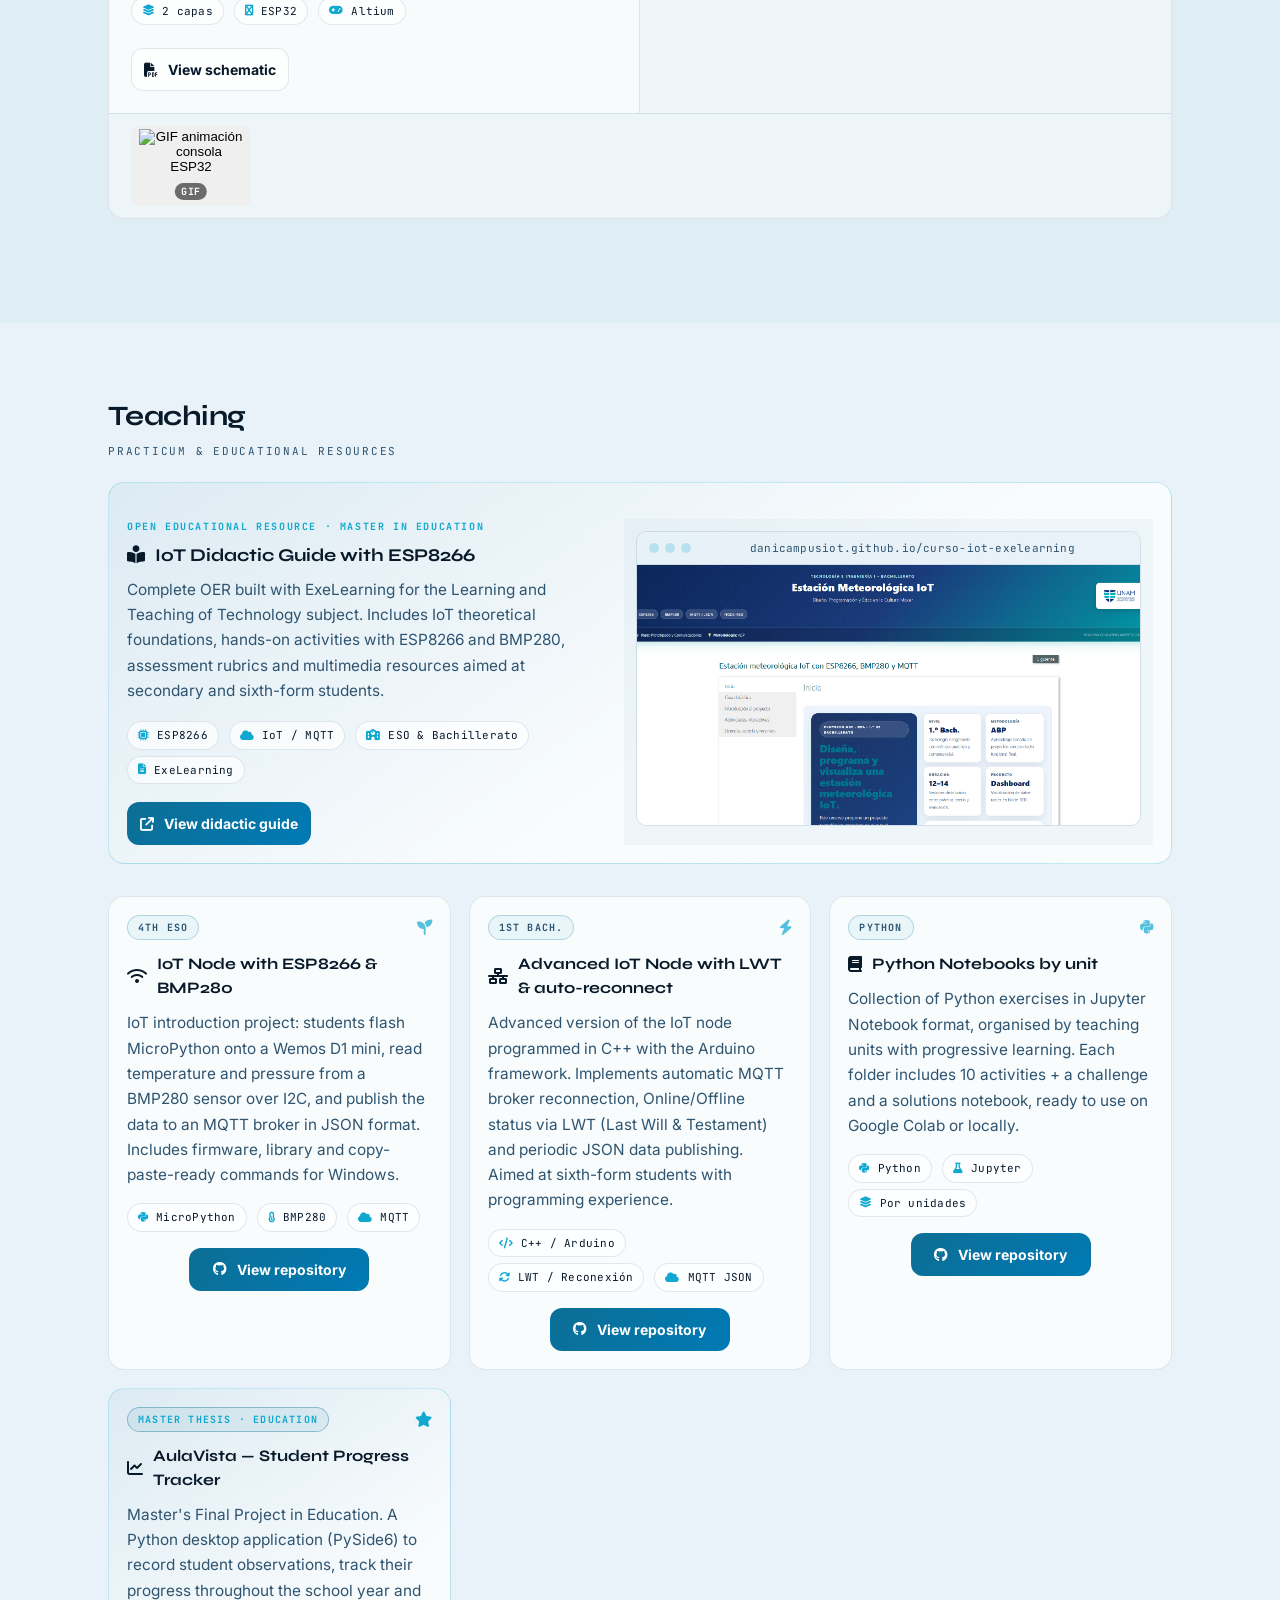
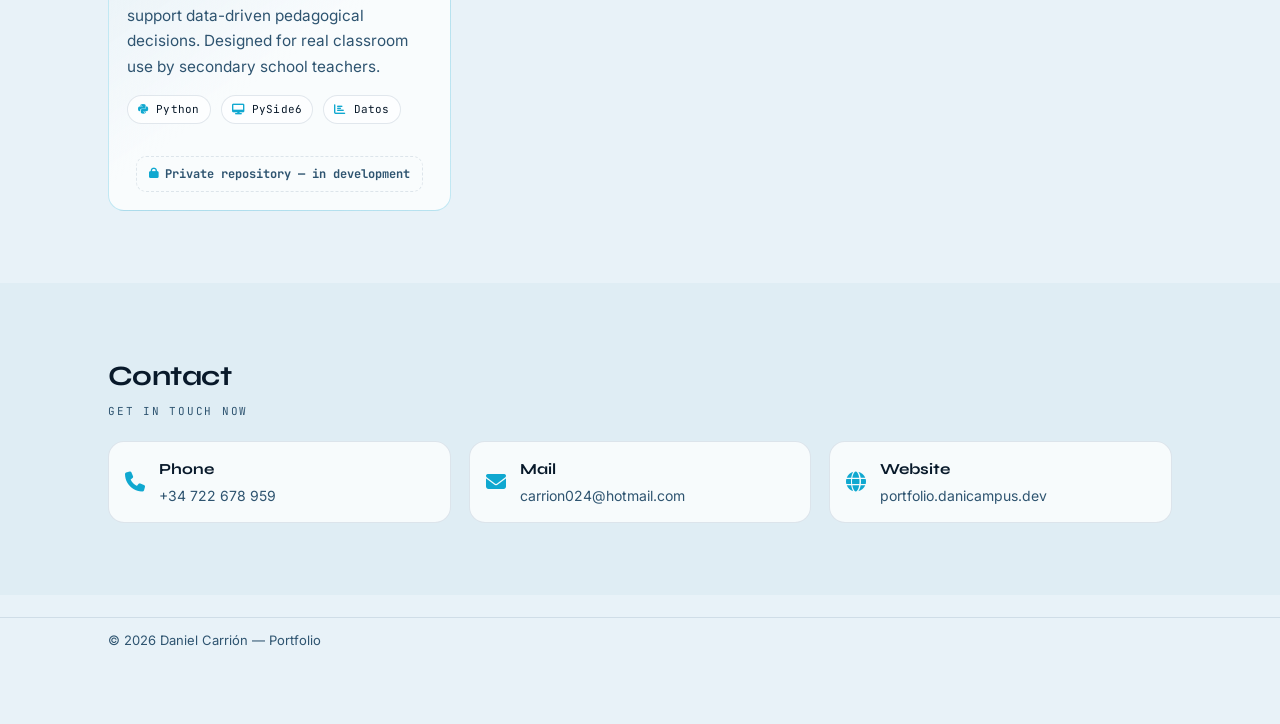
==== commit 400ce0b6: "fix: mobile navigation states and portfolio custom domain" ====
--- a/index.html
+++ b/index.html
@@ -10,14 +10,14 @@
   <meta name="google-site-verification" content="HoUo43dU0InKn1sSWaQ6md-1Ii3aaviSwJej90ehszo" />
 
   <!-- Canonical -->
-  <link rel="canonical" href="https://danicampusiot.github.io/" />
+  <link rel="canonical" href="https://portfolio.danicampus.dev/" />
 
   <!-- PWA Manifest -->
   <link rel="manifest" href="/manifest.webmanifest" />
 
   <!-- Open Graph -->
   <meta property="og:type"        content="website" />
-  <meta property="og:url"         content="https://danicampusiot.github.io/" />
+  <meta property="og:url"         content="https://portfolio.danicampus.dev/" />
   <meta property="og:title"       content="Daniel Carrión — Portfolio" />
   <meta property="og:description" content="Portfolio/CV de Daniel Carrión: ingeniería, programación, IoT y experiencia profesional." />
   <meta property="og:image"       content="https://danicampusiot.github.io/img/me.png" />
@@ -45,7 +45,7 @@
     "@context": "https://schema.org",
     "@type": "Person",
     "name": "Daniel Carrión",
-    "url": "https://danicampusiot.github.io/",
+    "url": "https://portfolio.danicampus.dev/",
     "jobTitle": "Embedded Systems & IoT Engineer",
     "description": "Ingeniero electrónico, robótico y mecatrónico especializado en seguridad embebida, firmware, IoT y diseño PCB.",
     "image": "https://danicampusiot.github.io/img/me.png",
@@ -71,7 +71,7 @@
     referrerpolicy="no-referrer"
   />
 
-  <link rel="stylesheet" href="css/style.css" />
+  <link rel="stylesheet" href="css/style.css?v=nav-domain-20261026" />
 
   <!-- Fallback para navegadores sin JS: muestra aviso en timeline -->
   <noscript>
@@ -210,7 +210,7 @@
             </div>
             <div class="mini-row">
               <span class="mini-label" data-section="contact" data-value="webpage-title">Página web</span>
-              <a class="mini-value link" href="https://danicampusiot.github.io/" target="_blank" rel="noopener noreferrer">danicampusiot.github.io</a>
+              <a class="mini-value link" href="https://portfolio.danicampus.dev/" target="_blank" rel="noopener noreferrer">portfolio.danicampus.dev</a>
             </div>
           </div>
         </div>
@@ -654,11 +654,11 @@
               <div class="contact-value">&#8203;</div>
             </div>
           </a>
-          <a class="contact-card" href="https://danicampusiot.github.io/" target="_blank" rel="noopener noreferrer" aria-label="Abrir web">
+          <a class="contact-card" href="https://portfolio.danicampus.dev/" target="_blank" rel="noopener noreferrer" aria-label="Abrir web">
             <i class="fa-solid fa-globe" aria-hidden="true" style="font-size:20px;color:var(--accent2)"></i>
             <div>
               <div class="contact-title" data-section="contact" data-value="webpage-title">Página web</div>
-              <div class="contact-value">danicampusiot.github.io</div>
+              <div class="contact-value">portfolio.danicampus.dev</div>
             </div>
           </a>
         </div>
@@ -681,7 +681,7 @@
   </div>
 
   <script type="module" src="https://ajax.googleapis.com/ajax/libs/model-viewer/3.4.0/model-viewer.min.js"></script>
-  <script src="js/app.js" defer></script>
+  <script src="js/app.js?v=nav-domain-20261026" defer></script>
 
   <script>
     const lbOverlay = document.getElementById('lbOverlay');
@@ -707,24 +707,6 @@
     lbOverlay.addEventListener('click', e => { if (e.target === lbOverlay) closeLb(); });
     document.addEventListener('keydown', e => { if (e.key === 'Escape') closeLb(); });
 
-    // Dropdown nav
-    const dropdownBtn  = document.getElementById('dropdownBtn');
-    const dropdownMenu = document.getElementById('dropdownMenu');
-    const navDropdown  = document.getElementById('navDropdown');
-
-    function toggleDropdown(force) {
-      const open = typeof force === 'boolean' ? force : dropdownBtn.getAttribute('aria-expanded') !== 'true';
-      dropdownBtn.setAttribute('aria-expanded', String(open));
-      navDropdown.classList.toggle('is-open', open);
-    }
-
-    dropdownBtn?.addEventListener('click', e => { e.stopPropagation(); toggleDropdown(); });
-    document.addEventListener('click', e => {
-      if (!navDropdown?.contains(e.target)) toggleDropdown(false);
-    });
-    dropdownMenu?.querySelectorAll('a').forEach(a => {
-      a.addEventListener('click', () => toggleDropdown(false));
-    });
   </script>
 </body>
 </html>
--- a/css/style.css
+++ b/css/style.css
@@ -1372,3 +1372,43 @@
     justify-content: space-between;
   }
 }
+
+/* Navigation repair: explicit disclosure states */
+.site-header .header-inner { padding-inline: 18px; }
+section[id] { scroll-margin-top: 80px; }
+.nav-dropdown.is-open > .nav-dropdown-menu {
+  visibility: visible; opacity: 1; pointer-events: auto;
+  transform: translateX(-50%) translateY(0);
+  transition-delay: 0s;
+}
+.nav-dropdown-menu a.is-active {
+  background: rgba(13,110,148,.10);
+  outline: 1px solid var(--chip-border);
+}
+@media (max-width: 820px) {
+  #primary-nav {
+    position: absolute; top: calc(100% + 8px);
+    left: 18px; right: 18px;
+    display: none; align-items: stretch;
+    max-height: calc(100vh - 100px);
+    max-height: calc(100dvh - 100px);
+    overflow-y: auto; overscroll-behavior: contain;
+    background: var(--page-bg-solid);
+  }
+  body.nav-open #primary-nav { display: flex; }
+  #primary-nav > a, #primary-nav .nav-dropdown-trigger,
+  #primary-nav .nav-dropdown-menu a {
+    min-height: 44px; display: flex; align-items: center;
+  }
+  #primary-nav .nav-dropdown { width: 100%; }
+  #primary-nav .nav-dropdown-menu {
+    display: none; visibility: hidden; opacity: 0;
+    pointer-events: none; transform: none;
+  }
+  #primary-nav .nav-dropdown.is-open > .nav-dropdown-menu {
+    display: block; visibility: visible; opacity: 1;
+    pointer-events: auto; transform: none;
+  }
+  #burger { min-width: 44px; min-height: 44px;
+    align-items: center; justify-content: center; }
+}
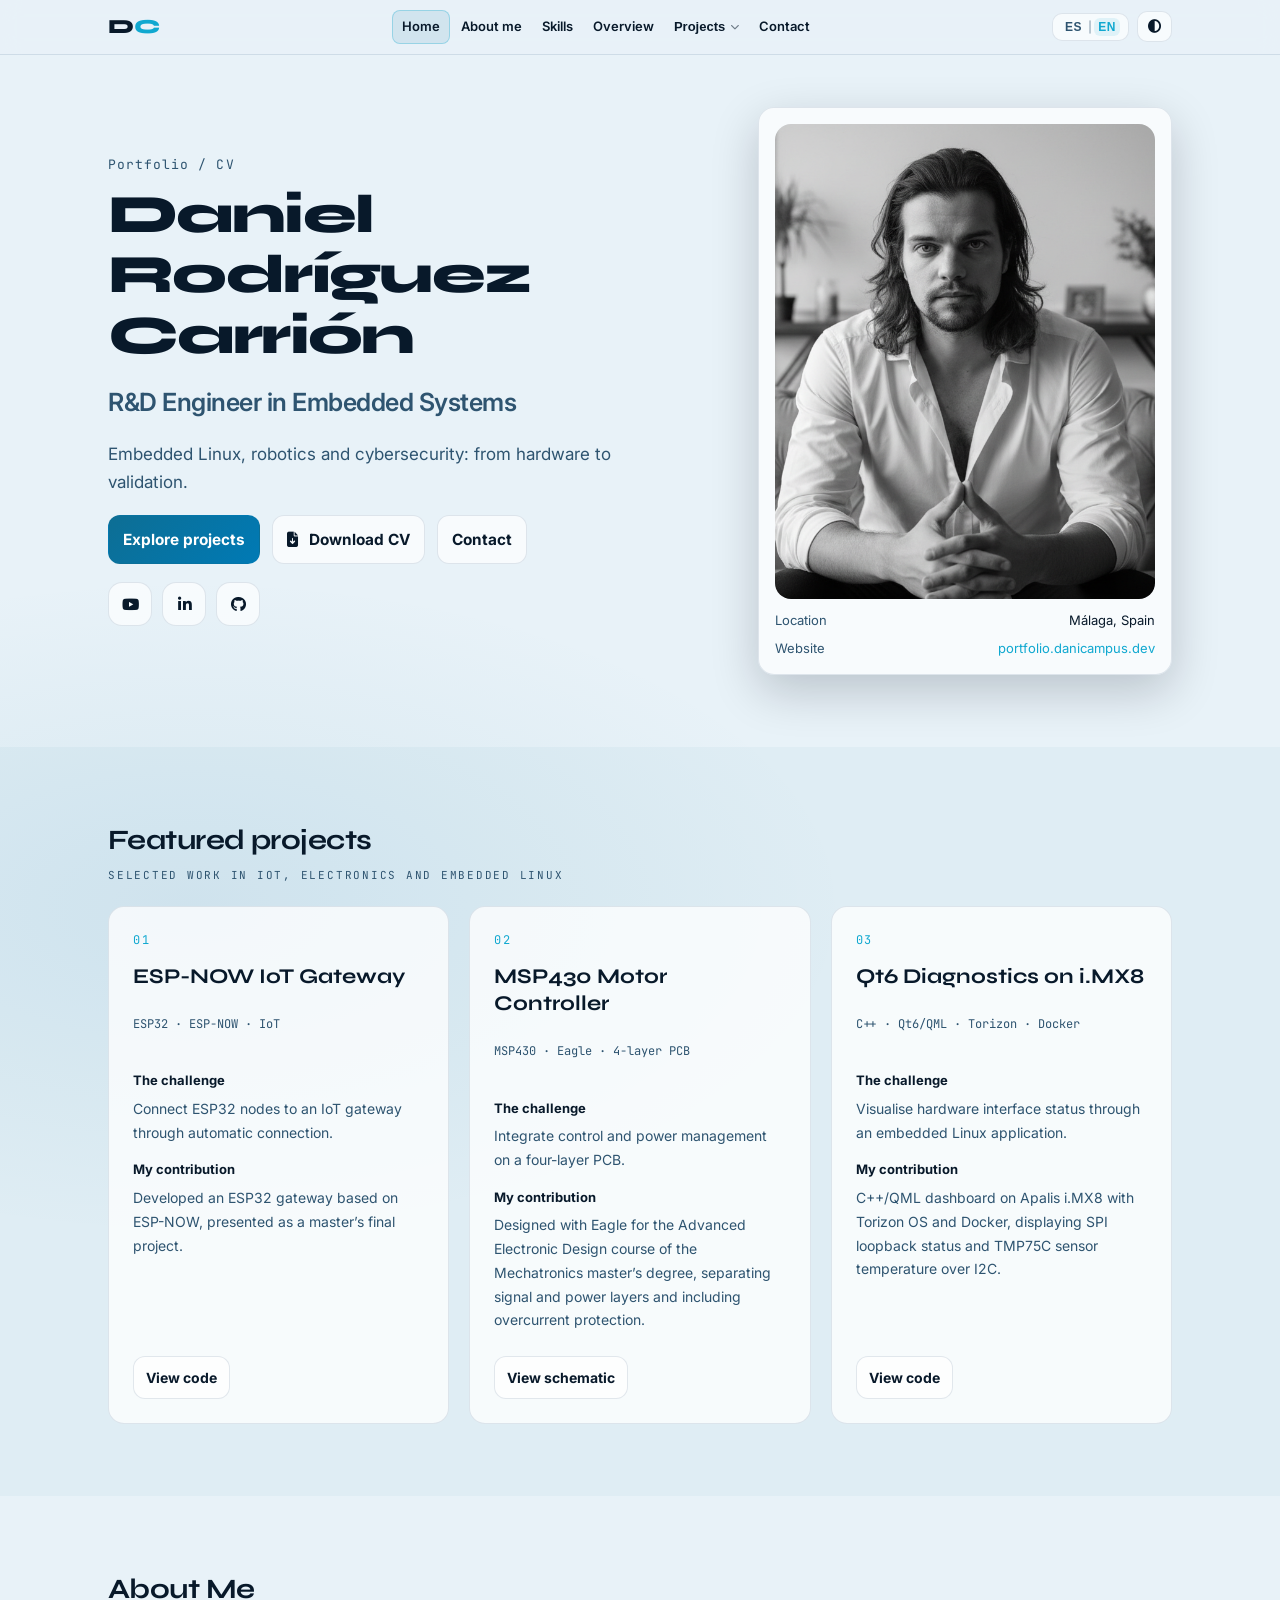
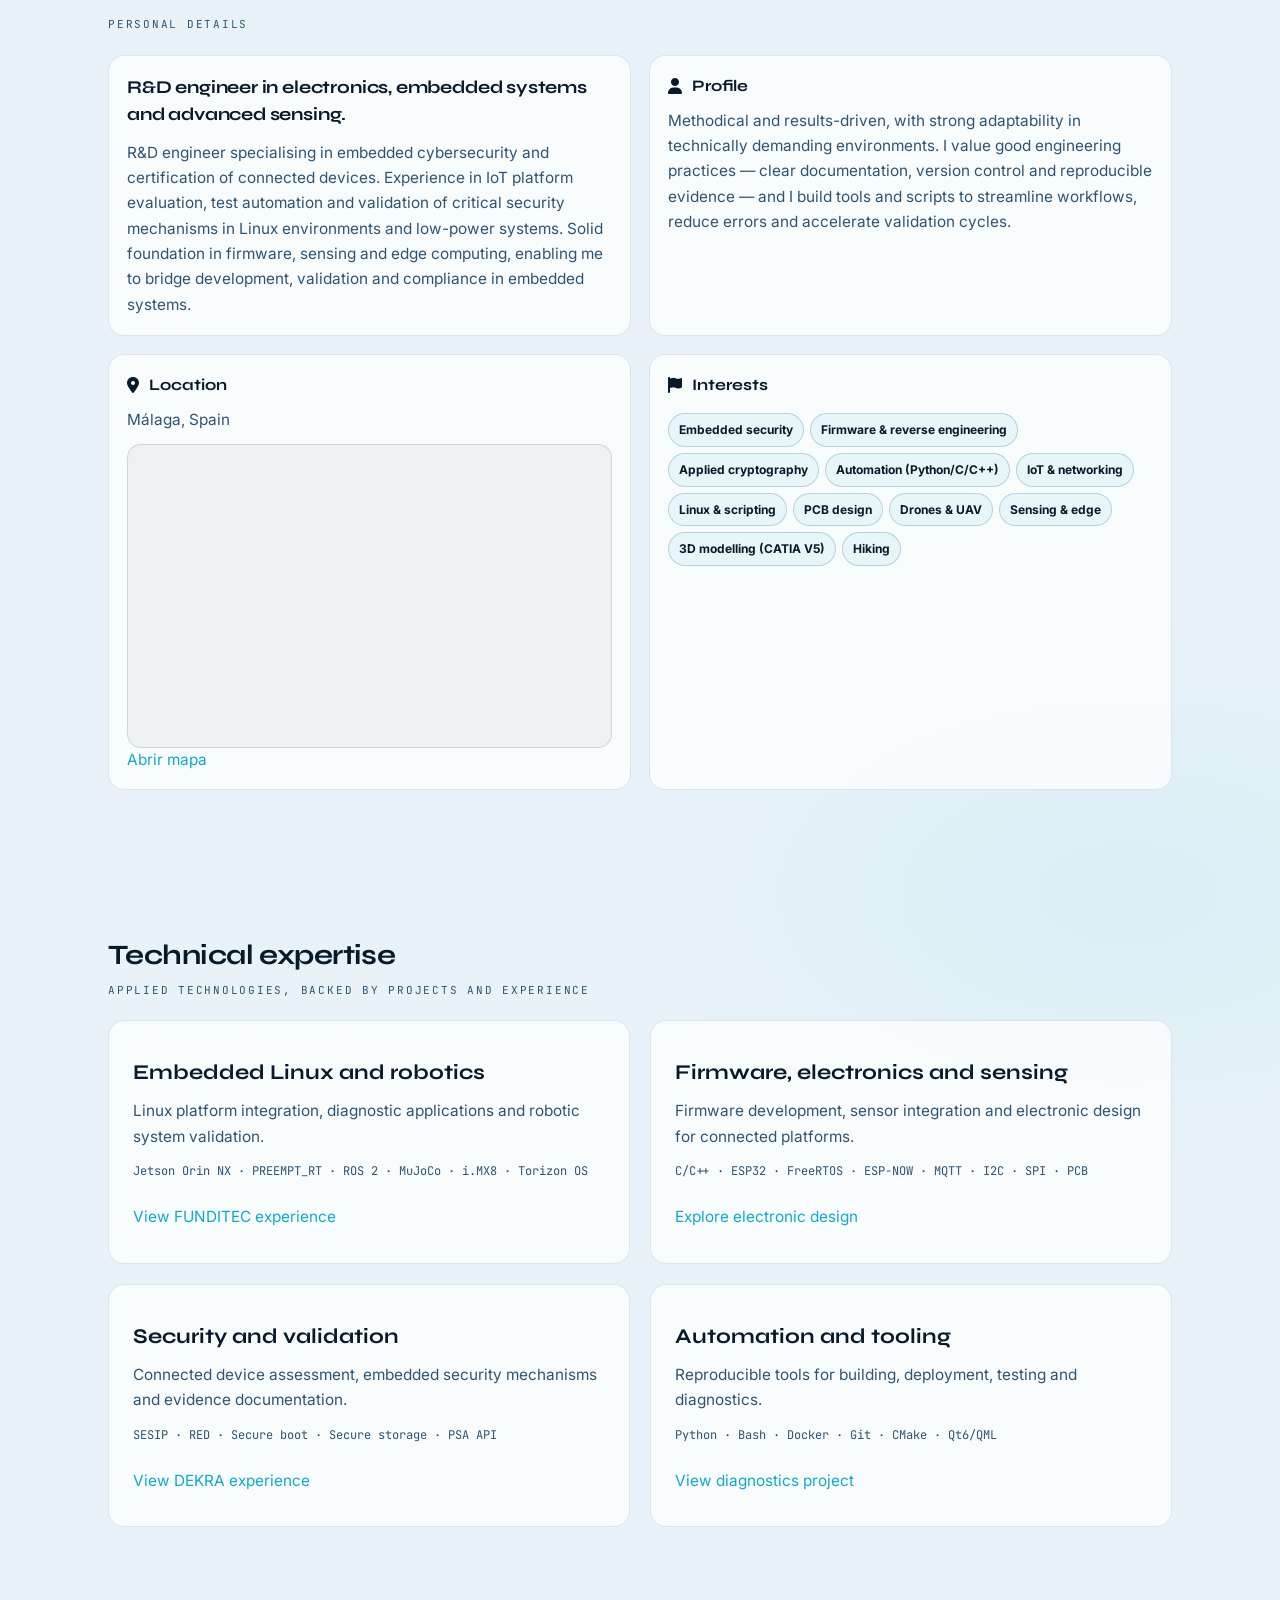
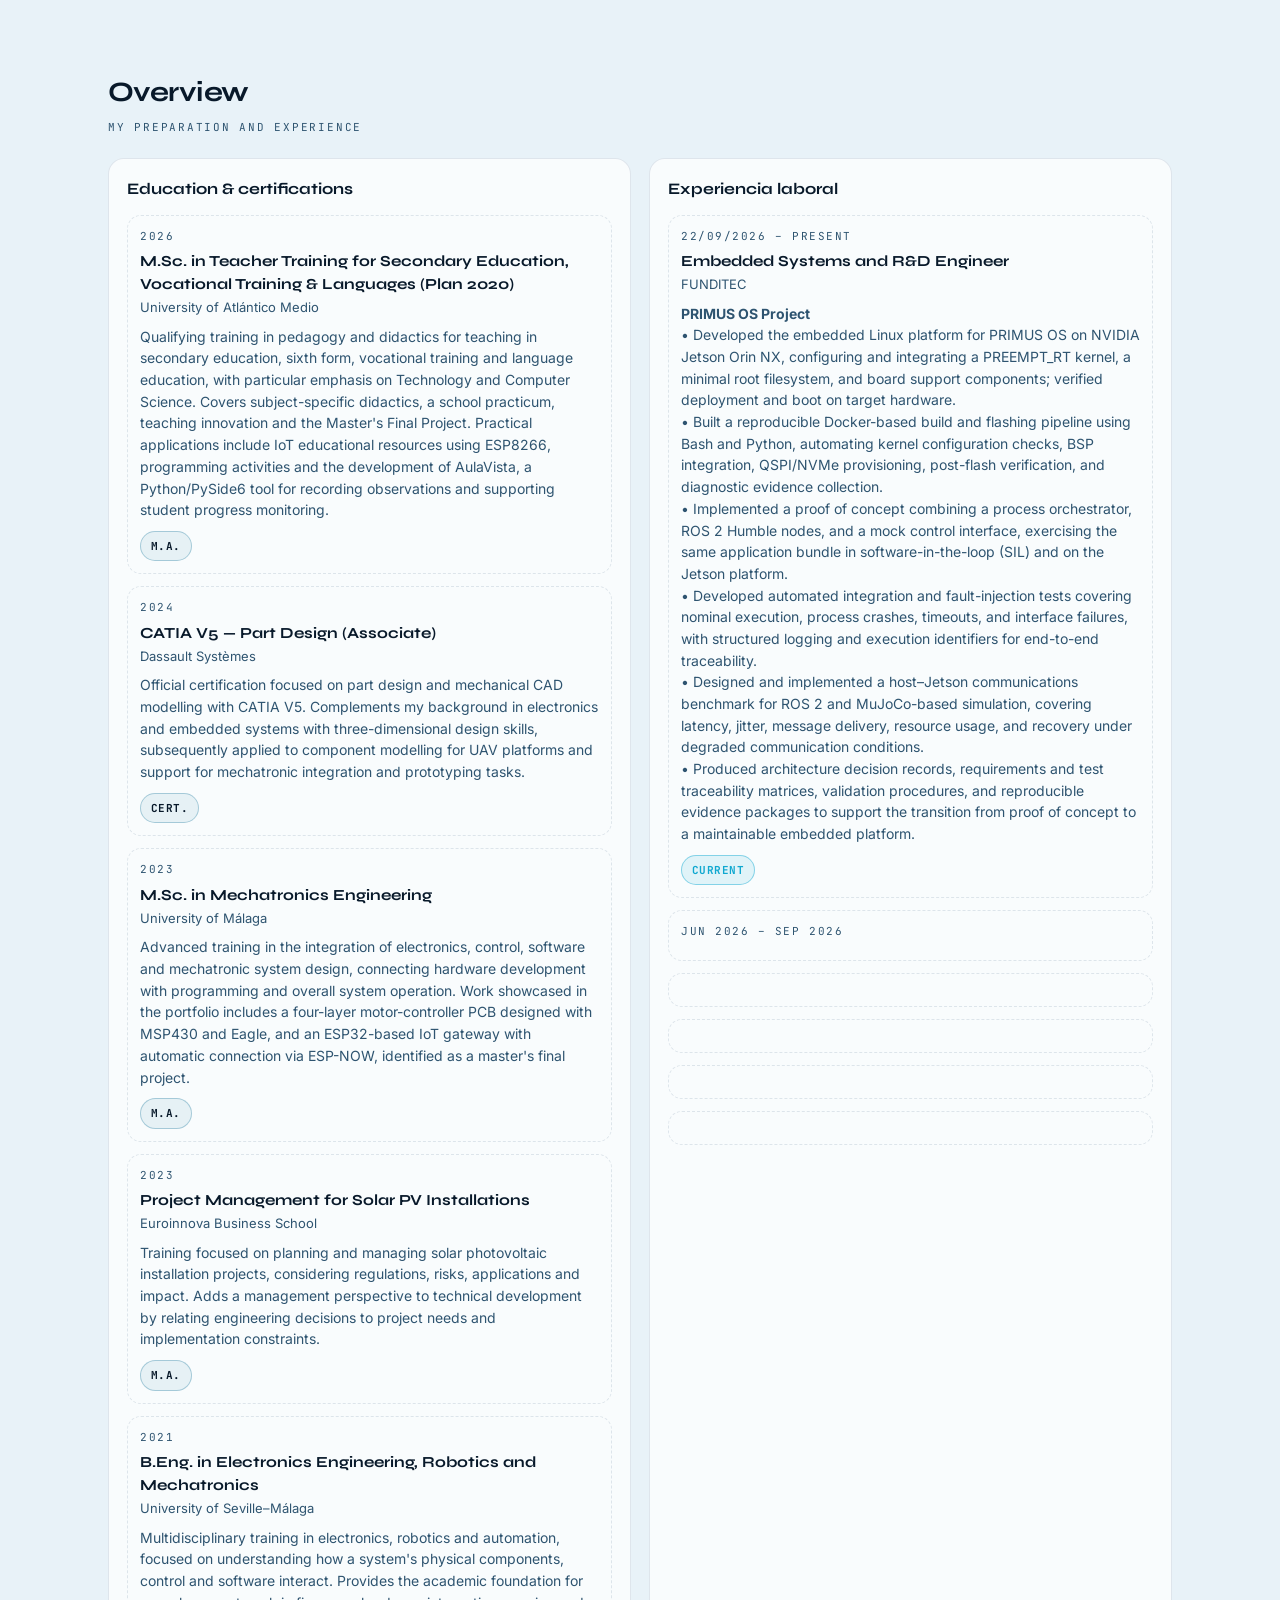
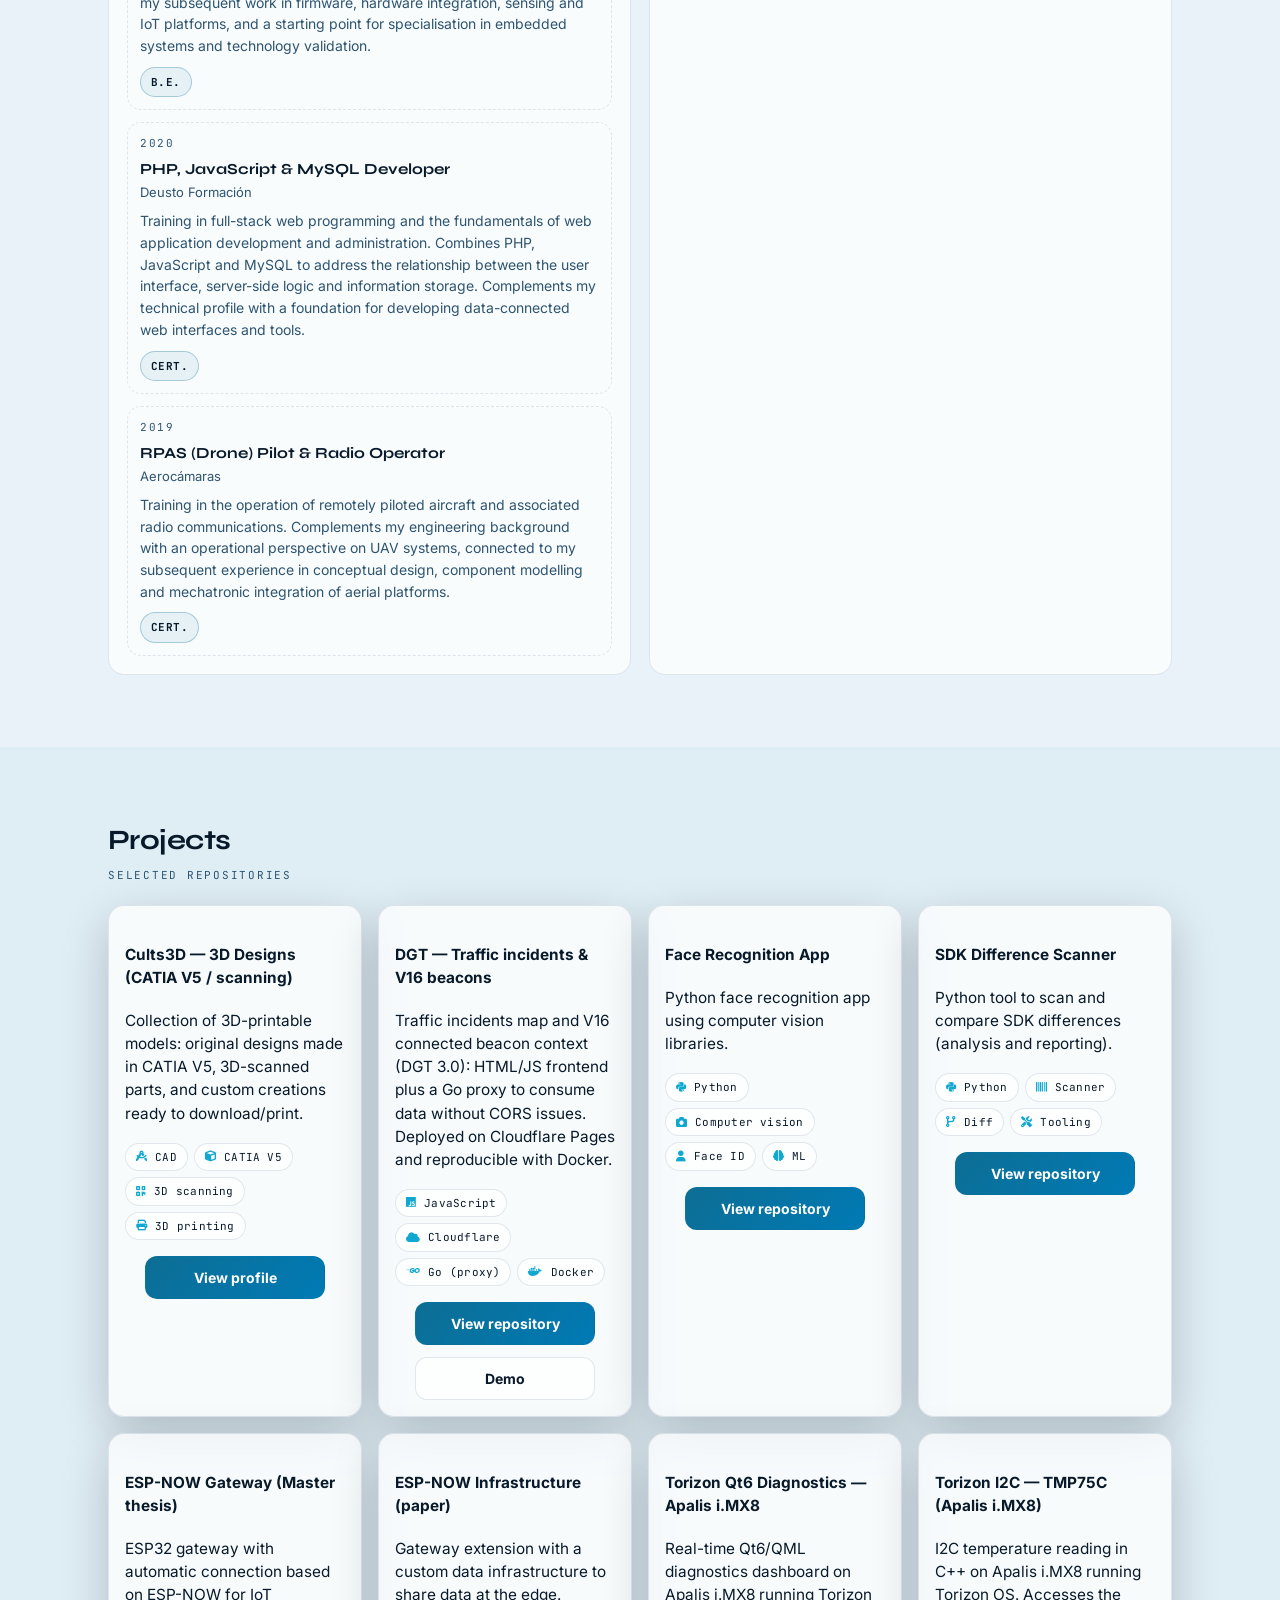
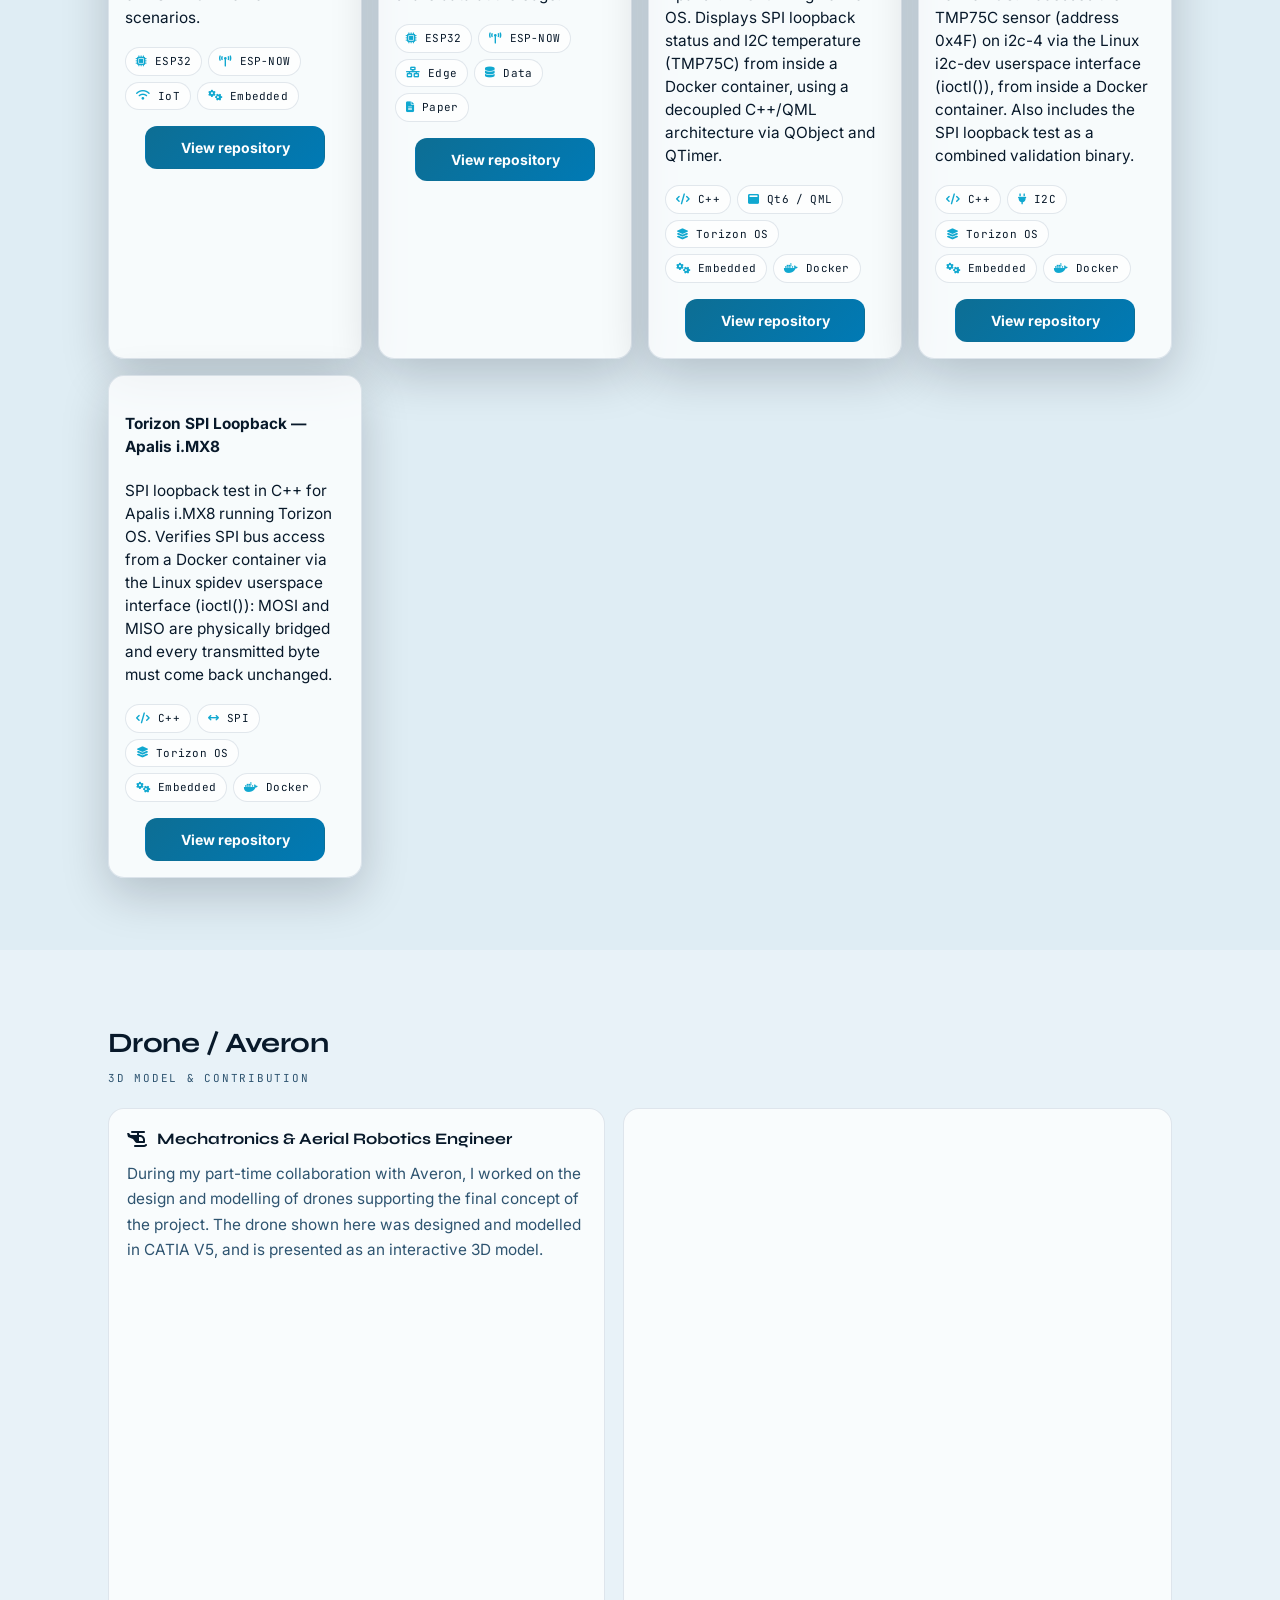
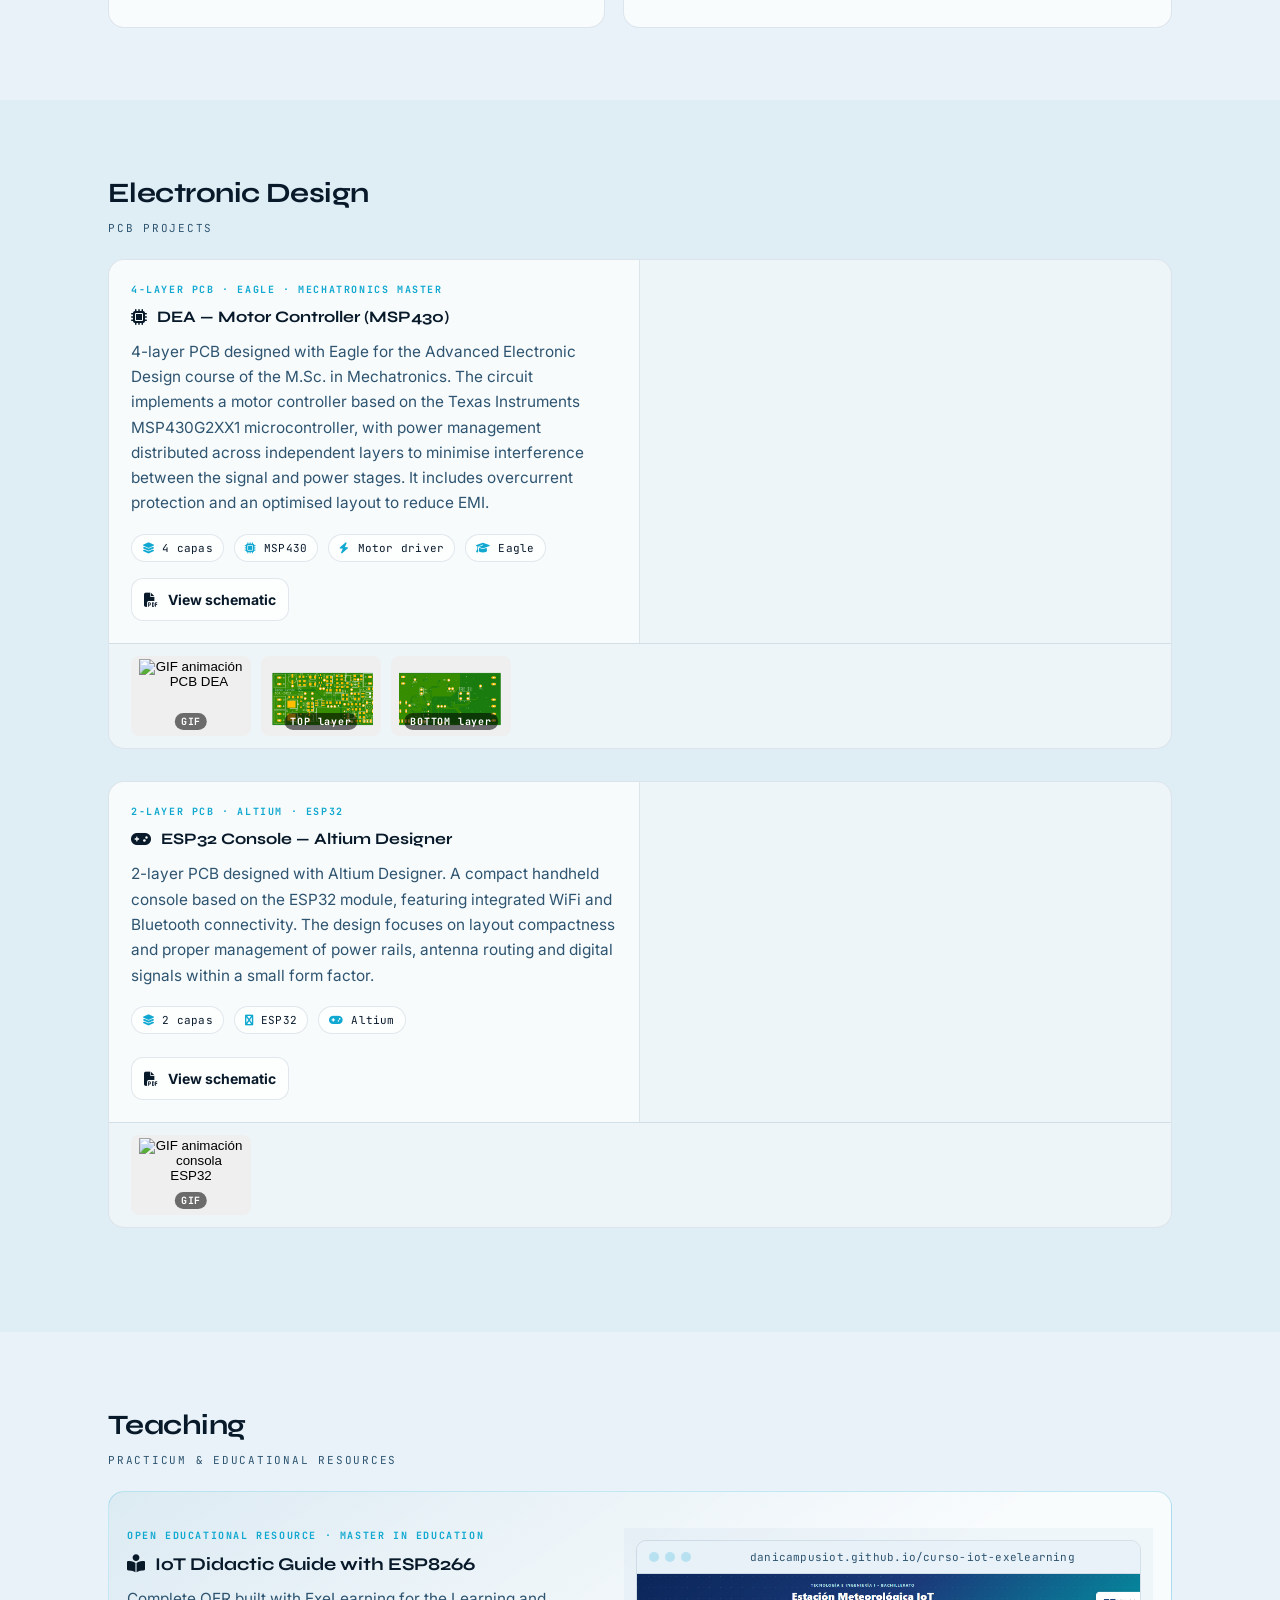
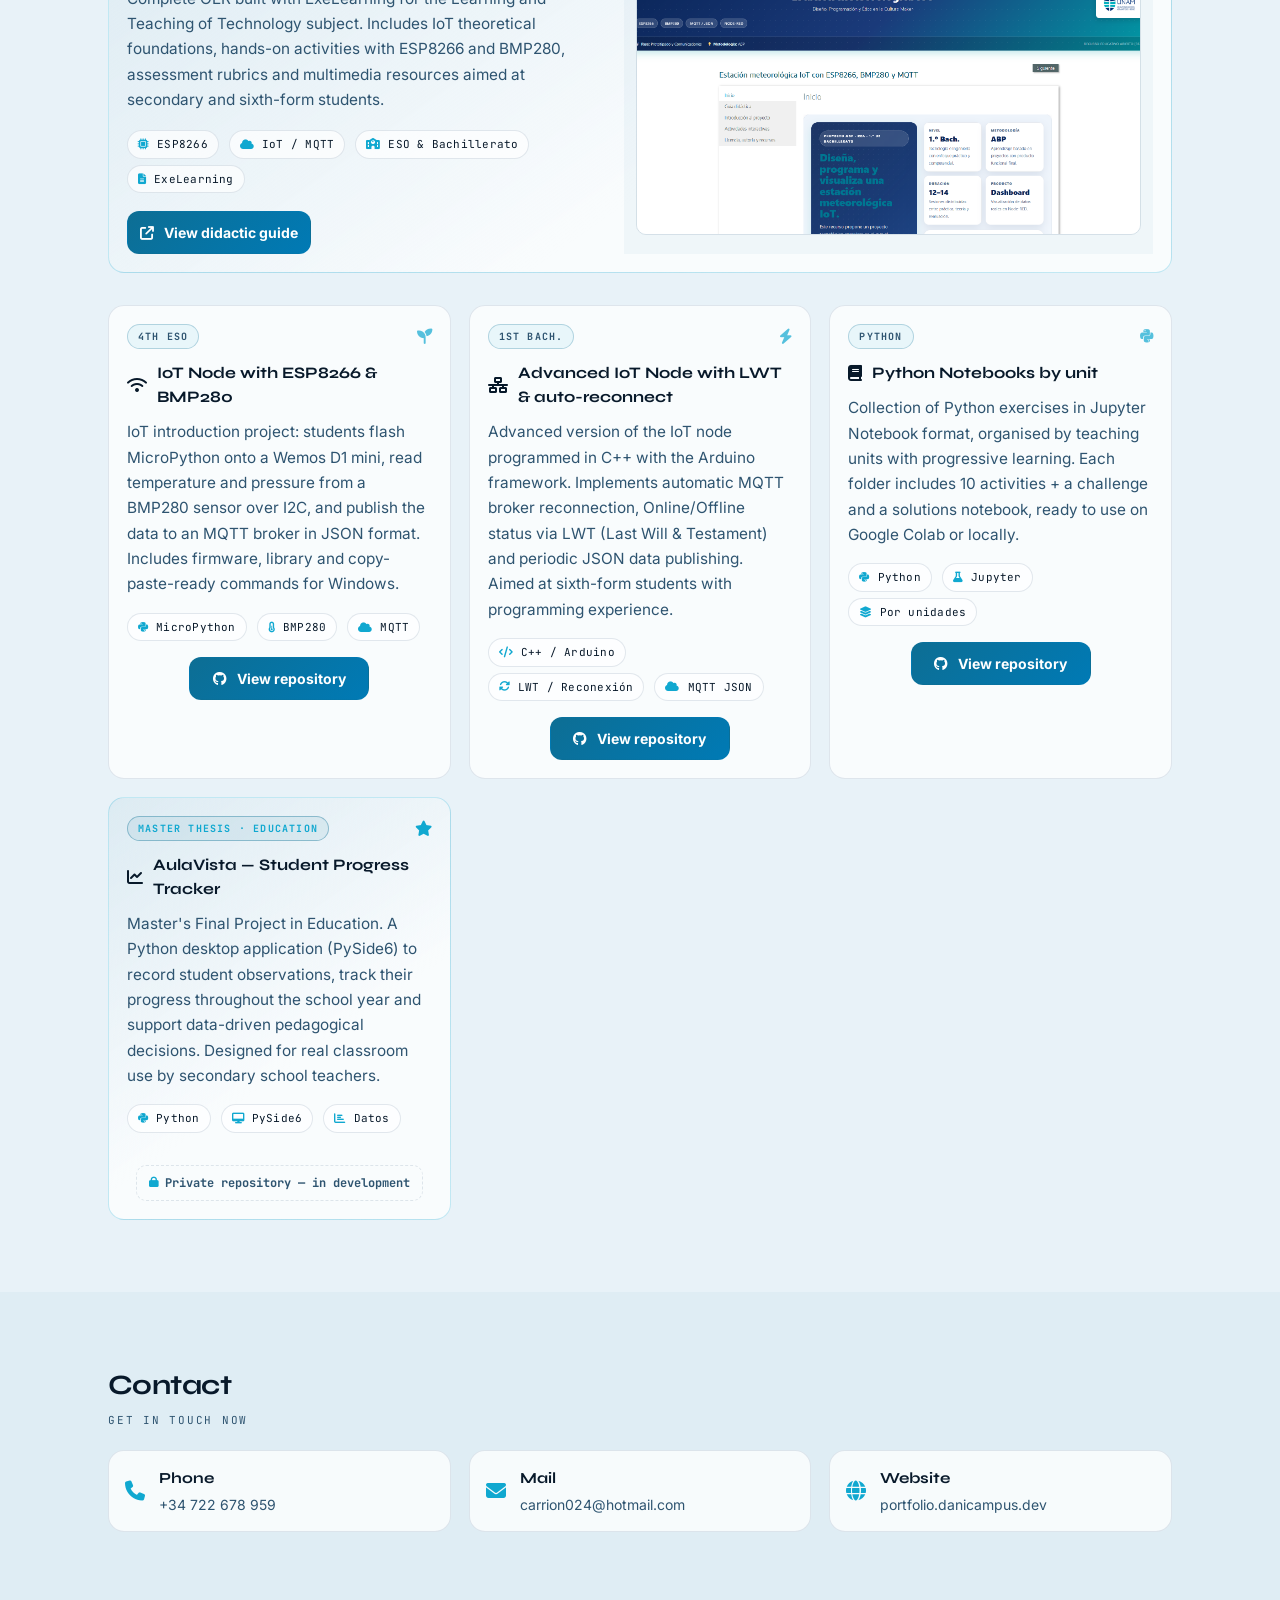
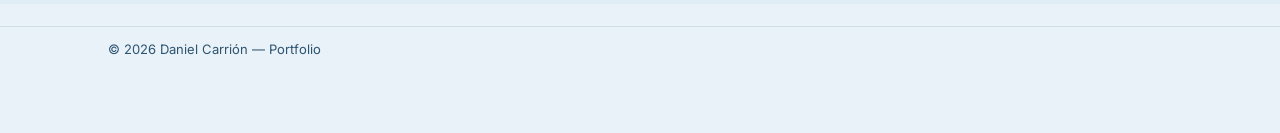
==== commit 5523b7ee: "feat: focused hero, three featured projects and evidence-based skills" ====
--- a/index.html
+++ b/index.html
@@ -71,7 +71,7 @@
     referrerpolicy="no-referrer"
   />
 
-  <link rel="stylesheet" href="css/style.css?v=nav-domain-20261026" />
+  <link rel="stylesheet" href="css/style.css?v=presentation-20261026" />
 
   <!-- Fallback para navegadores sin JS: muestra aviso en timeline -->
   <noscript>
@@ -178,10 +178,10 @@
       <div class="container hero-grid">
         <div class="hero-copy">
           <p class="kicker">Portfolio / CV</p>
-          <h1 class="hero-title">DANIEL CARRION</h1>
-          <p class="hero-subtitle" data-section="header" data-value="rol">INGENIERO, PROGRAMADOR, PROFESIONAL</p>
-          <div class="cta-row">
-            <a id="downloadCv" href="drc_cv_es.pdf" class="btn primary" download>
+          <h1 class="hero-title">Daniel Rodríguez Carrión</h1>
+          <p class="hero-subtitle" data-section="header" data-value="rol">Ingeniero de I+D en sistemas embebidos</p>
+          <p class="hero-intro" data-section="header" data-value="intro">Linux embebido, robótica y ciberseguridad: del hardware a la validación.</p><div class="cta-row"><a class="btn primary" href="#destacados" data-section="header" data-value="view-projects">Ver proyectos</a>
+            <a id="downloadCv" href="drc_cv_es.pdf" class="btn" download>
               <i class="fa-solid fa-file-arrow-down" aria-hidden="true"></i>
               <span data-section="header" data-value="download-cv">Descargar CV</span>
             </a>
@@ -217,7 +217,9 @@
       </div>
     </section>
 
-    <!-- ABOUT -->
+    <!-- FEATURED PROJECTS -->
+<section class="section section-alt" id="destacados"><div class="container"><h2 class="section-title" data-section="presentation" data-value="featured-title">Proyectos destacados</h2><p class="section-subtitle" data-section="presentation" data-value="featured-subtitle">Una selección de mi trabajo en IoT, electrónica y Linux embebido</p><div class="featured-grid"><article class="featured-project"><span class="featured-number" aria-hidden="true">01</span><h3 class="featured-project-title" data-section="presentation" data-value="project0-title">Gateway IoT con ESP-NOW</h3><p class="featured-tech" data-section="presentation" data-value="project0-tech">ESP32 · ESP-NOW · IoT</p><dl><dt data-section="presentation" data-value="problem">El reto</dt><dd data-section="presentation" data-value="project0-problem">Conectar nodos ESP32 a una pasarela IoT mediante una conexión automática.</dd><dt data-section="presentation" data-value="contribution">Mi contribución</dt><dd data-section="presentation" data-value="project0-contribution">Desarrollo de una pasarela sobre ESP32 basada en ESP-NOW, presentada como trabajo de fin de máster.</dd></dl><a class="btn small" href="https://github.com/DaniCampusIoT/espnow_gateway" target="_blank" rel="noopener noreferrer" data-section="presentation" data-value="project0-link">Ver código</a></article><article class="featured-project"><span class="featured-number" aria-hidden="true">02</span><h3 class="featured-project-title" data-section="presentation" data-value="project1-title">Controlador de motor MSP430</h3><p class="featured-tech" data-section="presentation" data-value="project1-tech">MSP430 · Eagle · PCB de 4 capas</p><dl><dt data-section="presentation" data-value="problem">El reto</dt><dd data-section="presentation" data-value="project1-problem">Integrar control y gestión de potencia en una PCB de cuatro capas.</dd><dt data-section="presentation" data-value="contribution">Mi contribución</dt><dd data-section="presentation" data-value="project1-contribution">Diseño con Eagle para Diseño Electrónico Avanzado del Máster en Mecatrónica, con separación de señal y potencia y protecciones de sobrecorriente.</dd></dl><a class="btn small" href="hardware/dea/dea_circuit_sheets.pdf" target="_blank" rel="noopener noreferrer" data-section="presentation" data-value="project1-link">Ver esquemático</a></article><article class="featured-project"><span class="featured-number" aria-hidden="true">03</span><h3 class="featured-project-title" data-section="presentation" data-value="project2-title">Diagnóstico Qt6 sobre i.MX8</h3><p class="featured-tech" data-section="presentation" data-value="project2-tech">C++ · Qt6/QML · Torizon · Docker</p><dl><dt data-section="presentation" data-value="problem">El reto</dt><dd data-section="presentation" data-value="project2-problem">Visualizar el estado de las interfaces de hardware desde una aplicación en Linux embebido.</dd><dt data-section="presentation" data-value="contribution">Mi contribución</dt><dd data-section="presentation" data-value="project2-contribution">Dashboard C++/QML sobre Apalis i.MX8 con Torizon OS y Docker para mostrar el loopback SPI y la temperatura del sensor TMP75C por I2C.</dd></dl><a class="btn small" href="https://github.com/DaniCampusIoT/torizon-qt6-diagnostics" target="_blank" rel="noopener noreferrer" data-section="presentation" data-value="project2-link">Ver código</a></article></div></div></section>
+<!-- ABOUT -->
     <section class="section" id="sobremi">
       <div class="container">
         <h2 class="section-title" data-section="aboutme" data-value="aboutme-first-title">Sobre Mi</h2>
@@ -264,38 +266,7 @@
     </section>
 
     <!-- SKILLS -->
-    <section class="section section-alt" id="habilidades">
-      <div class="container">
-        <h2 class="section-title" data-section="skills" data-value="skills-first-title">Mis habilidades</h2>
-        <p class="section-subtitle" data-section="skills" data-value="skills-second-title">ME ESPECIALIZO EN</p>
-        <div class="skills">
-          <div class="skill" style="--level: 90">
-            <div class="skill-top"><span class="skill-name" data-section="skills" data-value="first-skill">Seguridad embebida</span><span class="skill-pct">90%</span></div>
-            <div class="skill-bar"><div class="skill-fill"></div></div>
-          </div>
-          <div class="skill" style="--level: 85">
-            <div class="skill-top"><span class="skill-name" data-section="skills" data-value="second-skill">Firmware / SoC</span><span class="skill-pct">85%</span></div>
-            <div class="skill-bar"><div class="skill-fill"></div></div>
-          </div>
-          <div class="skill" style="--level: 88">
-            <div class="skill-top"><span class="skill-name" data-section="skills" data-value="third-skill">Automatización (Python/C/C++)</span><span class="skill-pct">88%</span></div>
-            <div class="skill-bar"><div class="skill-fill"></div></div>
-          </div>
-          <div class="skill" style="--level: 80">
-            <div class="skill-top"><span class="skill-name" data-section="skills" data-value="fourth-skill">Diseño e impresión 3D</span><span class="skill-pct">80%</span></div>
-            <div class="skill-bar"><div class="skill-fill"></div></div>
-          </div>
-          <div class="skill" style="--level: 82">
-            <div class="skill-top"><span class="skill-name" data-section="skills" data-value="fifth-skill">IoT, BLE/Ethernet &amp; redes</span><span class="skill-pct">82%</span></div>
-            <div class="skill-bar"><div class="skill-fill"></div></div>
-          </div>
-          <div class="skill" style="--level: 78">
-            <div class="skill-top"><span class="skill-name" data-section="skills" data-value="sixth-skill">Linux, tooling &amp; depuración</span><span class="skill-pct">78%</span></div>
-            <div class="skill-bar"><div class="skill-fill"></div></div>
-          </div>
-        </div>
-      </div>
-    </section>
+<section class="section" id="habilidades"><div class="container"><h2 class="section-title" data-section="presentation" data-value="skills-title">Competencias técnicas</h2><p class="section-subtitle" data-section="presentation" data-value="skills-subtitle">Tecnologías aplicadas, con proyectos y experiencia como evidencia</p><div class="expertise-grid"><article class="expertise-card"><h3 class="" data-section="presentation" data-value="skill0-title">Linux embebido y robótica</h3><p class="muted" data-section="presentation" data-value="skill0-description">Integración de plataformas Linux, aplicaciones de diagnóstico y validación de sistemas robóticos.</p><p class="featured-tech" data-section="presentation" data-value="skill0-tech">Jetson Orin NX · PREEMPT_RT · ROS 2 · MuJoCo · i.MX8 · Torizon OS</p><a class="link" href="#experience-funditec" data-section="presentation" data-value="skill0-link">Ver experiencia en FUNDITEC</a></article><article class="expertise-card"><h3 class="" data-section="presentation" data-value="skill1-title">Firmware, electrónica y sensórica</h3><p class="muted" data-section="presentation" data-value="skill1-description">Desarrollo de firmware, integración de sensores y diseño electrónico para plataformas conectadas.</p><p class="featured-tech" data-section="presentation" data-value="skill1-tech">C/C++ · ESP32 · FreeRTOS · ESP-NOW · MQTT · I2C · SPI · PCB</p><a class="link" href="#hardware" data-section="presentation" data-value="skill1-link">Ver diseño electrónico</a></article><article class="expertise-card"><h3 class="" data-section="presentation" data-value="skill2-title">Seguridad y validación</h3><p class="muted" data-section="presentation" data-value="skill2-description">Evaluación de dispositivos conectados, mecanismos de seguridad embebida y documentación de evidencias.</p><p class="featured-tech" data-section="presentation" data-value="skill2-tech">SESIP · RED · Secure boot · Secure storage · PSA API</p><a class="link" href="#resumen" data-section="presentation" data-value="skill2-link">Ver experiencia en DEKRA</a></article><article class="expertise-card"><h3 class="" data-section="presentation" data-value="skill3-title">Automatización y herramientas</h3><p class="muted" data-section="presentation" data-value="skill3-description">Herramientas reproducibles para compilación, despliegue, pruebas y diagnóstico.</p><p class="featured-tech" data-section="presentation" data-value="skill3-tech">Python · Bash · Docker · Git · CMake · Qt6/QML</p><a class="link" href="https://github.com/DaniCampusIoT/torizon-qt6-diagnostics" data-section="presentation" data-value="skill3-link">Ver proyecto de diagnóstico</a></article></div></div></section>
 
     <!-- RESUME -->
     <section class="section" id="resumen">
--- a/css/style.css
+++ b/css/style.css
@@ -1412,3 +1412,24 @@
   #burger { min-width: 44px; min-height: 44px;
     align-items: center; justify-content: center; }
 }
+
+/* Portfolio presentation refresh */
+.hero-title { font-size: clamp(32px, 4.4vw, 54px); line-height: 1.12; }
+.hero-subtitle { font-family: var(--font-body); font-size: clamp(19px,2.3vw,25px); font-weight: 600; letter-spacing: -.02em; margin-top: 18px; }
+.hero-intro { max-width: 48ch; font-size: 17px; line-height: 1.7; color: var(--page-muted); }
+.featured-grid { display: grid; grid-template-columns: repeat(3,minmax(0,1fr)); gap: 20px; }
+.featured-project, .expertise-card { background: var(--card-bg); border: 1px solid var(--card-border); border-radius: var(--radius); padding: 24px; min-width: 0; }
+.featured-project { display: flex; flex-direction: column; }
+.featured-number { font-family: var(--font-mono); color: var(--accent2); font-size: 12px; letter-spacing: .14em; }
+.featured-project-title, .expertise-card h3 { font-family: var(--font-display); font-size: 21px; line-height: 1.3; margin: 14px 0 12px; }
+.featured-tech { font-family: var(--font-mono); font-size: 12px; line-height: 1.8; color: var(--page-muted); overflow-wrap: anywhere; }
+.featured-project dl { margin: 8px 0 24px; flex: 1; }
+.featured-project dt { font-weight: 700; font-size: 13px; margin-top: 16px; }
+.featured-project dd { margin: 6px 0 0; color: var(--page-muted); font-size: 14px; line-height: 1.7; }
+.featured-project .btn { align-self: flex-start; }
+.expertise-grid { display: grid; grid-template-columns: repeat(2,minmax(0,1fr)); gap: 20px; }
+.expertise-card .link { display: inline-flex; min-height: 44px; align-items: center; }
+#experience-funditec { scroll-margin-top: 80px; }
+@media (max-width: 920px) { .featured-grid { grid-template-columns: 1fr; } }
+@media (max-width: 768px) { .hero-intro { margin-inline: auto; } }
+@media (max-width: 600px) { .expertise-grid { grid-template-columns: 1fr; } .featured-project, .expertise-card { padding: 20px; } }
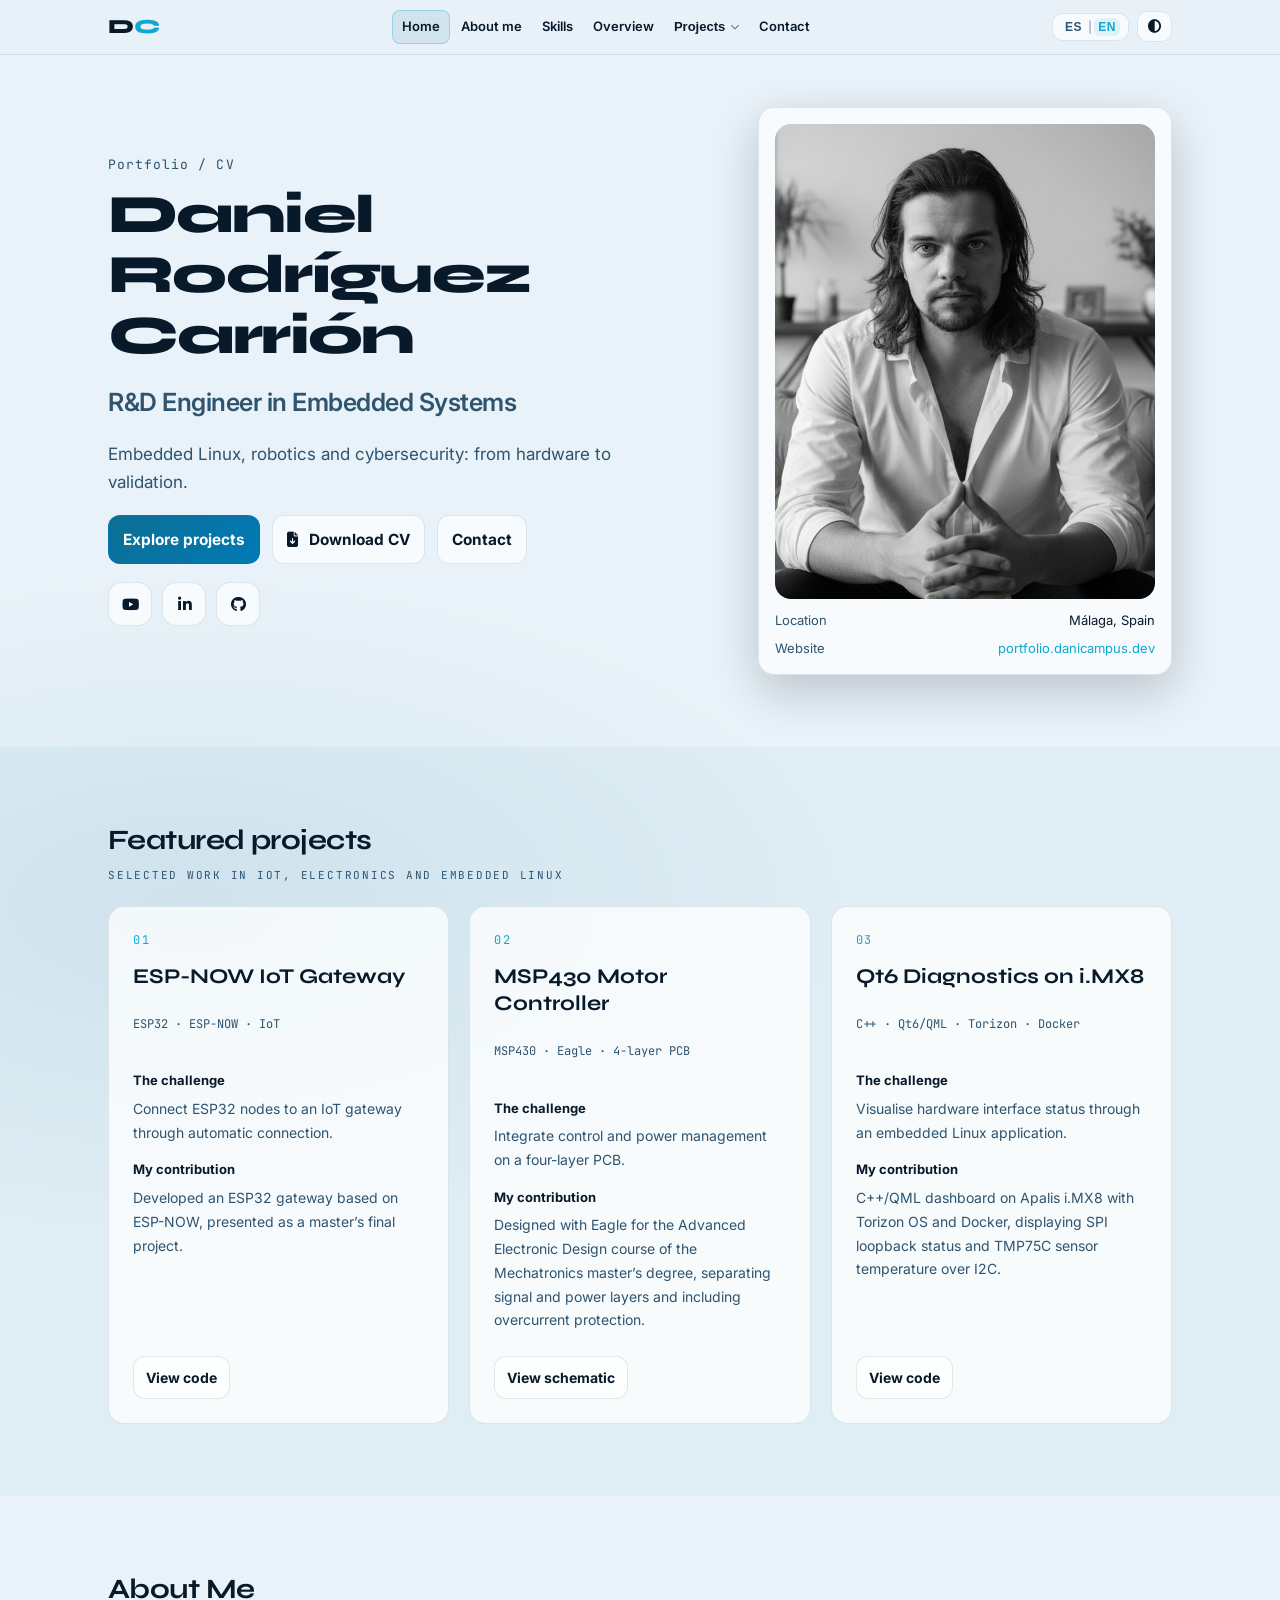
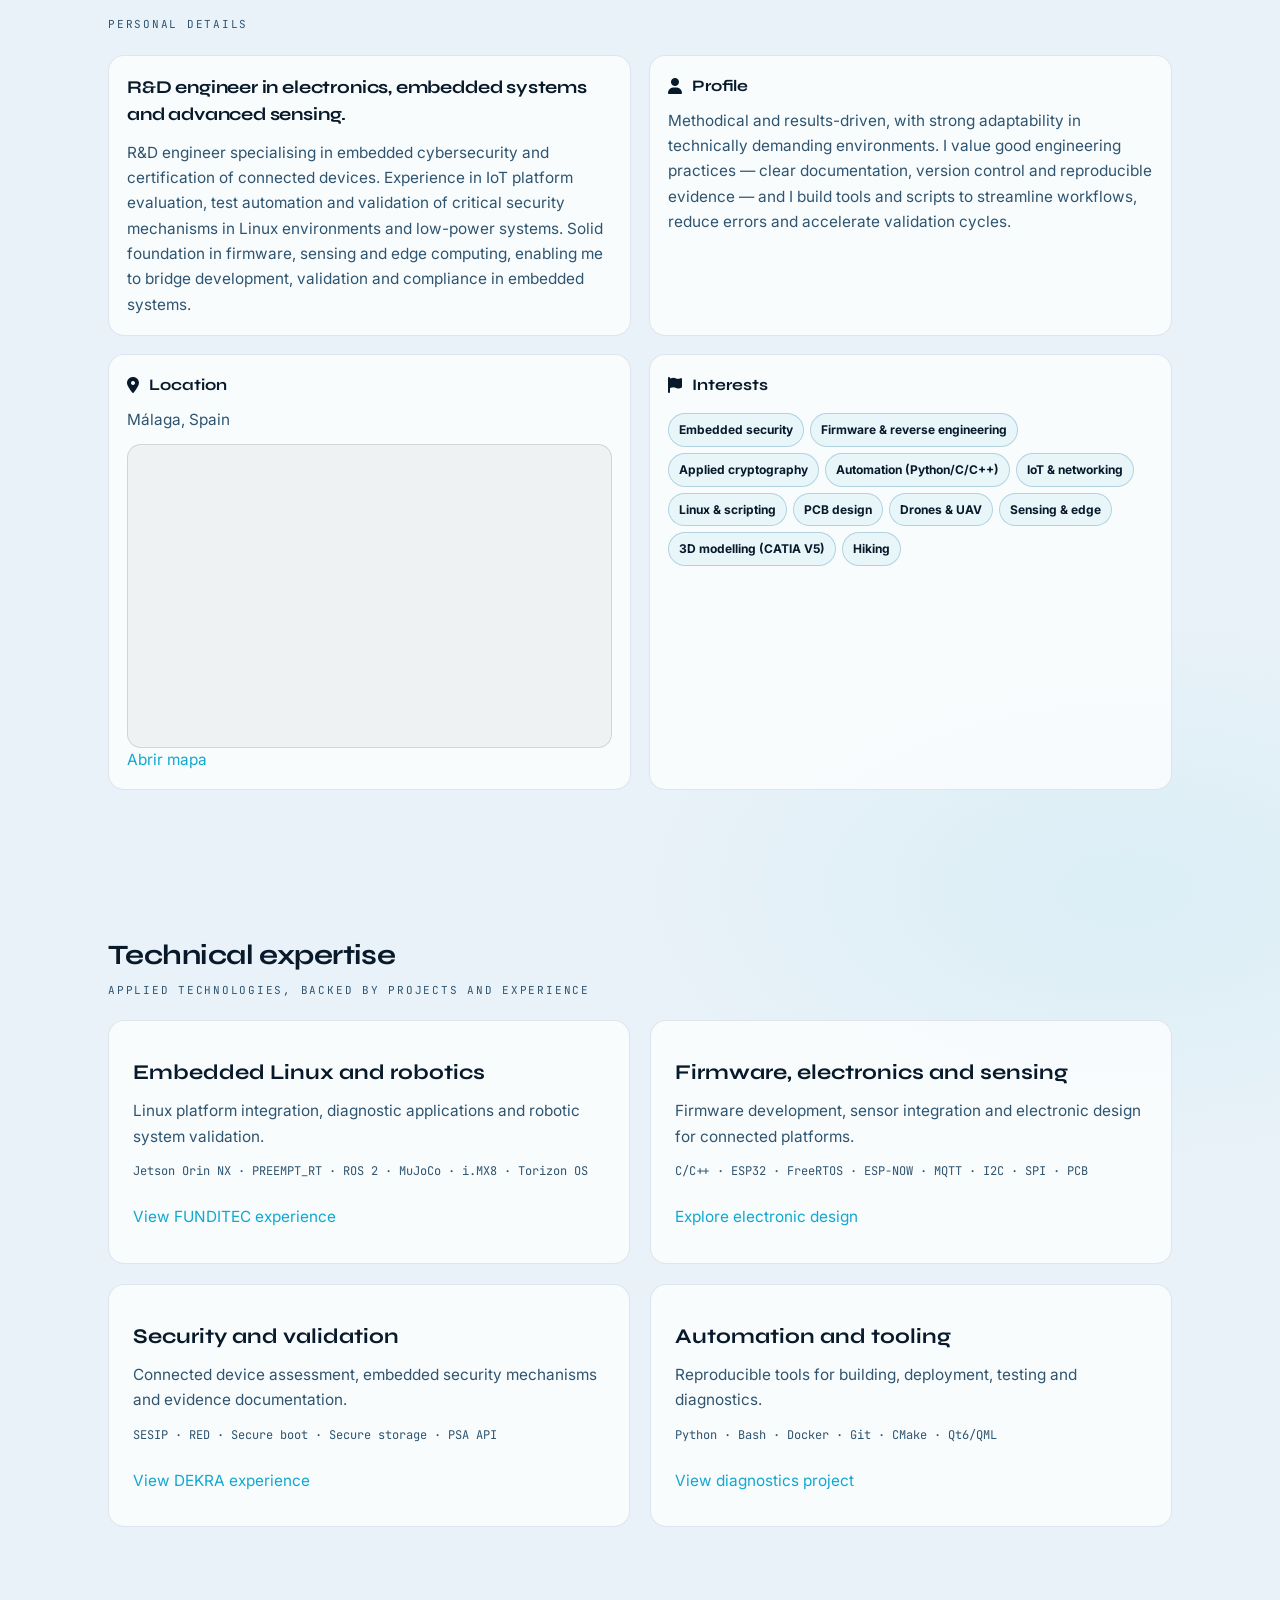
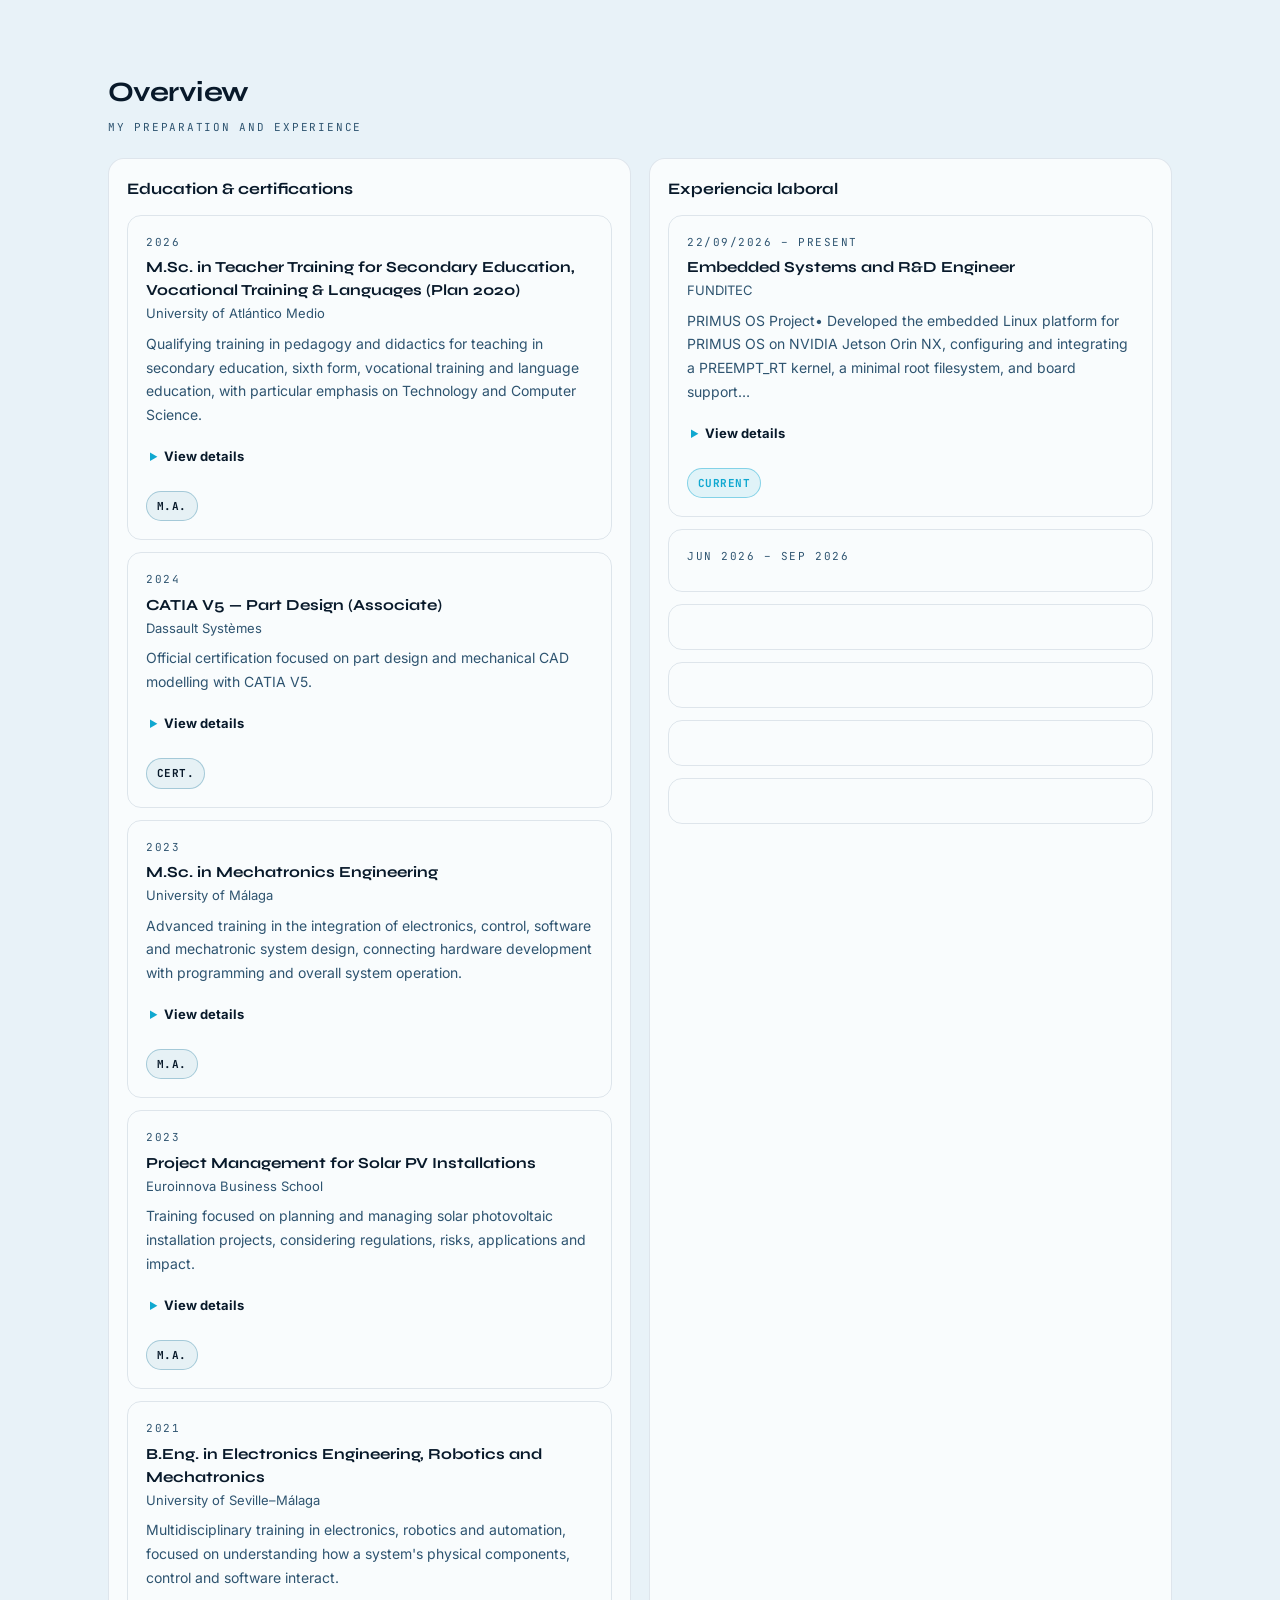
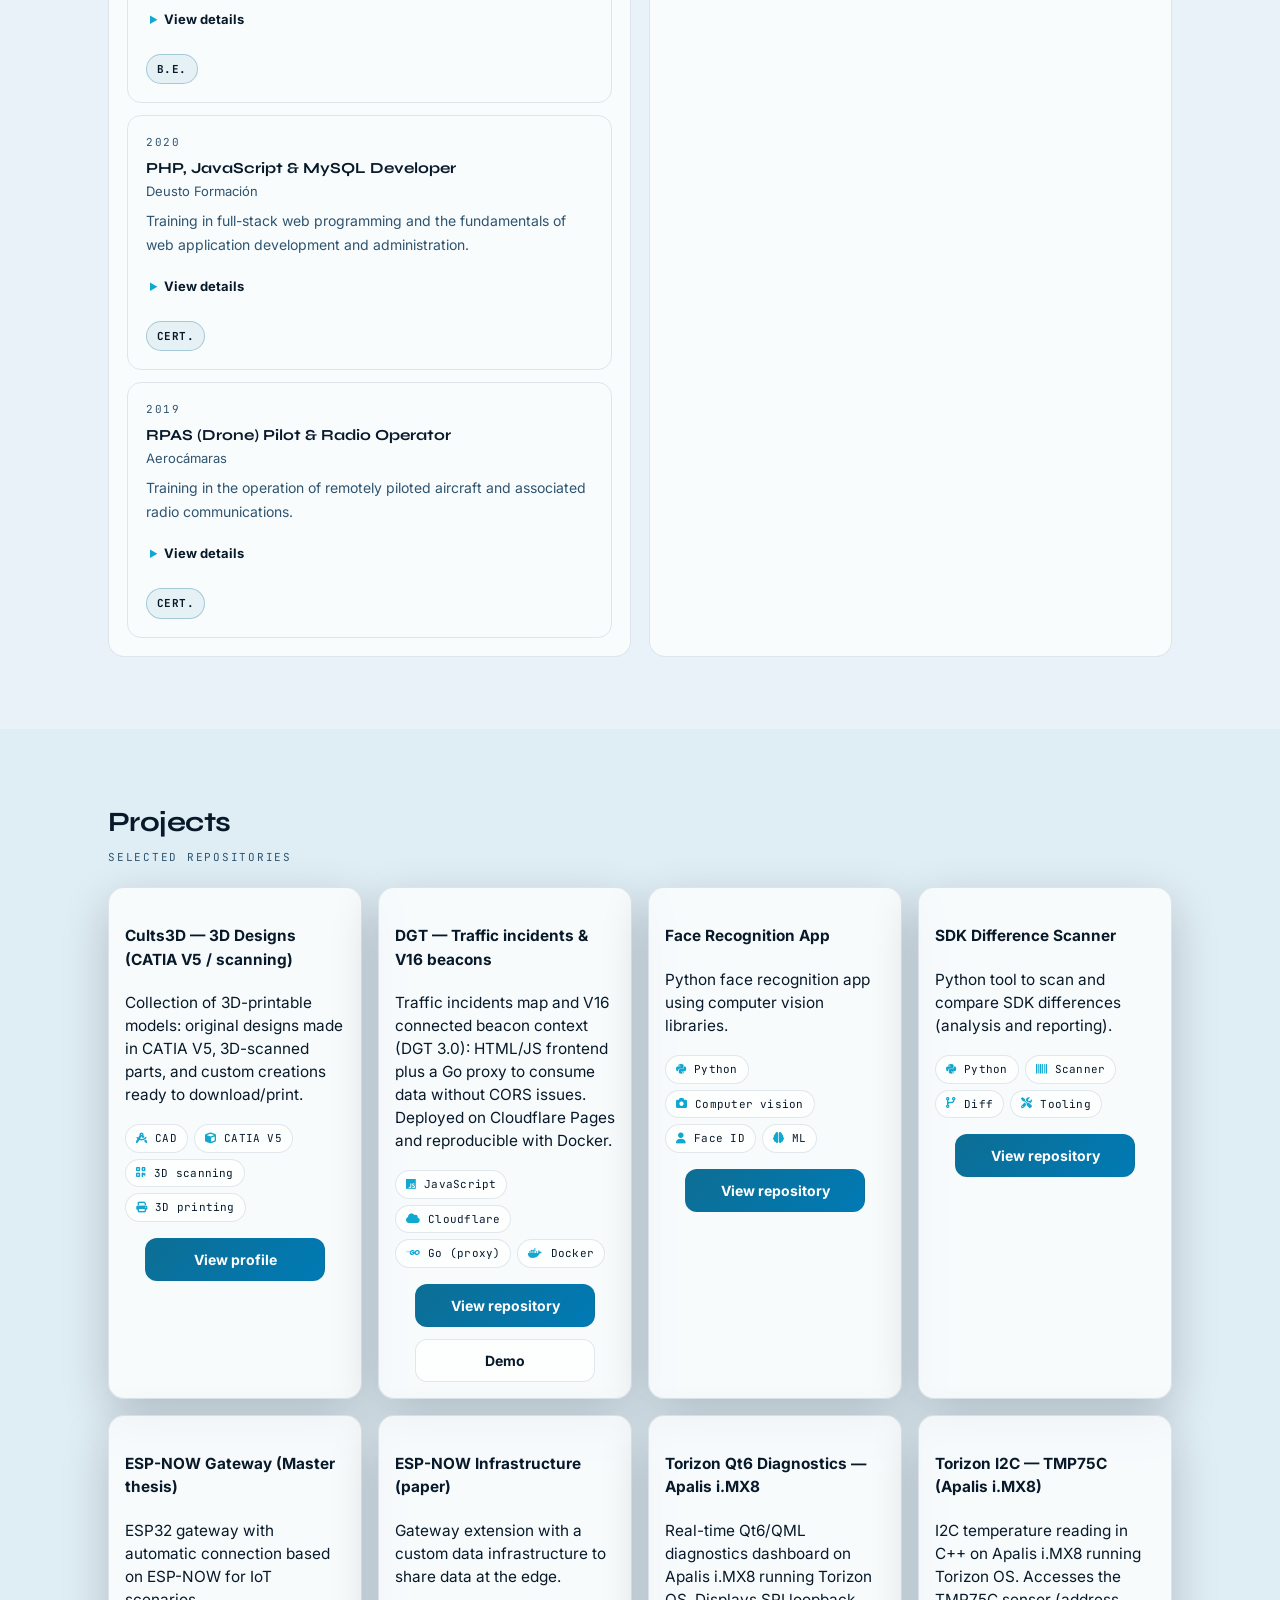
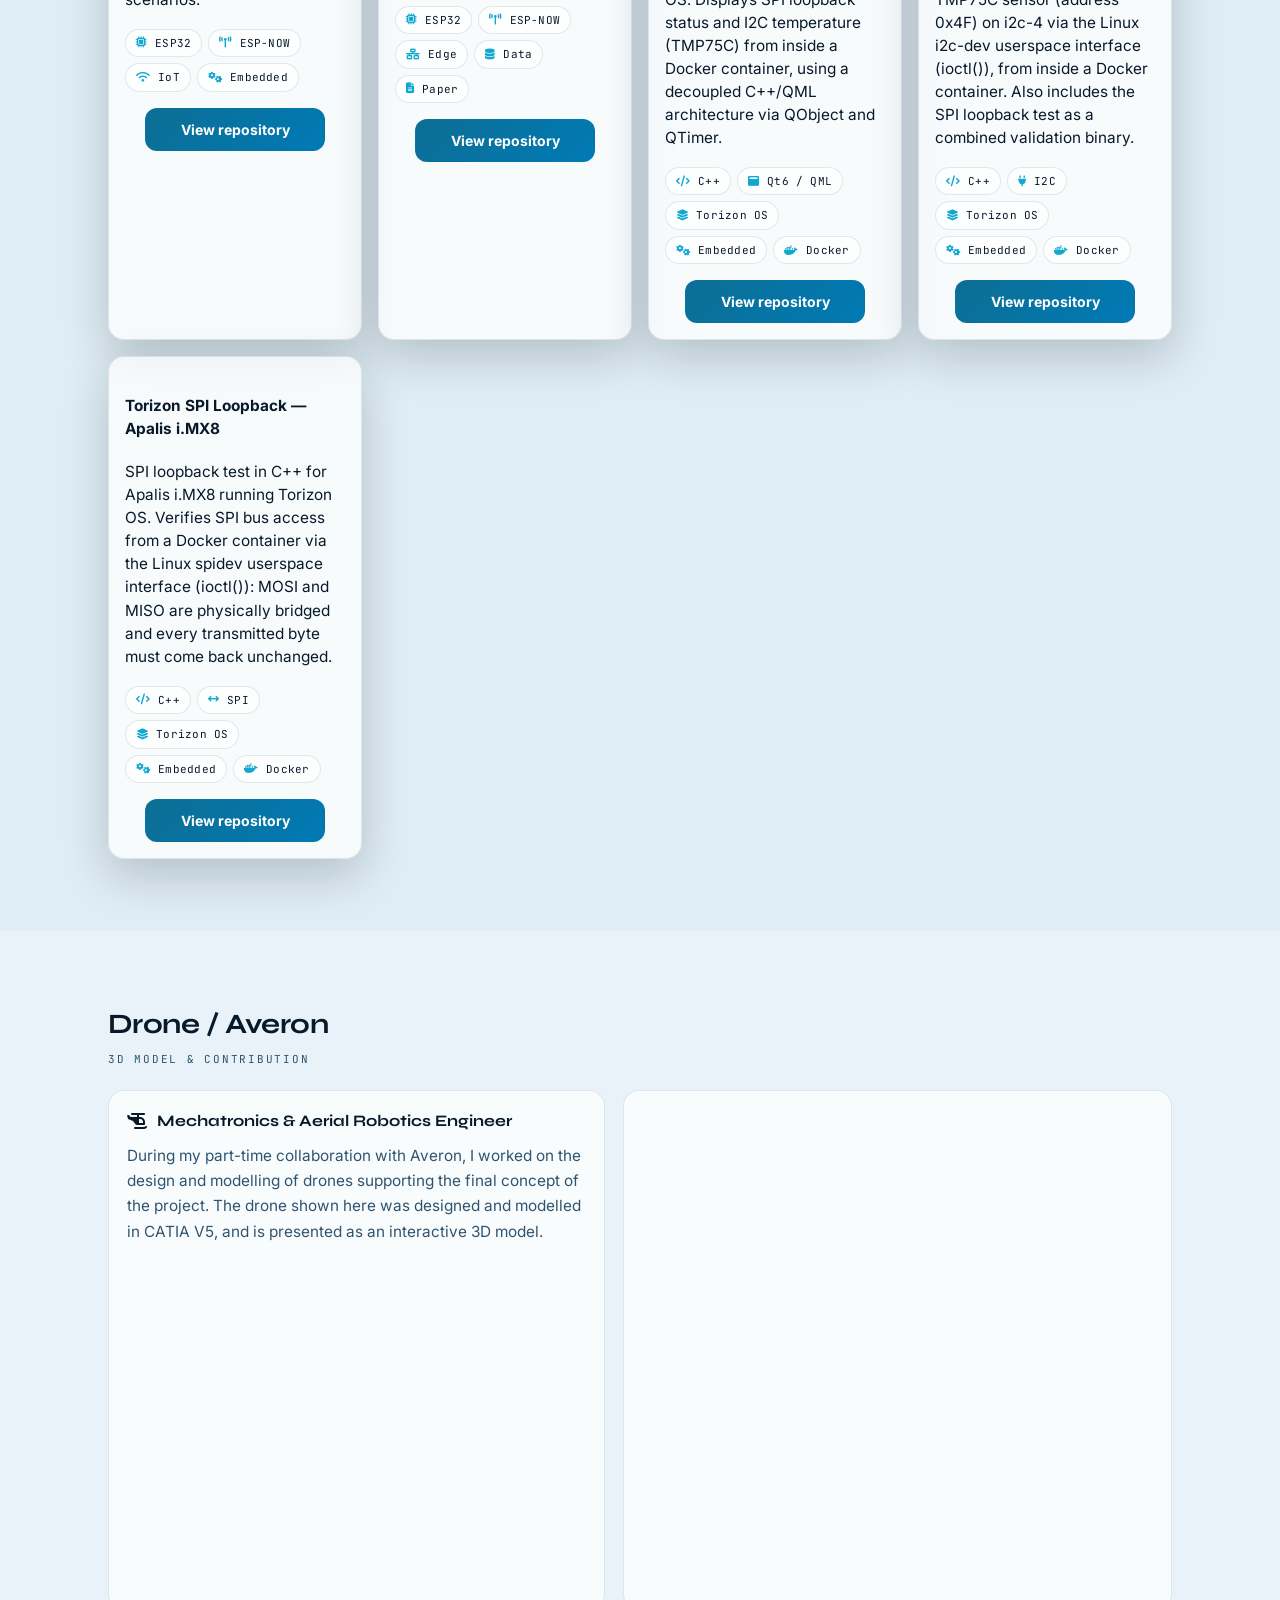
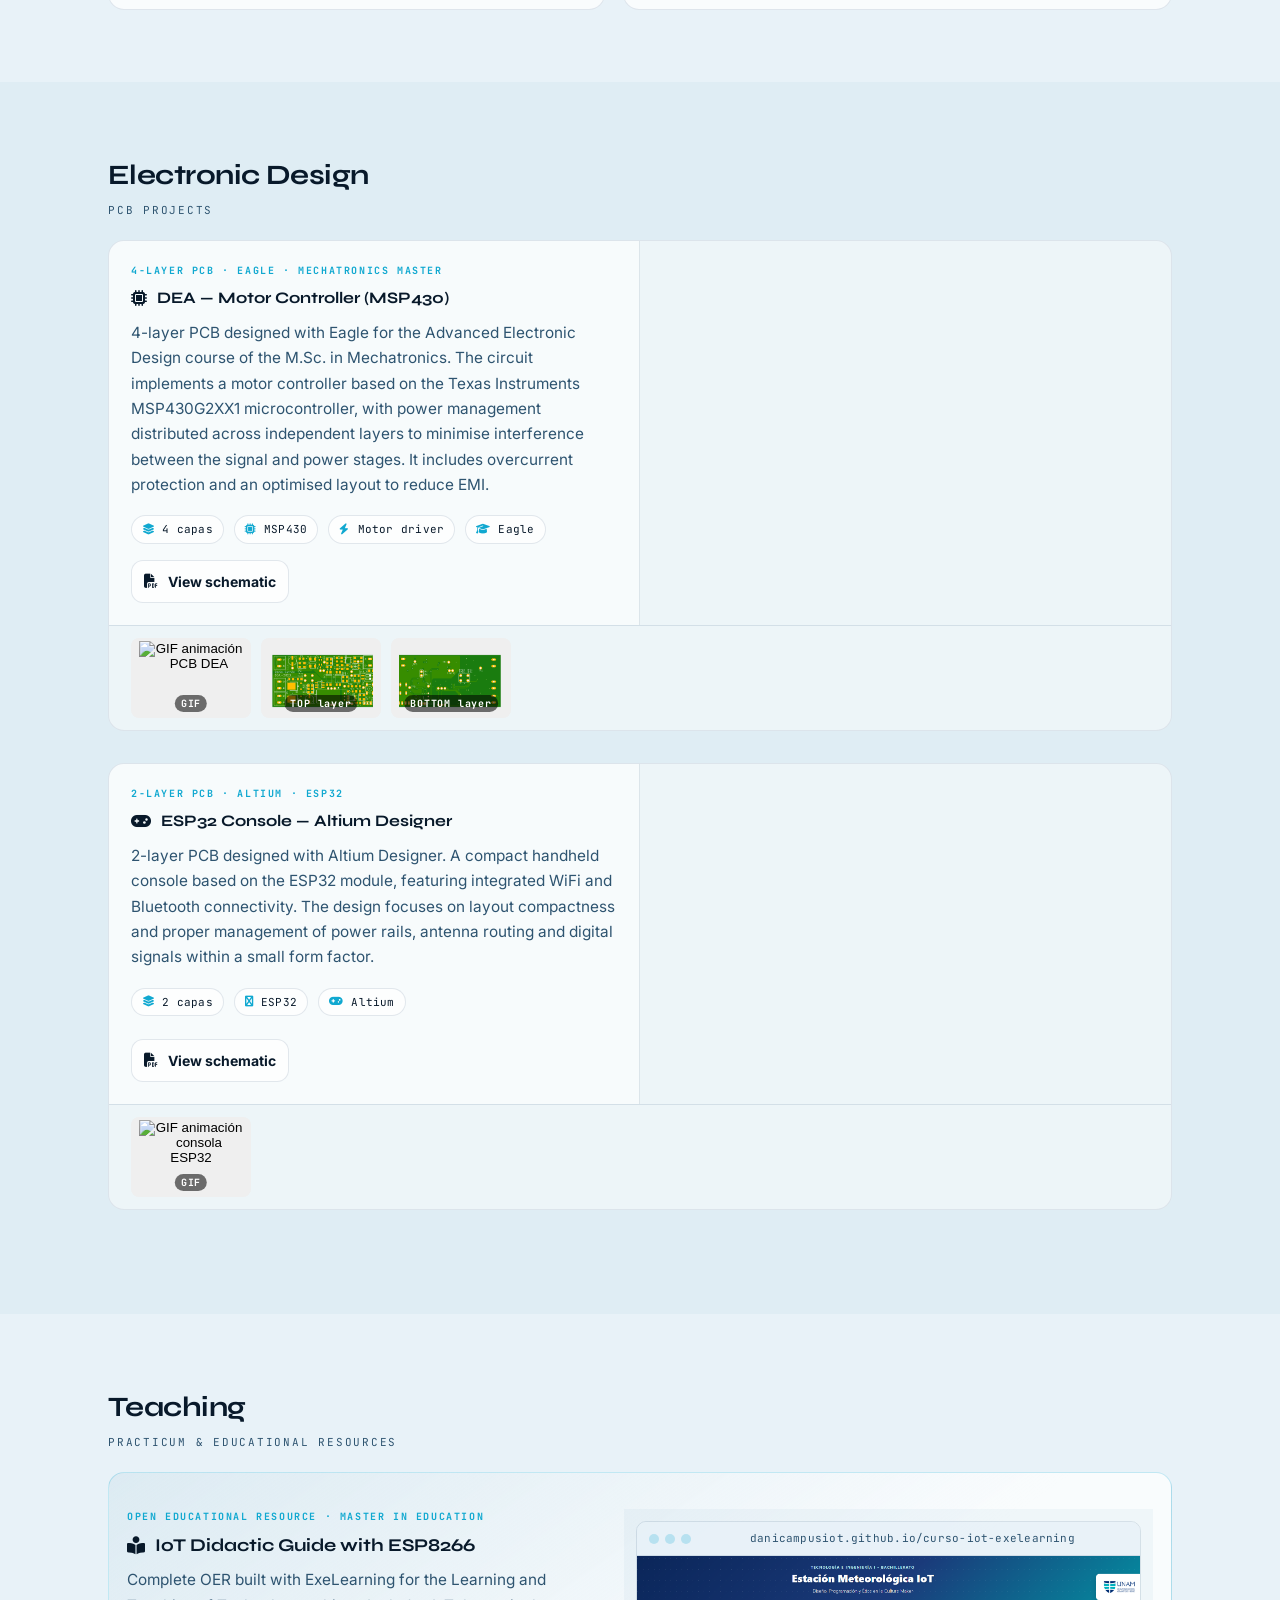
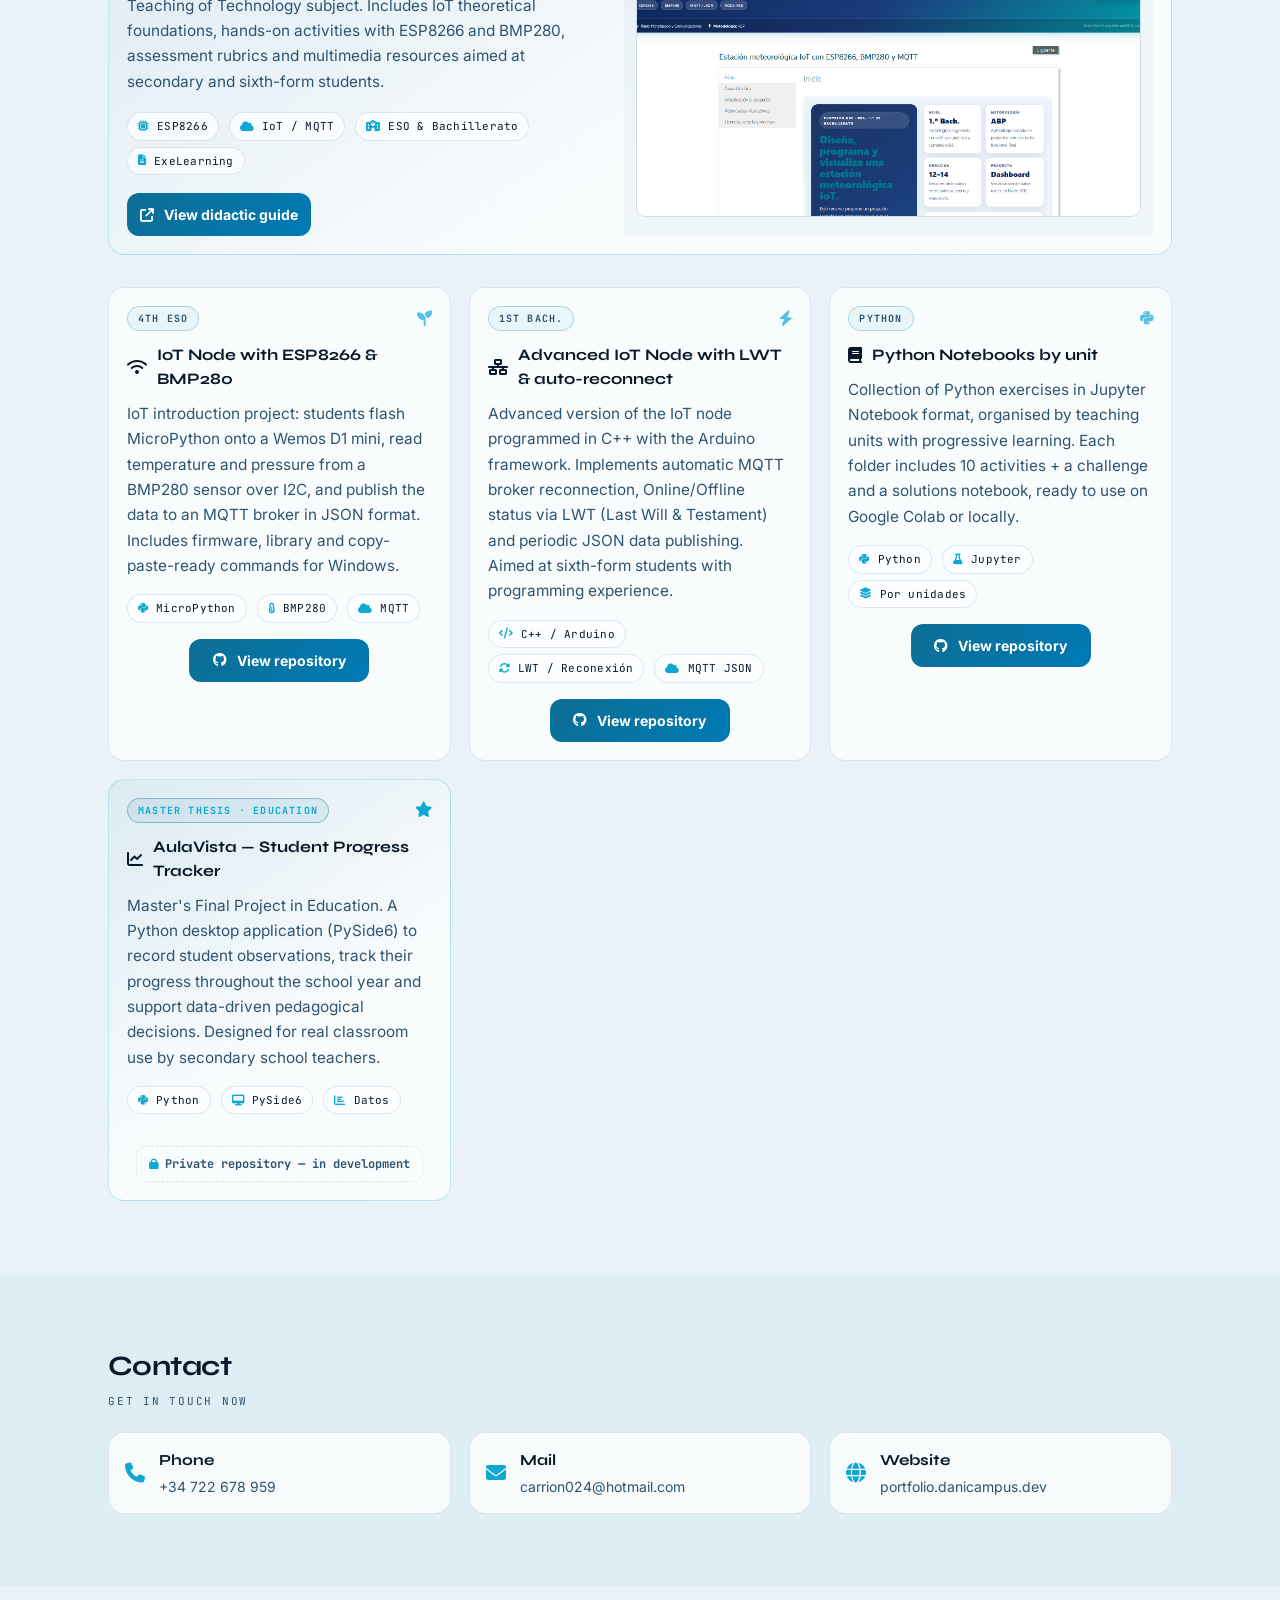
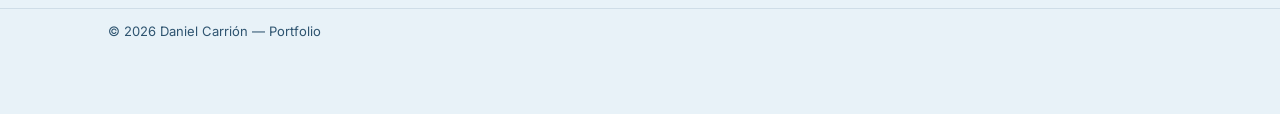
==== commit 190ea27d: "feat: bilingual education and experience details with compact previews" ====
--- a/index.html
+++ b/index.html
@@ -71,7 +71,7 @@
     referrerpolicy="no-referrer"
   />
 
-  <link rel="stylesheet" href="css/style.css?v=presentation-20261026" />
+  <link rel="stylesheet" href="css/style.css?v=timeline-details-20261026" />
 
   <!-- Fallback para navegadores sin JS: muestra aviso en timeline -->
   <noscript>
@@ -266,7 +266,7 @@
     </section>
 
     <!-- SKILLS -->
-<section class="section" id="habilidades"><div class="container"><h2 class="section-title" data-section="presentation" data-value="skills-title">Competencias técnicas</h2><p class="section-subtitle" data-section="presentation" data-value="skills-subtitle">Tecnologías aplicadas, con proyectos y experiencia como evidencia</p><div class="expertise-grid"><article class="expertise-card"><h3 class="" data-section="presentation" data-value="skill0-title">Linux embebido y robótica</h3><p class="muted" data-section="presentation" data-value="skill0-description">Integración de plataformas Linux, aplicaciones de diagnóstico y validación de sistemas robóticos.</p><p class="featured-tech" data-section="presentation" data-value="skill0-tech">Jetson Orin NX · PREEMPT_RT · ROS 2 · MuJoCo · i.MX8 · Torizon OS</p><a class="link" href="#experience-funditec" data-section="presentation" data-value="skill0-link">Ver experiencia en FUNDITEC</a></article><article class="expertise-card"><h3 class="" data-section="presentation" data-value="skill1-title">Firmware, electrónica y sensórica</h3><p class="muted" data-section="presentation" data-value="skill1-description">Desarrollo de firmware, integración de sensores y diseño electrónico para plataformas conectadas.</p><p class="featured-tech" data-section="presentation" data-value="skill1-tech">C/C++ · ESP32 · FreeRTOS · ESP-NOW · MQTT · I2C · SPI · PCB</p><a class="link" href="#hardware" data-section="presentation" data-value="skill1-link">Ver diseño electrónico</a></article><article class="expertise-card"><h3 class="" data-section="presentation" data-value="skill2-title">Seguridad y validación</h3><p class="muted" data-section="presentation" data-value="skill2-description">Evaluación de dispositivos conectados, mecanismos de seguridad embebida y documentación de evidencias.</p><p class="featured-tech" data-section="presentation" data-value="skill2-tech">SESIP · RED · Secure boot · Secure storage · PSA API</p><a class="link" href="#resumen" data-section="presentation" data-value="skill2-link">Ver experiencia en DEKRA</a></article><article class="expertise-card"><h3 class="" data-section="presentation" data-value="skill3-title">Automatización y herramientas</h3><p class="muted" data-section="presentation" data-value="skill3-description">Herramientas reproducibles para compilación, despliegue, pruebas y diagnóstico.</p><p class="featured-tech" data-section="presentation" data-value="skill3-tech">Python · Bash · Docker · Git · CMake · Qt6/QML</p><a class="link" href="https://github.com/DaniCampusIoT/torizon-qt6-diagnostics" data-section="presentation" data-value="skill3-link">Ver proyecto de diagnóstico</a></article></div></div></section>
+<section class="section" id="habilidades"><div class="container"><h2 class="section-title" data-section="presentation" data-value="skills-title">Competencias técnicas</h2><p class="section-subtitle" data-section="presentation" data-value="skills-subtitle">Tecnologías aplicadas, con proyectos y experiencia como evidencia</p><div class="expertise-grid"><article class="expertise-card"><h3 class="" data-section="presentation" data-value="skill0-title">Linux embebido y robótica</h3><p class="muted" data-section="presentation" data-value="skill0-description">Integración de plataformas Linux, aplicaciones de diagnóstico y validación de sistemas robóticos.</p><p class="featured-tech" data-section="presentation" data-value="skill0-tech">Jetson Orin NX · PREEMPT_RT · ROS 2 · MuJoCo · i.MX8 · Torizon OS</p><a class="link" href="#experience-funditec" data-section="presentation" data-value="skill0-link">Ver experiencia en FUNDITEC</a></article><article class="expertise-card"><h3 class="" data-section="presentation" data-value="skill1-title">Firmware, electrónica y sensórica</h3><p class="muted" data-section="presentation" data-value="skill1-description">Desarrollo de firmware, integración de sensores y diseño electrónico para plataformas conectadas.</p><p class="featured-tech" data-section="presentation" data-value="skill1-tech">C/C++ · ESP32 · FreeRTOS · ESP-NOW · MQTT · I2C · SPI · PCB</p><a class="link" href="#hardware" data-section="presentation" data-value="skill1-link">Ver diseño electrónico</a></article><article class="expertise-card"><h3 class="" data-section="presentation" data-value="skill2-title">Seguridad y validación</h3><p class="muted" data-section="presentation" data-value="skill2-description">Evaluación de dispositivos conectados, mecanismos de seguridad embebida y documentación de evidencias.</p><p class="featured-tech" data-section="presentation" data-value="skill2-tech">SESIP · RED · Secure boot · Secure storage · PSA API</p><a class="link" href="#experience-dekra" data-section="presentation" data-value="skill2-link">Ver experiencia en DEKRA</a></article><article class="expertise-card"><h3 class="" data-section="presentation" data-value="skill3-title">Automatización y herramientas</h3><p class="muted" data-section="presentation" data-value="skill3-description">Herramientas reproducibles para compilación, despliegue, pruebas y diagnóstico.</p><p class="featured-tech" data-section="presentation" data-value="skill3-tech">Python · Bash · Docker · Git · CMake · Qt6/QML</p><a class="link" href="https://github.com/DaniCampusIoT/torizon-qt6-diagnostics" data-section="presentation" data-value="skill3-link">Ver proyecto de diagnóstico</a></article></div></div></section>
 
     <!-- RESUME -->
     <section class="section" id="resumen">
@@ -652,7 +652,7 @@
   </div>
 
   <script type="module" src="https://ajax.googleapis.com/ajax/libs/model-viewer/3.4.0/model-viewer.min.js"></script>
-  <script src="js/app.js?v=nav-domain-20261026" defer></script>
+  <script src="js/app.js?v=timeline-details-20261026" defer></script>
 
   <script>
     const lbOverlay = document.getElementById('lbOverlay');
--- a/css/style.css
+++ b/css/style.css
@@ -1433,3 +1433,22 @@
 @media (max-width: 920px) { .featured-grid { grid-template-columns: 1fr; } }
 @media (max-width: 768px) { .hero-intro { margin-inline: auto; } }
 @media (max-width: 600px) { .expertise-grid { grid-template-columns: 1fr; } .featured-project, .expertise-card { padding: 20px; } }
+
+/* Timeline progressive disclosure */
+.timeline-preview { margin: 8px 0 0; color: var(--page-muted); font-size: 14px; line-height: 1.7; }
+.timeline-details { margin-top: 10px; }
+.timeline-details-toggle { cursor: pointer; min-height: 44px; padding: 10px 4px; color: var(--page-text); font-size: 13px; font-weight: 700; border-radius: 6px; }
+.timeline-details-toggle::marker { color: var(--accent2); }
+.timeline-details-toggle:focus-visible { outline: 2px solid var(--accent2); outline-offset: 3px; }
+.timeline-details .timeline-desc { padding: 12px 0 4px; border-top: 1px solid var(--page-border); line-height: 1.75; overflow-wrap: anywhere; }
+.timeline-details .details-hide { display: none; }
+.timeline-details[open] .details-show { display: none; }
+.timeline-details[open] .details-hide { display: inline; }
+#resumen .card:hover { transform: none; box-shadow: none; }
+#resumen .timeline-item { border-style: solid; padding: 18px; }
+#experience-dekra { scroll-margin-top: 80px; }
+@media print {
+  .timeline-details-toggle, .timeline-preview { display: none; }
+  .timeline-details .timeline-desc { display: block !important; border: 0; padding: 0; }
+  .timeline-details::details-content { content-visibility: visible; }
+}
